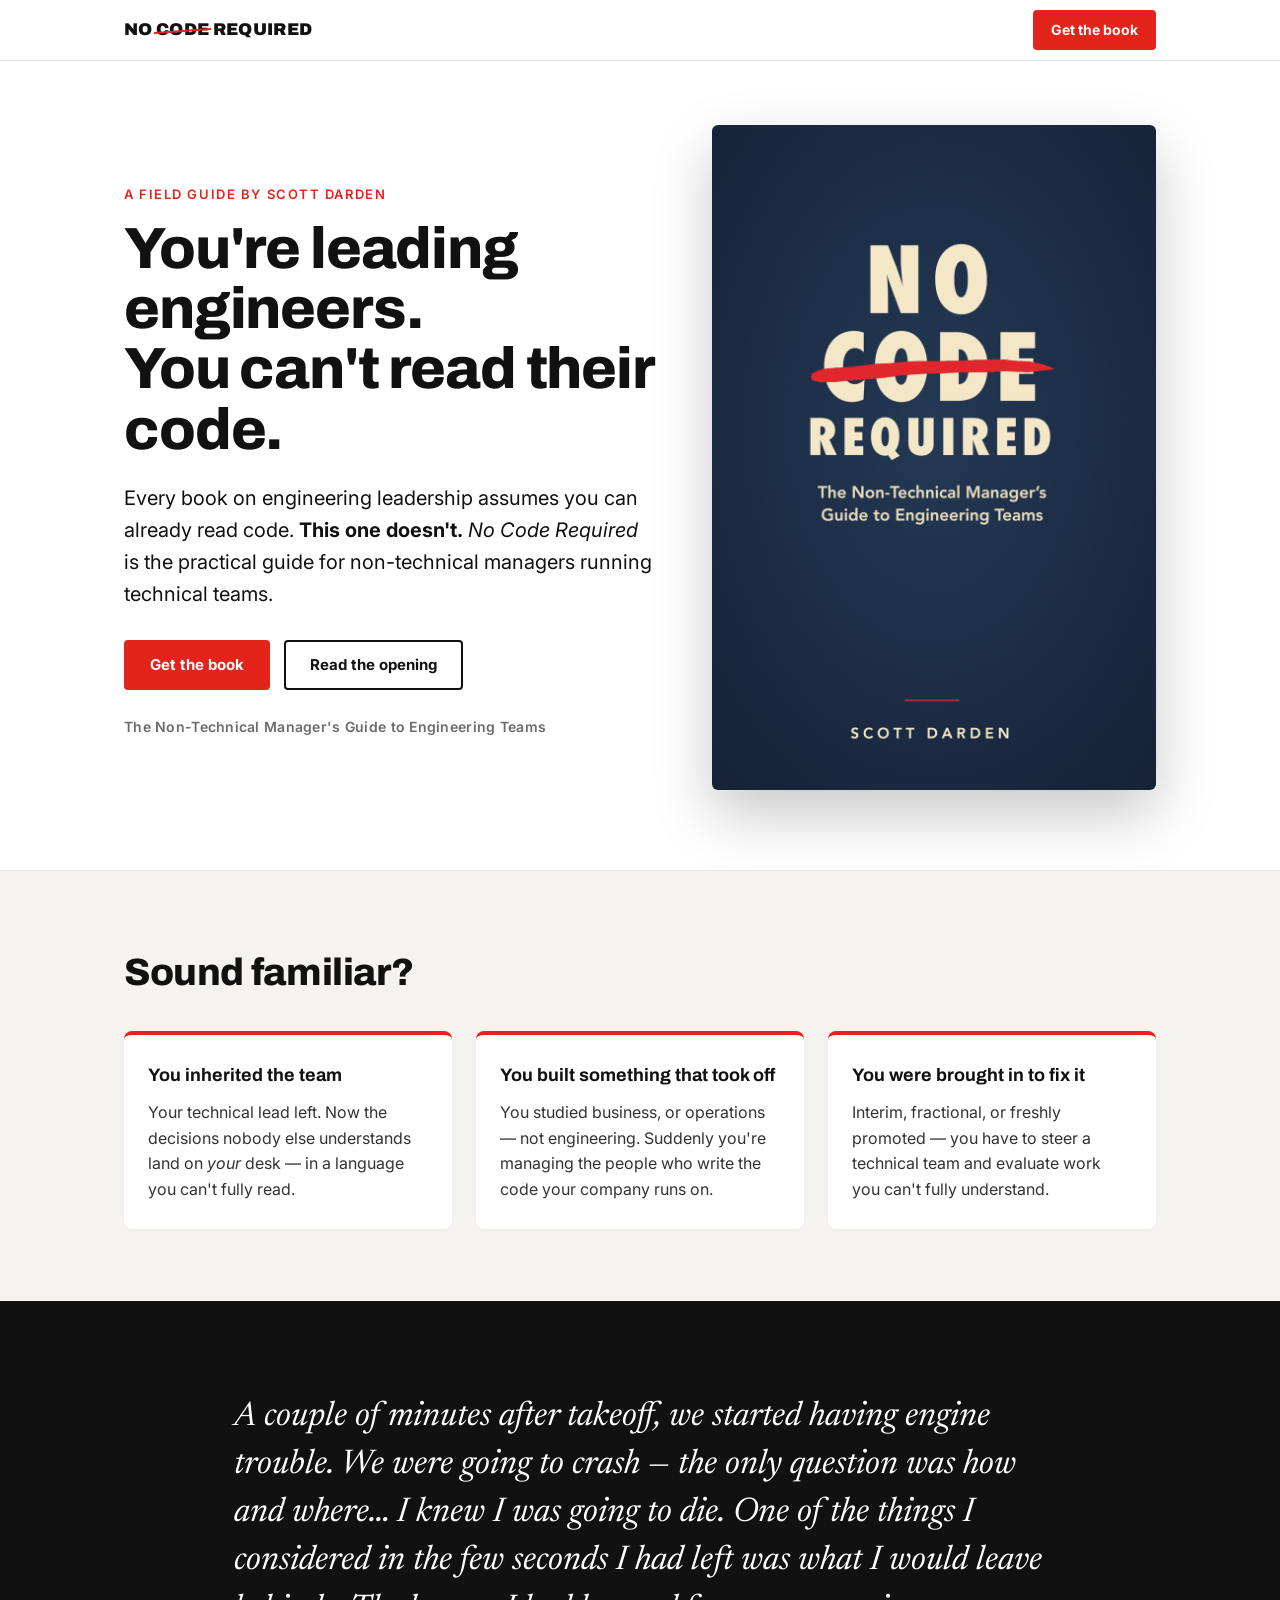
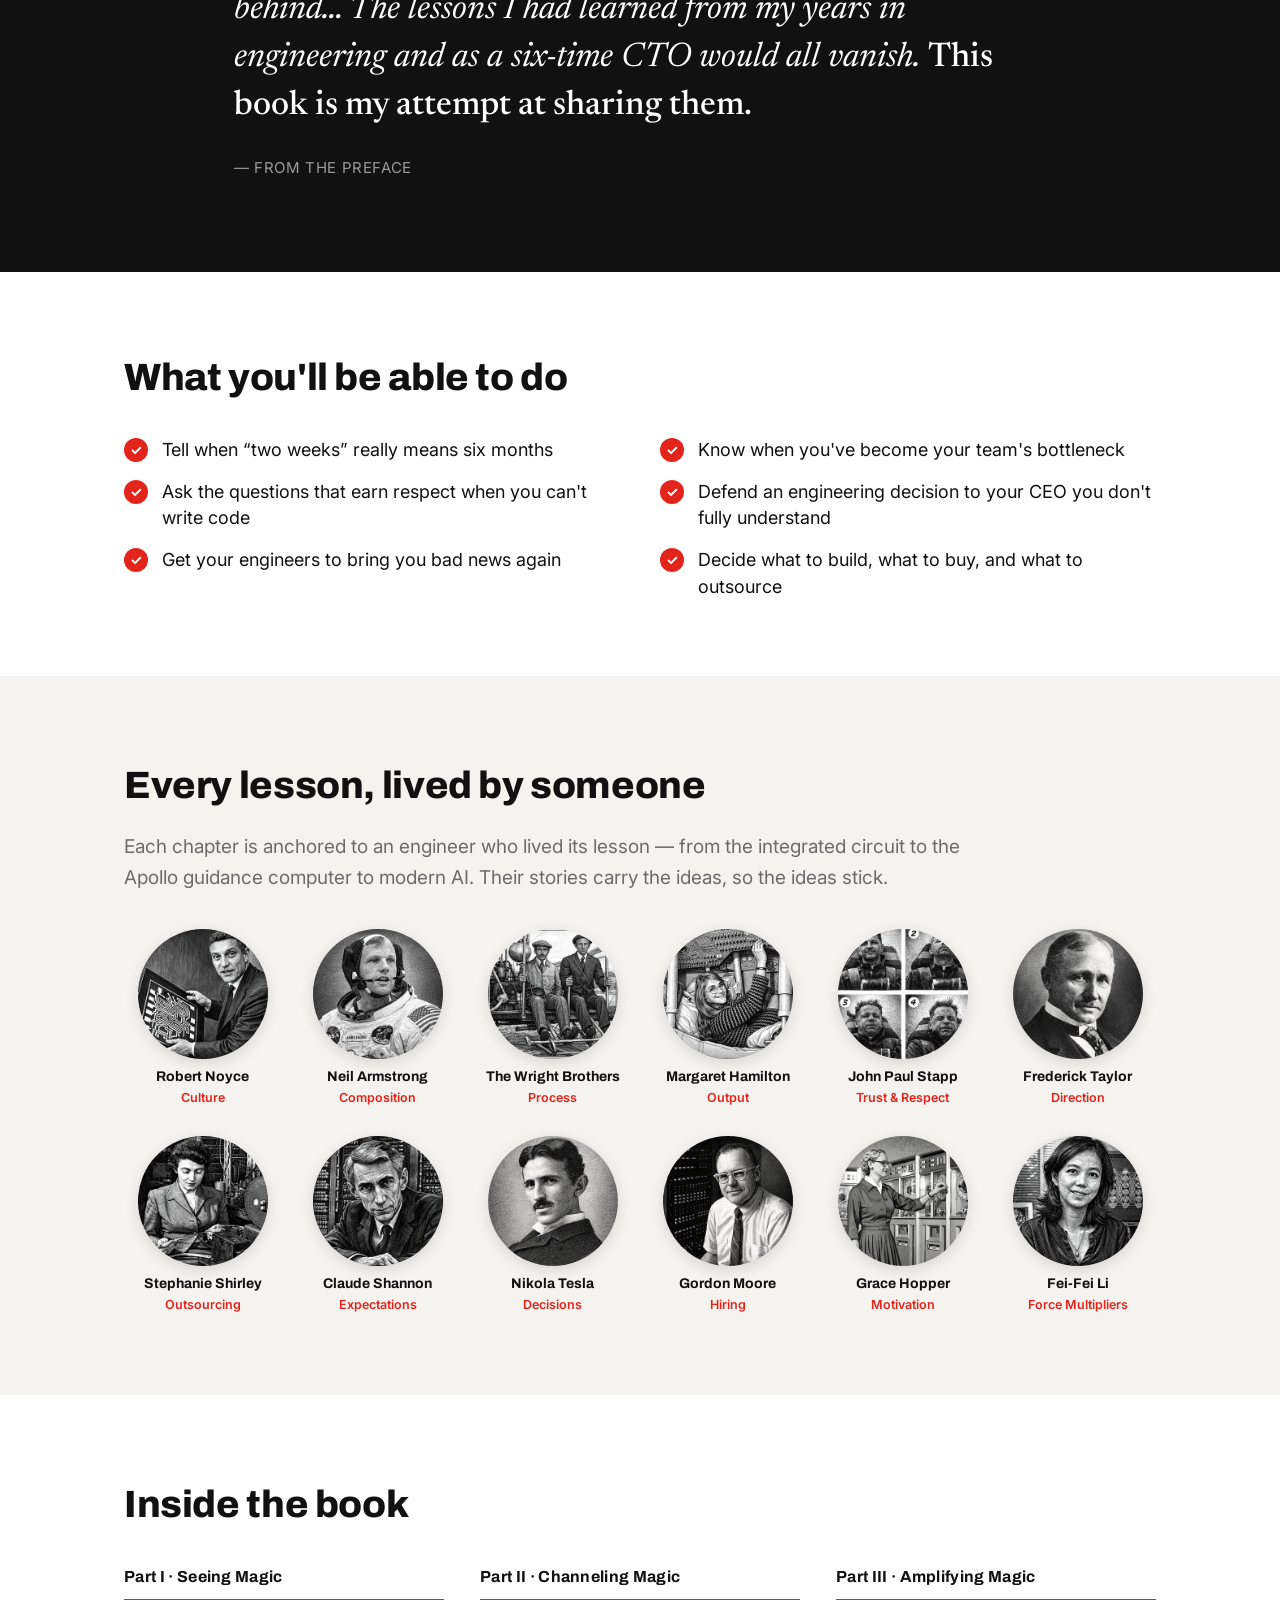
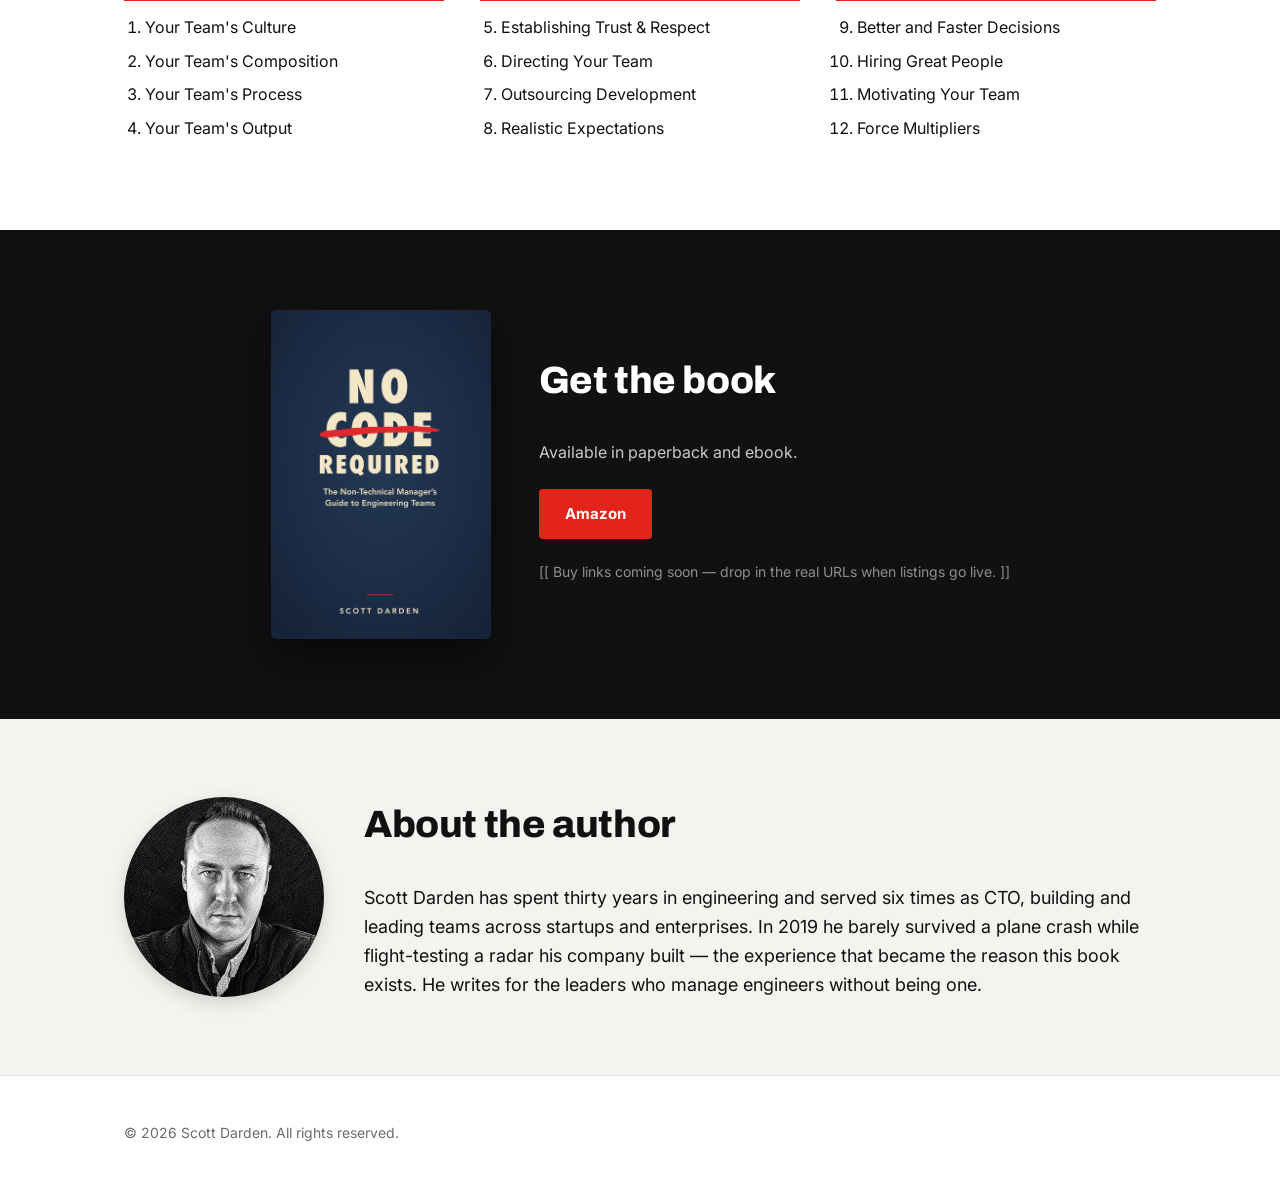
==== index.html @ 32e30dbd "Redesign landing page for visual variety and depth - Sticky header (compact wordmark + persistent CT" ====
<!DOCTYPE html>
<html lang="en">
<head>
  <meta charset="utf-8">
  <meta name="viewport" content="width=device-width, initial-scale=1">
  <title>No Code Required — The Non-Technical Manager's Guide to Engineering Teams</title>
  <meta name="description" content="No Code Required is the field guide for non-technical leaders running technical teams. Earn your engineers' respect, make better technical decisions without pretending to be technical, and build a team that ships. By Scott Darden.">

  <meta property="og:type" content="book">
  <meta property="og:title" content="No Code Required — The Non-Technical Manager's Guide to Engineering Teams">
  <meta property="og:description" content="A practical guide for non-technical leaders running technical teams. By Scott Darden.">
  <meta property="og:image" content="https://nocoderequired.dev/assets/cover.png">
  <meta property="og:url" content="https://nocoderequired.dev/">
  <meta name="twitter:card" content="summary_large_image">

  <link rel="icon" href="favicon.svg" type="image/svg+xml">
  <link rel="icon" href="favicon.png" sizes="48x48" type="image/png">
  <link rel="apple-touch-icon" href="apple-touch-icon.png">

  <link rel="preconnect" href="https://fonts.googleapis.com">
  <link rel="preconnect" href="https://fonts.gstatic.com" crossorigin>
  <link href="https://fonts.googleapis.com/css2?family=Archivo:wght@500;600;700;800;900&family=Inter:wght@400;500;600&family=Newsreader:ital,wght@0,400;0,500;1,400&display=swap" rel="stylesheet">
  <link rel="stylesheet" href="styles.css">
</head>
<body>

  <!-- Sticky header: compact wordmark (brand) + persistent CTA -->
  <header class="topbar">
    <div class="wrap topbar-in">
      <a class="brand" href="#top" aria-label="No Code Required — home">
        NO <span class="brand-code">CODE</span> REQUIRED
      </a>
      <a class="btn btn-primary btn-sm" href="#buy">Get the book</a>
    </div>
  </header>

  <a id="top"></a>

  <!-- HERO -->
  <section class="hero">
    <div class="wrap hero-grid">
      <div class="hero-copy">
        <p class="eyebrow">A field guide by Scott Darden</p>
        <h1 class="hero-h1">You're leading engineers.<br class="hero-br">You can't read their code.</h1>
        <p class="hero-sub">
          Every book on engineering leadership assumes you can already read code.
          <strong>This one doesn't.</strong> <em>No Code Required</em> is the practical
          guide for non-technical managers running technical teams.
        </p>
        <div class="cta-row">
          <a class="btn btn-primary" href="#buy">Get the book</a>
          <a class="btn btn-ghost" href="#excerpt">Read the opening</a>
        </div>
        <p class="hero-meta">The Non-Technical Manager's Guide to Engineering Teams</p>
      </div>
      <div class="hero-cover">
        <img src="assets/cover.png" alt="Cover of No Code Required by Scott Darden" width="450" height="675">
      </div>
    </div>
  </section>

  <!-- WHO THIS IS FOR -->
  <section class="who">
    <div class="wrap">
      <h2 class="section-h2">Sound familiar?</h2>
      <div class="persona-grid">
        <article class="persona">
          <span class="persona-tag">You inherited the team</span>
          <p>Your technical lead left. Now the decisions nobody else understands land on <em>your</em> desk — in a language you can't fully read.</p>
        </article>
        <article class="persona">
          <span class="persona-tag">You built something that took off</span>
          <p>You studied business, or operations — not engineering. Suddenly you're managing the people who write the code your company runs on.</p>
        </article>
        <article class="persona">
          <span class="persona-tag">You were brought in to fix it</span>
          <p>Interim, fractional, or freshly promoted — you have to steer a technical team and evaluate work you can't fully understand.</p>
        </article>
      </div>
    </div>
  </section>

  <!-- EXCERPT — big typographic moment, dark band -->
  <section id="excerpt" class="excerpt">
    <div class="wrap excerpt-in">
      <blockquote>
        <p>A couple of minutes after takeoff, we started having engine trouble. We
        were going to crash &mdash; the only question was how and where&hellip;
        I knew I was going to die. One of the things I considered in the few seconds
        I had left was what I would leave behind&hellip; The lessons I had learned
        from my years in engineering and as a six-time CTO would all vanish.
        <span class="q-end">This book is my attempt at sharing them.</span></p>
      </blockquote>
      <cite>&mdash; From the Preface</cite>
    </div>
  </section>

  <!-- WHAT YOU'LL LEARN -->
  <section class="learn">
    <div class="wrap">
      <h2 class="section-h2">What you'll be able to do</h2>
      <ul class="learn-list">
        <li>Tell when &ldquo;two weeks&rdquo; really means six months</li>
        <li>Know when you've become your team's bottleneck</li>
        <li>Ask the questions that earn respect when you can't write code</li>
        <li>Defend an engineering decision to your CEO you don't fully understand</li>
        <li>Get your engineers to bring you bad news again</li>
        <li>Decide what to build, what to buy, and what to outsource</li>
      </ul>
    </div>
  </section>

  <!-- THE ENGINEERS — the differentiator -->
  <section class="engineers">
    <div class="wrap">
      <h2 class="section-h2">Every lesson, lived by someone</h2>
      <p class="section-lede">
        Each chapter is anchored to an engineer who lived its lesson &mdash; from the
        integrated circuit to the Apollo guidance computer to modern AI. Their stories
        carry the ideas, so the ideas stick.
      </p>
      <ul class="eng-grid">
        <li><img loading="lazy" src="assets/engineers/noyce.png" alt="Robert Noyce" width="160" height="160"><span class="eng-name">Robert Noyce</span><span class="eng-theme">Culture</span></li>
        <li><img loading="lazy" src="assets/engineers/armstrong.png" alt="Neil Armstrong" width="160" height="160"><span class="eng-name">Neil Armstrong</span><span class="eng-theme">Composition</span></li>
        <li><img loading="lazy" src="assets/engineers/wright.png" alt="The Wright Brothers" width="160" height="160"><span class="eng-name">The Wright Brothers</span><span class="eng-theme">Process</span></li>
        <li><img loading="lazy" src="assets/engineers/hamilton.png" alt="Margaret Hamilton" width="160" height="160"><span class="eng-name">Margaret Hamilton</span><span class="eng-theme">Output</span></li>
        <li><img loading="lazy" src="assets/engineers/stapp.png" alt="John Paul Stapp" width="160" height="160"><span class="eng-name">John Paul Stapp</span><span class="eng-theme">Trust &amp; Respect</span></li>
        <li><img loading="lazy" src="assets/engineers/taylor.png" alt="Frederick Taylor" width="160" height="160"><span class="eng-name">Frederick Taylor</span><span class="eng-theme">Direction</span></li>
        <li><img loading="lazy" src="assets/engineers/shirley.png" alt="Dame Stephanie Shirley" width="160" height="160"><span class="eng-name">Stephanie Shirley</span><span class="eng-theme">Outsourcing</span></li>
        <li><img loading="lazy" src="assets/engineers/shannon.png" alt="Claude Shannon" width="160" height="160"><span class="eng-name">Claude Shannon</span><span class="eng-theme">Expectations</span></li>
        <li><img loading="lazy" src="assets/engineers/tesla.png" alt="Nikola Tesla" width="160" height="160"><span class="eng-name">Nikola Tesla</span><span class="eng-theme">Decisions</span></li>
        <li><img loading="lazy" src="assets/engineers/moore.png" alt="Gordon Moore" width="160" height="160"><span class="eng-name">Gordon Moore</span><span class="eng-theme">Hiring</span></li>
        <li><img loading="lazy" src="assets/engineers/hopper.png" alt="Grace Hopper" width="160" height="160"><span class="eng-name">Grace Hopper</span><span class="eng-theme">Motivation</span></li>
        <li><img loading="lazy" src="assets/engineers/fei-fei-li.png" alt="Fei-Fei Li" width="160" height="160"><span class="eng-name">Fei-Fei Li</span><span class="eng-theme">Force Multipliers</span></li>
      </ul>
    </div>
  </section>

  <!-- TABLE OF CONTENTS -->
  <section class="toc">
    <div class="wrap">
      <h2 class="section-h2">Inside the book</h2>
      <div class="toc-grid">
        <div class="toc-part">
          <h3>Part I &middot; Seeing Magic</h3>
          <ol>
            <li>Your Team's Culture</li>
            <li>Your Team's Composition</li>
            <li>Your Team's Process</li>
            <li>Your Team's Output</li>
          </ol>
        </div>
        <div class="toc-part">
          <h3>Part II &middot; Channeling Magic</h3>
          <ol start="5">
            <li>Establishing Trust &amp; Respect</li>
            <li>Directing Your Team</li>
            <li>Outsourcing Development</li>
            <li>Realistic Expectations</li>
          </ol>
        </div>
        <div class="toc-part">
          <h3>Part III &middot; Amplifying Magic</h3>
          <ol start="9">
            <li>Better and Faster Decisions</li>
            <li>Hiring Great People</li>
            <li>Motivating Your Team</li>
            <li>Force Multipliers</li>
          </ol>
        </div>
      </div>
    </div>
  </section>

  <!-- BUY -->
  <section id="buy" class="buy">
    <div class="wrap buy-in">
      <img class="buy-cover" src="assets/cover.png" alt="No Code Required" width="220" height="330">
      <div class="buy-copy">
        <h2 class="section-h2">Get the book</h2>
        <p class="buy-sub">Available in paperback and ebook.</p>
        <div class="cta-row">
          <a class="btn btn-primary" href="#" rel="noopener">Amazon</a>
          <a class="btn btn-ghost" href="#" rel="noopener">Apple Books</a>
        </div>
        <p class="note">[[ Buy links coming soon — drop in the real URLs when listings go live. ]]</p>
      </div>
    </div>
  </section>

  <!-- AUTHOR -->
  <section class="author">
    <div class="wrap author-grid">
      <img class="author-photo" src="assets/author.png" alt="Scott Darden" width="200" height="200">
      <div>
        <h2 class="section-h2">About the author</h2>
        <p>
          Scott Darden has spent thirty years in engineering and served six times as
          CTO, building and leading teams across startups and enterprises. In 2019 he
          barely survived a plane crash while flight-testing a radar his company built
          &mdash; the experience that became the reason this book exists. He writes for
          the leaders who manage engineers without being one.
        </p>
      </div>
    </div>
  </section>

  <footer class="site-footer">
    <div class="wrap">
      <p>&copy; 2026 Scott Darden. All rights reserved.</p>
    </div>
  </footer>

</body>
</html>
---- styles.css ----
:root {
  --ink: #111111;
  --paper: #ffffff;
  --tint: #f5f3ef;     /* warm off-white band */
  --red: #e3241b;
  --gray: #6b6b6b;
  --line: #e6e6e6;
  --max: 1080px;
}

* { box-sizing: border-box; }
html { scroll-behavior: smooth; scroll-padding-top: 64px; }

body {
  margin: 0;
  font-family: "Inter", system-ui, -apple-system, Segoe UI, Roboto, sans-serif;
  color: var(--ink);
  background: var(--paper);
  line-height: 1.6;
  -webkit-font-smoothing: antialiased;
  overflow-x: hidden;
}

.wrap { max-width: var(--max); margin: 0 auto; padding: 0 24px; }

/* ---------- Shared headings ---------- */
.section-h2 {
  font-family: "Archivo", sans-serif;
  font-weight: 800;
  font-size: clamp(26px, 3.6vw, 38px);
  letter-spacing: -0.01em;
  margin: 0 0 28px;
}
.section-lede {
  font-size: 19px;
  color: var(--gray);
  max-width: 46em;
  margin: -12px 0 36px;
}

/* ---------- Buttons ---------- */
.cta-row { display: flex; gap: 14px; flex-wrap: wrap; }
.btn {
  display: inline-block;
  padding: 13px 26px;
  border-radius: 4px;
  font-weight: 700;
  text-decoration: none;
  font-size: 15px;
  transition: transform .06s ease, background .15s ease, color .15s ease;
}
.btn:active { transform: translateY(1px); }
.btn-sm { padding: 9px 18px; font-size: 14px; }
.btn-primary { background: var(--red); color: #fff; }
.btn-primary:hover { background: #c41d15; }
.btn-ghost { background: transparent; color: var(--ink); border: 2px solid var(--ink); padding: 11px 24px; }
.btn-ghost.btn-sm { padding: 7px 16px; }
.btn-ghost:hover { background: var(--ink); color: #fff; }

/* ---------- Sticky topbar ---------- */
.topbar {
  position: sticky; top: 0; z-index: 50;
  background: rgba(255,255,255,.92);
  backdrop-filter: blur(8px);
  border-bottom: 1px solid var(--line);
}
.topbar-in { display: flex; align-items: center; justify-content: space-between; height: 60px; }
.brand {
  font-family: "Archivo", sans-serif;
  font-weight: 900;
  letter-spacing: .02em;
  font-size: 17px;
  color: var(--ink);
  text-decoration: none;
  white-space: nowrap;
}
.brand-code { position: relative; }
.brand-code::after {
  content: ""; position: absolute; left: -3%; right: -3%; top: 52%;
  height: 2px; background: var(--red); transform: rotate(-4deg);
}

/* ---------- Hero ---------- */
.hero { padding: 64px 0 72px; border-bottom: 1px solid var(--line); }
.hero-grid { display: grid; grid-template-columns: 1.2fr 1fr; gap: 56px; align-items: center; }
.eyebrow {
  text-transform: uppercase; letter-spacing: .12em; font-size: 13px;
  font-weight: 600; color: var(--red); margin: 0 0 14px;
}
.hero-h1 {
  font-family: "Archivo", sans-serif;
  font-weight: 800;
  font-size: clamp(30px, 5vw, 58px);
  line-height: 1.04;
  letter-spacing: -0.02em;
  margin: 0 0 22px;
  overflow-wrap: break-word;
}
.hero-sub { font-size: 20px; max-width: 32em; margin: 0 0 30px; }
.hero-meta {
  margin: 26px 0 0; font-size: 14px; color: var(--gray);
  font-weight: 600; letter-spacing: .02em;
}
.hero-cover img {
  width: 100%; height: auto; border-radius: 6px;
  box-shadow: 0 24px 60px rgba(0,0,0,.22);
}

/* ---------- Who (tint band) ---------- */
.who { background: var(--tint); padding: 72px 0; }
.persona-grid { display: grid; grid-template-columns: repeat(3, 1fr); gap: 24px; }
.persona {
  background: #fff; border-radius: 8px; padding: 26px 24px;
  border-top: 4px solid var(--red);
  box-shadow: 0 1px 3px rgba(0,0,0,.05);
}
.persona-tag {
  display: block; font-family: "Archivo", sans-serif; font-weight: 700;
  font-size: 18px; margin-bottom: 10px;
}
.persona p { margin: 0; color: #333; }

/* ---------- Excerpt (dark full-bleed) ---------- */
.excerpt { background: var(--ink); color: #fff; padding: 92px 0; }
.excerpt-in { max-width: 860px; }
.excerpt blockquote { margin: 0; }
.excerpt blockquote p {
  font-family: "Newsreader", Georgia, serif;
  font-style: italic;
  font-size: clamp(23px, 3.2vw, 34px);
  line-height: 1.42;
  margin: 0;
}
.excerpt .q-end { color: #fff; font-style: normal; font-weight: 500; }
.excerpt cite {
  display: block; margin-top: 26px; font-style: normal;
  color: #9a9a9a; font-size: 15px; letter-spacing: .04em; text-transform: uppercase;
}

/* ---------- Learn ---------- */
.learn { padding: 76px 0; }
.learn-list {
  list-style: none; margin: 0; padding: 0;
  display: grid; grid-template-columns: 1fr 1fr; gap: 16px 40px;
}
.learn-list li {
  position: relative; padding-left: 38px; font-size: 18px; line-height: 1.45;
}
.learn-list li::before {
  content: ""; position: absolute; left: 0; top: 1px;
  width: 24px; height: 24px; border-radius: 50%; background: var(--red);
}
.learn-list li::after {
  content: "✓"; position: absolute; left: 0; top: 1px;
  width: 24px; height: 24px; line-height: 24px; text-align: center;
  color: #fff; font-size: 14px; font-weight: 700;
}

/* ---------- Engineers (tint band) ---------- */
.engineers { background: var(--tint); padding: 80px 0; }
.eng-grid {
  list-style: none; margin: 0; padding: 0;
  display: grid; grid-template-columns: repeat(6, 1fr); gap: 28px 18px;
}
.eng-grid li { text-align: center; }
.eng-grid img {
  width: 100%; max-width: 130px; height: auto; aspect-ratio: 1;
  border-radius: 50%; object-fit: cover;
  background: #ddd; display: block; margin: 0 auto 10px;
  box-shadow: 0 4px 14px rgba(0,0,0,.12);
}
.eng-name {
  display: block; font-family: "Archivo", sans-serif; font-weight: 700;
  font-size: 14px; line-height: 1.2;
}
.eng-theme { display: block; font-size: 12.5px; color: var(--red); font-weight: 600; margin-top: 2px; }

/* ---------- Table of contents ---------- */
.toc { padding: 80px 0; }
.toc-grid { display: grid; grid-template-columns: repeat(3, 1fr); gap: 36px; }
.toc-part h3 {
  font-family: "Archivo", sans-serif; font-size: 16px; letter-spacing: .02em;
  margin: 0 0 14px; padding-bottom: 10px; border-bottom: 2px solid var(--red);
}
.toc-part ol { margin: 0; padding-left: 1.3em; }
.toc-part li { margin: 8px 0; font-size: 16px; }

/* ---------- Buy (dark) ---------- */
.buy { background: var(--ink); color: #fff; padding: 80px 0; }
.buy .section-h2 { color: #fff; }
.buy-in { display: flex; align-items: center; gap: 48px; justify-content: center; }
.buy-cover {
  width: 220px; height: auto; border-radius: 5px; flex-shrink: 0;
  box-shadow: 0 18px 44px rgba(0,0,0,.5);
}
.buy-sub { color: #c9c9c9; margin: 0 0 24px; }
.note { margin-top: 22px; color: #8f8f8f; font-size: 14px; }

/* ---------- Author (tint) ---------- */
.author { background: var(--tint); padding: 76px 0; }
.author-grid { display: grid; grid-template-columns: 200px 1fr; gap: 40px; align-items: center; }
.author-photo {
  width: 200px; height: 200px; object-fit: cover; border-radius: 50%;
  filter: grayscale(100%); box-shadow: 0 6px 18px rgba(0,0,0,.15);
}
.author p { font-size: 18px; margin: 0; }

/* ---------- Footer ---------- */
.site-footer { padding: 32px 0; color: var(--gray); font-size: 14px; border-top: 1px solid var(--line); }

/* ---------- Responsive ---------- */
@media (max-width: 900px) {
  .eng-grid { grid-template-columns: repeat(4, 1fr); }
}
@media (max-width: 820px) {
  .hero-br { display: none; }
  .hero-grid { grid-template-columns: 1fr; gap: 36px; }
  .hero-cover { max-width: 280px; order: -1; }
  .persona-grid { grid-template-columns: 1fr; }
  .learn-list { grid-template-columns: 1fr; }
  .toc-grid { grid-template-columns: 1fr; gap: 28px; }
  .buy-in { flex-direction: column; text-align: center; gap: 28px; }
  .buy-in .cta-row { justify-content: center; }
  .author-grid { grid-template-columns: 1fr; text-align: center; }
  .author-photo { margin: 0 auto; }
}
@media (max-width: 520px) {
  .eng-grid { grid-template-columns: repeat(3, 1fr); gap: 22px 12px; }
  .brand { font-size: 14px; }
}
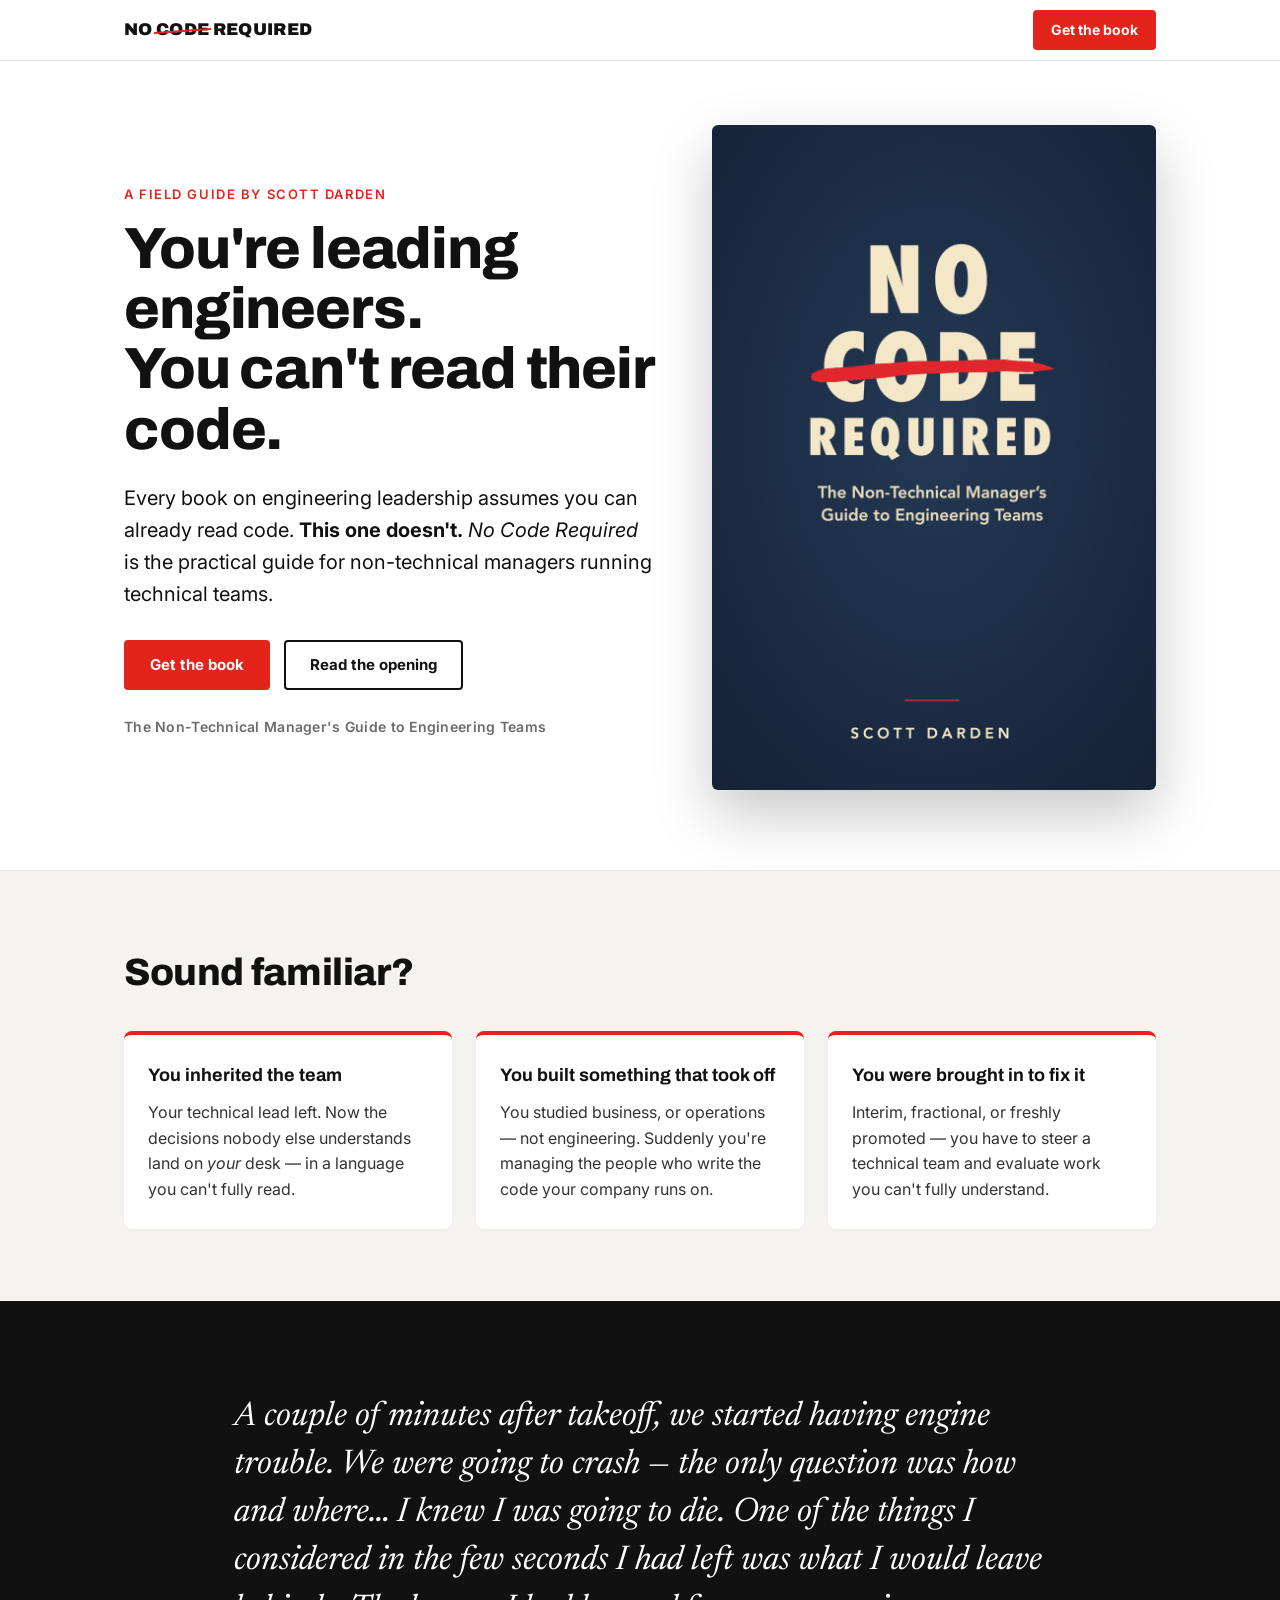
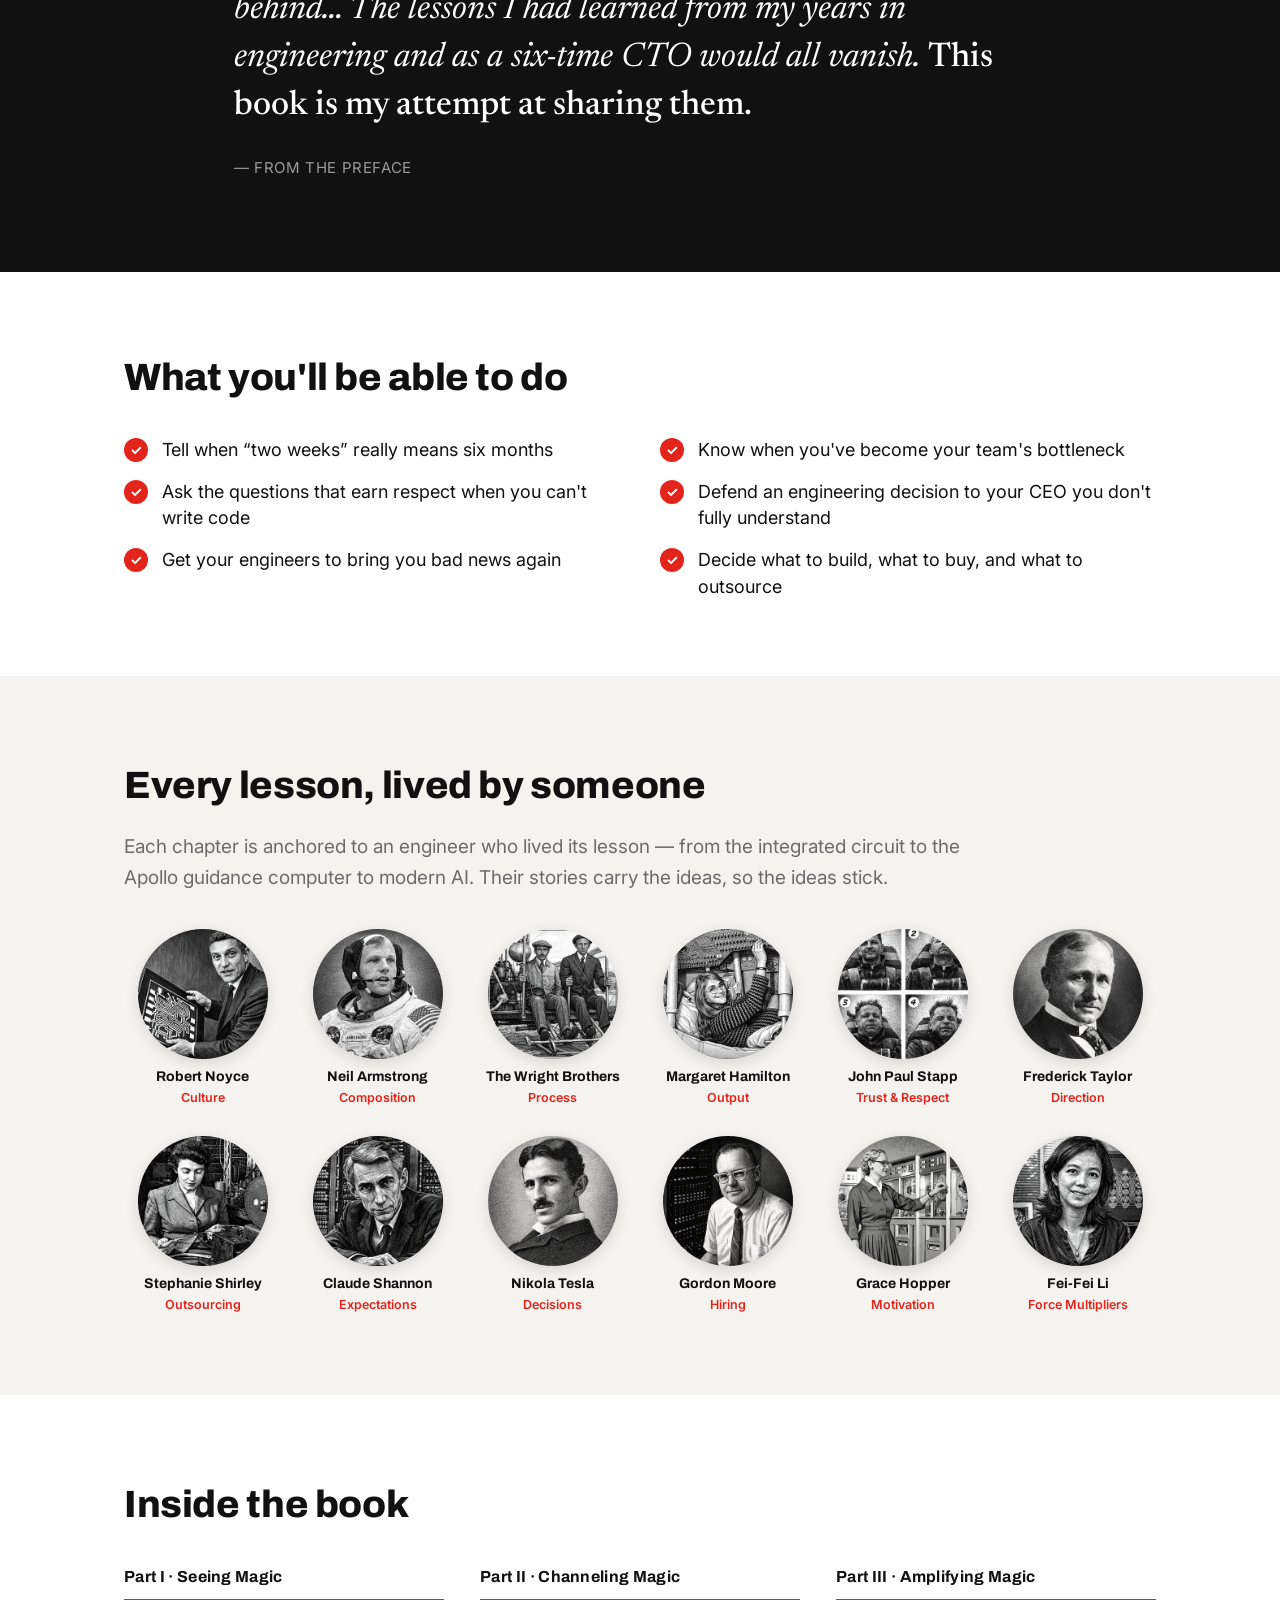
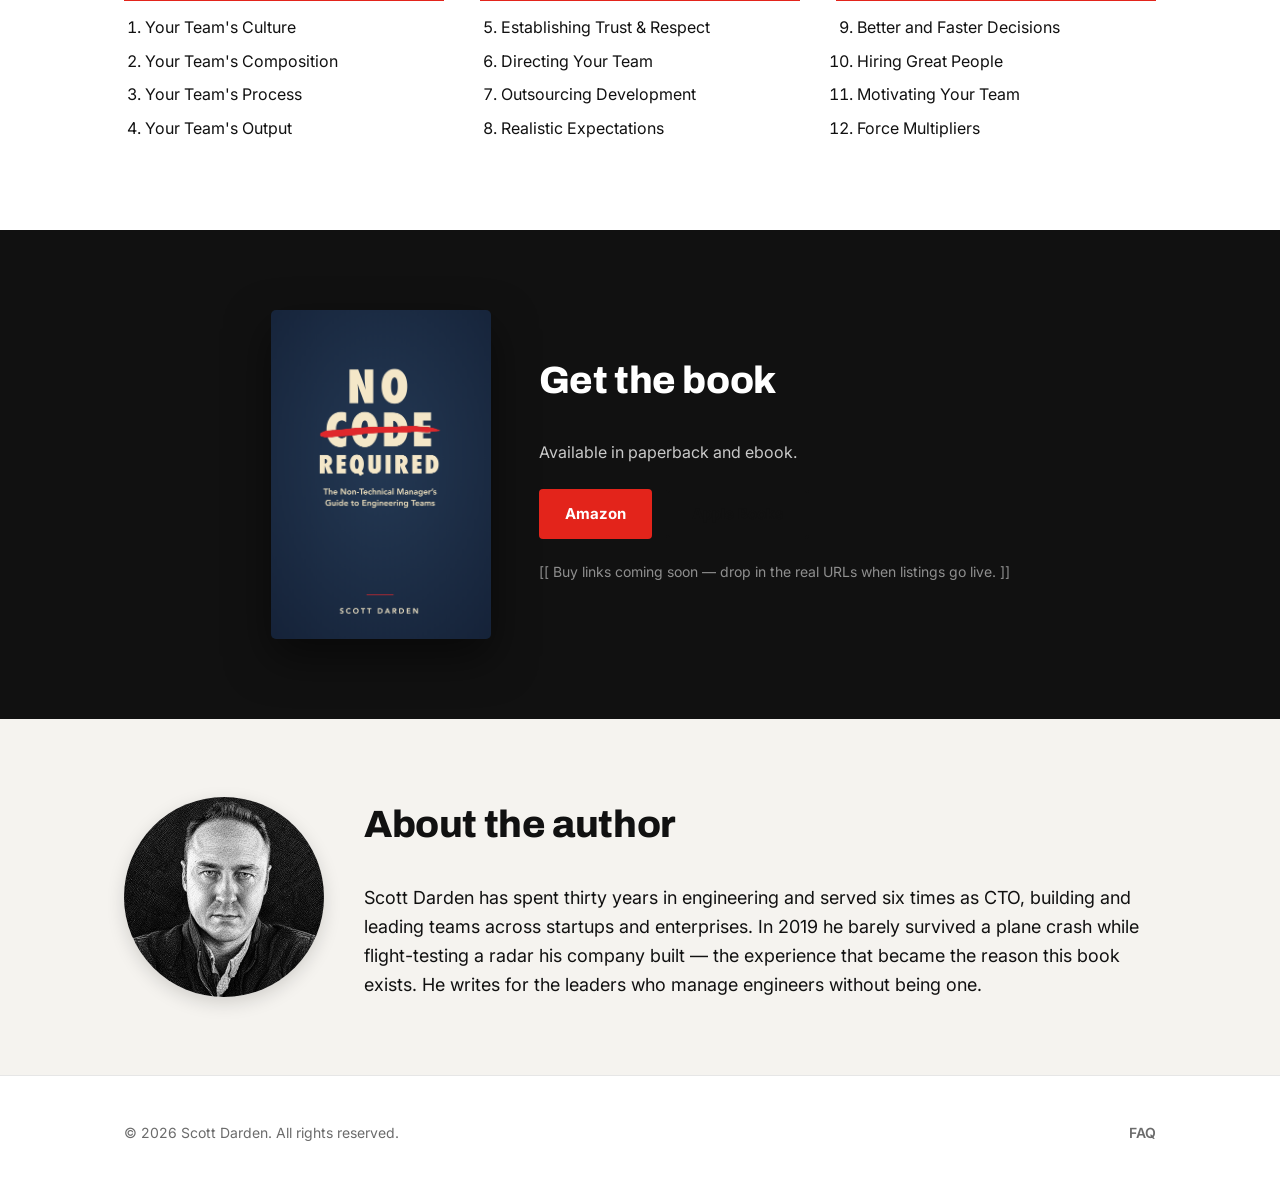
==== commit 9284ce8d: "GEO/AEO Layer 1: machine-readable entity - JSON-LD @graph on home: WebSite + Book + Person + Organiz" ====
--- a/index.html
+++ b/index.html
@@ -13,6 +13,8 @@
   <meta property="og:url" content="https://nocoderequired.dev/">
   <meta name="twitter:card" content="summary_large_image">
 
+  <link rel="canonical" href="https://nocoderequired.dev/">
+
   <link rel="icon" href="favicon.svg" type="image/svg+xml">
   <link rel="icon" href="favicon.png" sizes="48x48" type="image/png">
   <link rel="apple-touch-icon" href="apple-touch-icon.png">
@@ -21,6 +23,82 @@
   <link rel="preconnect" href="https://fonts.gstatic.com" crossorigin>
   <link href="https://fonts.googleapis.com/css2?family=Archivo:wght@500;600;700;800;900&family=Inter:wght@400;500;600&family=Newsreader:ital,wght@0,400;0,500;1,400&display=swap" rel="stylesheet">
   <link rel="stylesheet" href="styles.css">
+
+  <script type="application/ld+json">
+  {
+    "@context": "https://schema.org",
+    "@graph": [
+      {
+        "@type": "WebSite",
+        "@id": "https://nocoderequired.dev/#website",
+        "url": "https://nocoderequired.dev/",
+        "name": "No Code Required",
+        "inLanguage": "en-US",
+        "about": { "@id": "https://nocoderequired.dev/#book" },
+        "publisher": { "@id": "https://nocoderequired.dev/#scott" }
+      },
+      {
+        "@type": "Book",
+        "@id": "https://nocoderequired.dev/#book",
+        "name": "No Code Required",
+        "alternateName": "No Code Required: The Non-Technical Manager's Guide to Engineering Teams",
+        "url": "https://nocoderequired.dev/",
+        "image": "https://nocoderequired.dev/assets/cover.png",
+        "author": { "@id": "https://nocoderequired.dev/#scott" },
+        "publisher": { "@id": "https://nocoderequired.dev/#publisher" },
+        "inLanguage": "en-US",
+        "datePublished": "2026",
+        "genre": ["Business", "Technology Management", "Leadership"],
+        "about": [
+          "Engineering management",
+          "Technology leadership for non-technical managers",
+          "Managing software developers",
+          "CTO leadership"
+        ],
+        "audience": {
+          "@type": "Audience",
+          "audienceType": "Non-technical managers and executives leading software engineering teams"
+        },
+        "abstract": "No Code Required is the field guide for non-technical managers running technical teams — how to earn engineers' respect and make sound technical decisions without being technical — by six-time CTO Scott Darden.",
+        "description": "No Code Required is the field guide for non-technical managers running technical teams — how to earn engineers' respect and make sound technical decisions without being technical — by six-time CTO Scott Darden. Drawing on thirty years in engineering and six stints as CTO, it shows non-technical leaders how to evaluate work they can't fully read, direct a team, decide what to build, buy, or outsource, hire well, and ship.",
+        "workExample": [
+          {
+            "@type": "Book",
+            "bookFormat": "https://schema.org/Paperback",
+            "inLanguage": "en-US",
+            "author": { "@id": "https://nocoderequired.dev/#scott" }
+          },
+          {
+            "@type": "Book",
+            "bookFormat": "https://schema.org/EBook",
+            "inLanguage": "en-US",
+            "author": { "@id": "https://nocoderequired.dev/#scott" }
+          }
+        ]
+      },
+      {
+        "@type": "Person",
+        "@id": "https://nocoderequired.dev/#scott",
+        "name": "Scott Darden",
+        "url": "https://nocoderequired.dev/",
+        "jobTitle": "Author; six-time Chief Technology Officer",
+        "description": "Scott Darden has spent thirty years in engineering and served six times as CTO, building and leading teams across startups and enterprises.",
+        "knowsAbout": [
+          "Engineering management",
+          "Technology leadership",
+          "Managing software engineering teams",
+          "Hiring engineers",
+          "CTO leadership"
+        ]
+      },
+      {
+        "@type": "Organization",
+        "@id": "https://nocoderequired.dev/#publisher",
+        "name": "Independently published"
+      }
+    ]
+  }
+  </script>
 </head>
 <body>
 
@@ -206,8 +284,9 @@
   </section>
 
   <footer class="site-footer">
-    <div class="wrap">
+    <div class="wrap footer-in">
       <p>&copy; 2026 Scott Darden. All rights reserved.</p>
+      <nav class="footer-nav"><a href="/faq.html">FAQ</a></nav>
     </div>
   </footer>
 
--- a/styles.css
+++ b/styles.css
@@ -207,6 +207,28 @@
 
 /* ---------- Footer ---------- */
 .site-footer { padding: 32px 0; color: var(--gray); font-size: 14px; border-top: 1px solid var(--line); }
+.footer-in { display: flex; align-items: center; justify-content: space-between; gap: 16px; flex-wrap: wrap; }
+.footer-nav a { color: var(--gray); text-decoration: none; font-weight: 600; }
+.footer-nav a:hover { color: var(--ink); }
+
+/* ---------- FAQ page ---------- */
+.faq-page { padding: 56px 0 72px; }
+.faq-wrap { max-width: 760px; }
+.faq-title {
+  font-family: "Archivo", sans-serif; font-weight: 800;
+  font-size: clamp(30px, 4.4vw, 46px); letter-spacing: -0.01em; margin: 6px 0 18px;
+}
+.faq-intro { font-size: 19px; color: #333; margin: 0 0 40px; }
+.faq-item { padding: 24px 0; border-top: 1px solid var(--line); }
+.faq-item:first-child { border-top: 2px solid var(--red); }
+.faq-item h2 {
+  font-family: "Archivo", sans-serif; font-weight: 700;
+  font-size: 21px; margin: 0 0 10px;
+}
+.faq-item p { margin: 0; font-size: 17px; }
+.faq-back { margin-top: 40px; }
+.faq-back a { color: var(--red); font-weight: 700; text-decoration: none; }
+.faq-back a:hover { text-decoration: underline; }
 
 /* ---------- Responsive ---------- */
 @media (max-width: 900px) {
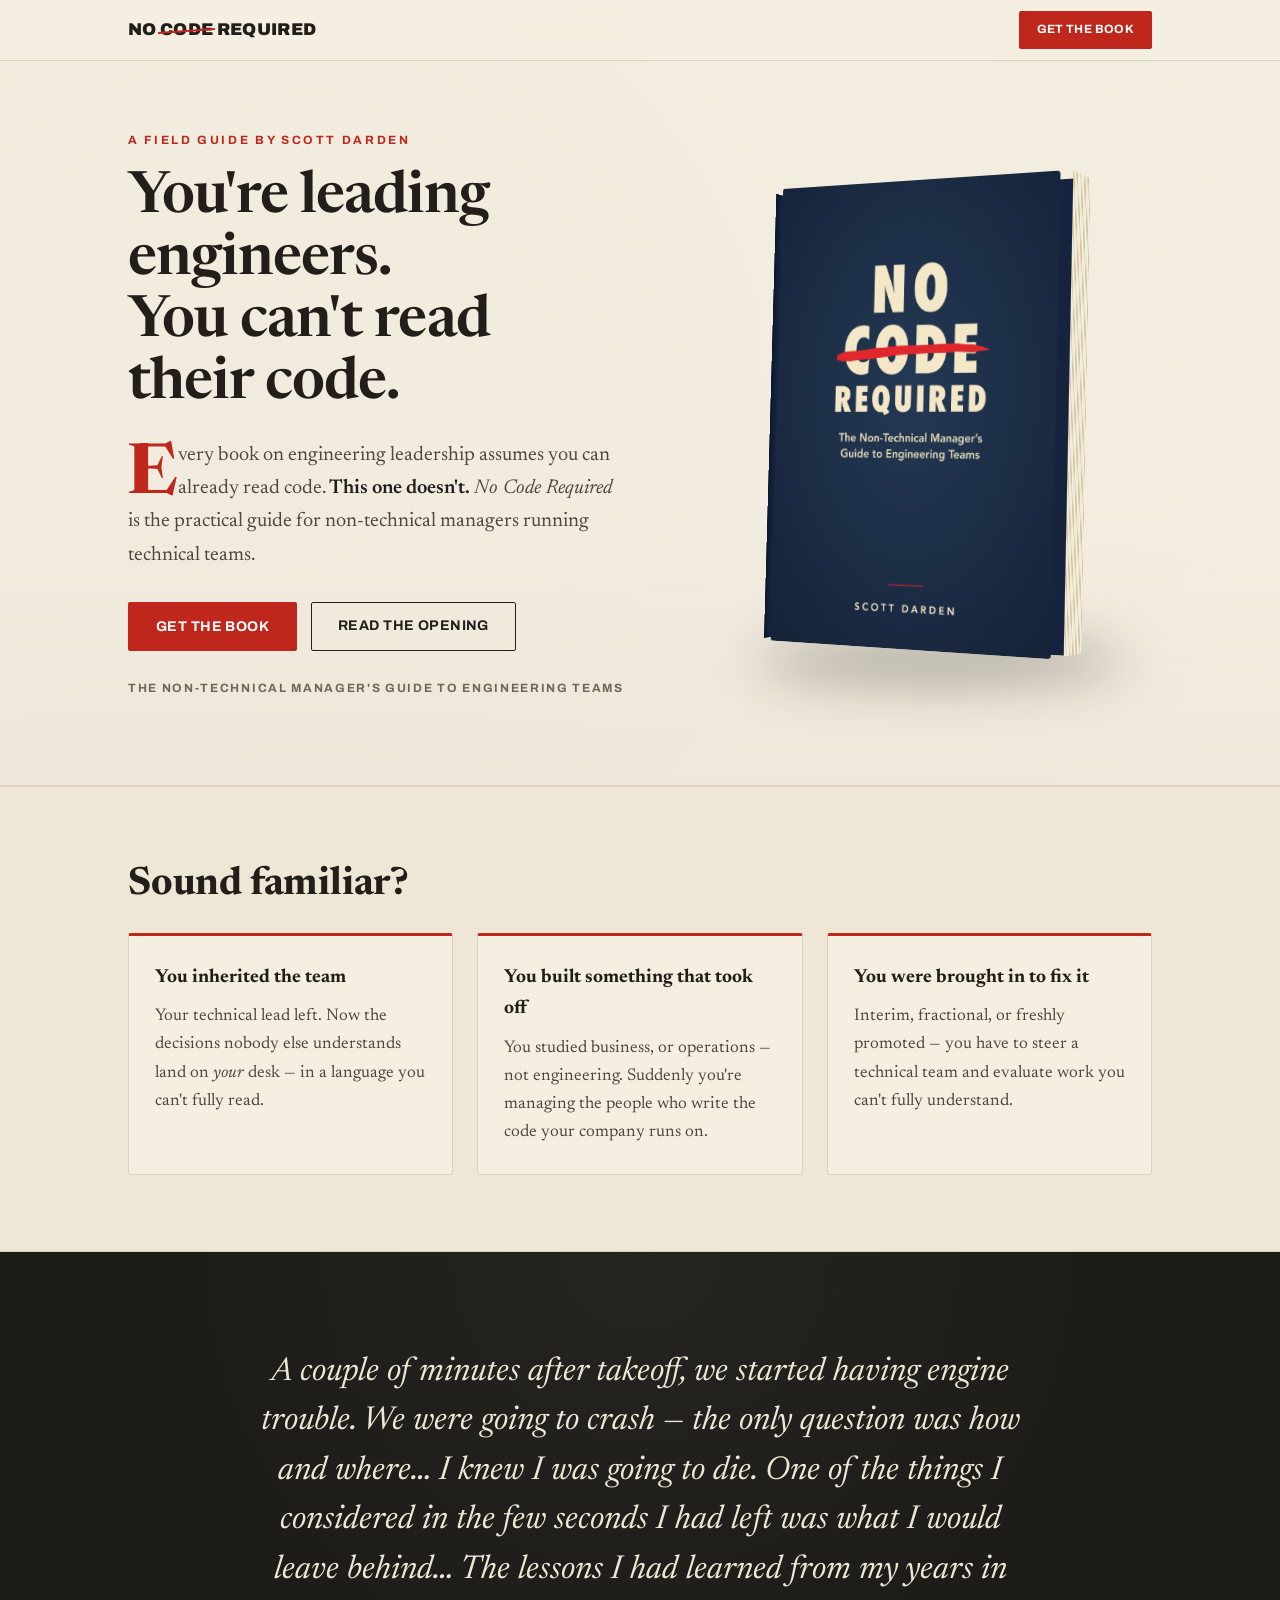
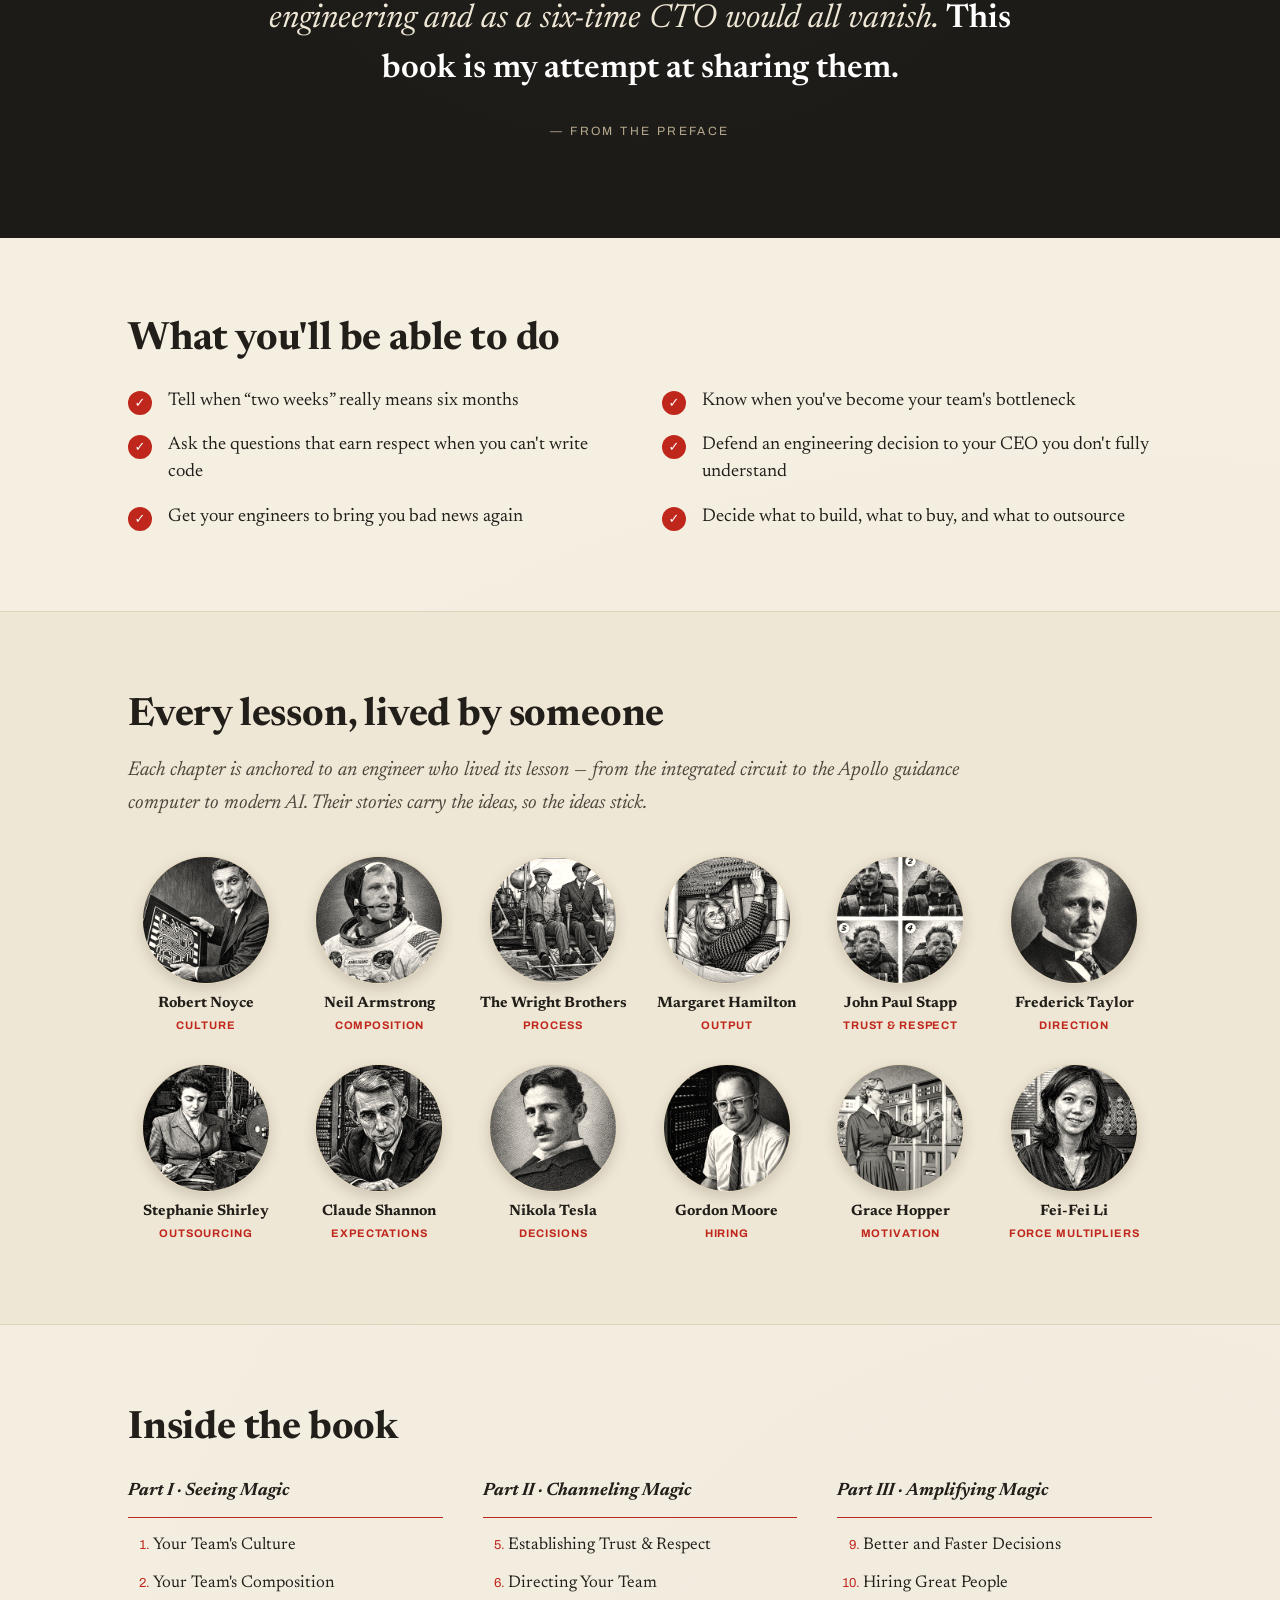
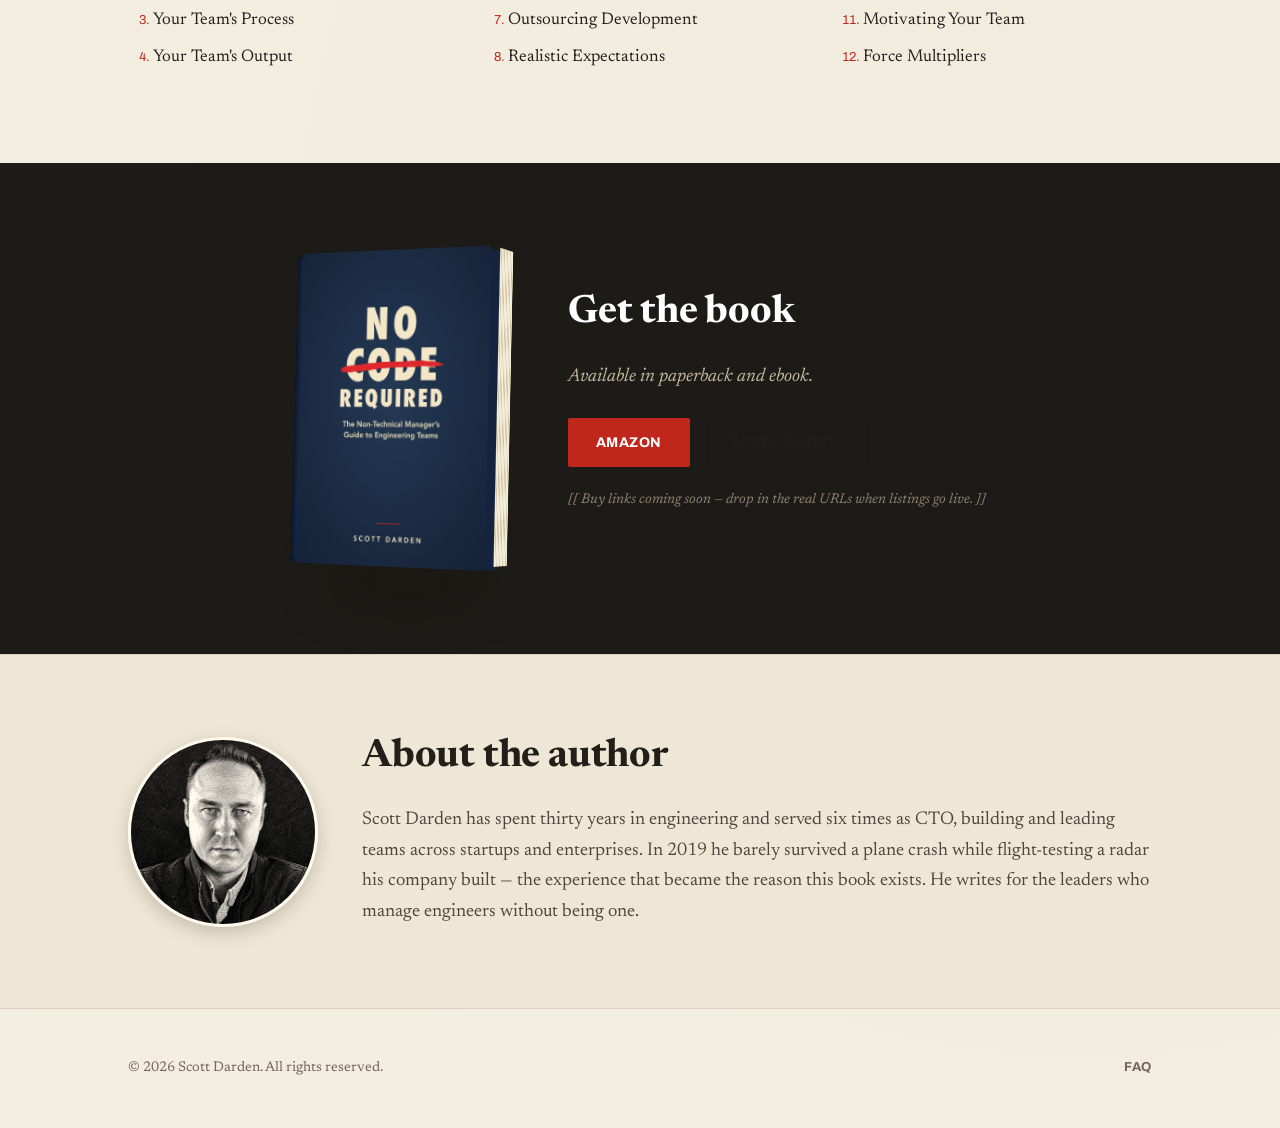
==== commit 9b79decc: "Reskin as a printed book: 3D hardcover + paper/serif aesthetic - Cream paper background, warm-ink se" ====
--- a/index.html
+++ b/index.html
@@ -21,7 +21,7 @@
 
   <link rel="preconnect" href="https://fonts.googleapis.com">
   <link rel="preconnect" href="https://fonts.gstatic.com" crossorigin>
-  <link href="https://fonts.googleapis.com/css2?family=Archivo:wght@500;600;700;800;900&family=Inter:wght@400;500;600&family=Newsreader:ital,wght@0,400;0,500;1,400&display=swap" rel="stylesheet">
+  <link href="https://fonts.googleapis.com/css2?family=Archivo:wght@600;700;800;900&family=Newsreader:ital,opsz,wght@0,18..72,400;0,18..72,500;0,18..72,600;0,18..72,700;1,18..72,400;1,18..72,500&display=swap" rel="stylesheet">
   <link rel="stylesheet" href="styles.css">
 
   <script type="application/ld+json">
@@ -132,7 +132,14 @@
         <p class="hero-meta">The Non-Technical Manager's Guide to Engineering Teams</p>
       </div>
       <div class="hero-cover">
-        <img src="assets/cover.png" alt="Cover of No Code Required by Scott Darden" width="450" height="675">
+        <div class="book-stage">
+          <div class="book">
+            <div class="book__back"></div>
+            <div class="book__pages"></div>
+            <div class="book__spine"></div>
+            <img class="book__cover" src="assets/cover.png" alt="Cover of No Code Required by Scott Darden" width="450" height="675">
+          </div>
+        </div>
       </div>
     </div>
   </section>
@@ -253,7 +260,14 @@
   <!-- BUY -->
   <section id="buy" class="buy">
     <div class="wrap buy-in">
-      <img class="buy-cover" src="assets/cover.png" alt="No Code Required" width="220" height="330">
+      <div class="book-stage buy-cover">
+        <div class="book book--sm">
+          <div class="book__back"></div>
+          <div class="book__pages"></div>
+          <div class="book__spine"></div>
+          <img class="book__cover" src="assets/cover.png" alt="No Code Required" width="220" height="330">
+        </div>
+      </div>
       <div class="buy-copy">
         <h2 class="section-h2">Get the book</h2>
         <p class="buy-sub">Available in paperback and ebook.</p>
@@ -286,7 +300,7 @@
   <footer class="site-footer">
     <div class="wrap footer-in">
       <p>&copy; 2026 Scott Darden. All rights reserved.</p>
-      <nav class="footer-nav"><a href="/faq.html">FAQ</a></nav>
+      <nav class="footer-nav"><a href="/faq">FAQ</a></nav>
     </div>
   </footer>
 
--- a/styles.css
+++ b/styles.css
@@ -1,11 +1,15 @@
 :root {
-  --ink: #111111;
-  --paper: #ffffff;
-  --tint: #f5f3ef;     /* warm off-white band */
-  --red: #e3241b;
-  --gray: #6b6b6b;
-  --line: #e6e6e6;
+  --ink: #221f1a;          /* warm near-black */
+  --ink-soft: #4c473d;
+  --paper: #f5efe2;        /* cream page */
+  --paper-2: #efe7d5;      /* deeper band */
+  --paper-dark: #1d1b17;   /* endpaper / dramatic bands */
+  --red: #c0271c;          /* brand red, print-deepened */
+  --gray: #6f675a;
+  --rule: #ddd2bb;         /* warm rule lines */
   --max: 1080px;
+  --serif: "Newsreader", Georgia, "Times New Roman", serif;
+  --sans: "Archivo", system-ui, sans-serif;
 }
 
 * { box-sizing: border-box; }
@@ -13,66 +17,68 @@
 
 body {
   margin: 0;
-  font-family: "Inter", system-ui, -apple-system, Segoe UI, Roboto, sans-serif;
+  font-family: var(--serif);
   color: var(--ink);
   background: var(--paper);
-  line-height: 1.6;
+  line-height: 1.66;
+  font-size: 18px;
   -webkit-font-smoothing: antialiased;
   overflow-x: hidden;
-}
-
-.wrap { max-width: var(--max); margin: 0 auto; padding: 0 24px; }
+  /* faint paper grain */
+  background-image:
+    radial-gradient(circle at 20% 10%, rgba(0,0,0,.015) 0, transparent 40%),
+    radial-gradient(circle at 85% 80%, rgba(0,0,0,.015) 0, transparent 45%);
+}
+
+.wrap { max-width: var(--max); margin: 0 auto; padding: 0 28px; }
 
 /* ---------- Shared headings ---------- */
 .section-h2 {
-  font-family: "Archivo", sans-serif;
-  font-weight: 800;
-  font-size: clamp(26px, 3.6vw, 38px);
-  letter-spacing: -0.01em;
-  margin: 0 0 28px;
+  font-family: var(--serif);
+  font-weight: 700;
+  font-size: clamp(27px, 3.5vw, 39px);
+  letter-spacing: -0.005em;
+  line-height: 1.12;
+  margin: 0 0 26px;
 }
 .section-lede {
-  font-size: 19px;
-  color: var(--gray);
-  max-width: 46em;
-  margin: -12px 0 36px;
+  font-size: 20px; color: var(--ink-soft); font-style: italic;
+  max-width: 42em; margin: -10px 0 36px;
+}
+.eyebrow {
+  font-family: var(--sans);
+  text-transform: uppercase; letter-spacing: .22em; font-size: 12px;
+  font-weight: 700; color: var(--red); margin: 0 0 16px;
 }
 
 /* ---------- Buttons ---------- */
 .cta-row { display: flex; gap: 14px; flex-wrap: wrap; }
 .btn {
-  display: inline-block;
-  padding: 13px 26px;
-  border-radius: 4px;
-  font-weight: 700;
-  text-decoration: none;
-  font-size: 15px;
+  display: inline-block; font-family: var(--sans);
+  padding: 13px 28px; border-radius: 2px;
+  font-weight: 700; text-decoration: none; font-size: 14px;
+  letter-spacing: .03em; text-transform: uppercase;
   transition: transform .06s ease, background .15s ease, color .15s ease;
 }
 .btn:active { transform: translateY(1px); }
-.btn-sm { padding: 9px 18px; font-size: 14px; }
+.btn-sm { padding: 9px 18px; font-size: 12px; }
 .btn-primary { background: var(--red); color: #fff; }
-.btn-primary:hover { background: #c41d15; }
-.btn-ghost { background: transparent; color: var(--ink); border: 2px solid var(--ink); padding: 11px 24px; }
-.btn-ghost.btn-sm { padding: 7px 16px; }
-.btn-ghost:hover { background: var(--ink); color: #fff; }
+.btn-primary:hover { background: #9f2017; }
+.btn-ghost { background: transparent; color: var(--ink); border: 1.5px solid var(--ink); padding: 11.5px 26px; }
+.btn-ghost.btn-sm { padding: 7.5px 16px; }
+.btn-ghost:hover { background: var(--ink); color: var(--paper); }
 
 /* ---------- Sticky topbar ---------- */
 .topbar {
   position: sticky; top: 0; z-index: 50;
-  background: rgba(255,255,255,.92);
+  background: rgba(245,239,226,.93);
   backdrop-filter: blur(8px);
-  border-bottom: 1px solid var(--line);
+  border-bottom: 1px solid var(--rule);
 }
 .topbar-in { display: flex; align-items: center; justify-content: space-between; height: 60px; }
 .brand {
-  font-family: "Archivo", sans-serif;
-  font-weight: 900;
-  letter-spacing: .02em;
-  font-size: 17px;
-  color: var(--ink);
-  text-decoration: none;
-  white-space: nowrap;
+  font-family: var(--sans); font-weight: 900; letter-spacing: .02em;
+  font-size: 17px; color: var(--ink); text-decoration: none; white-space: nowrap;
 }
 .brand-code { position: relative; }
 .brand-code::after {
@@ -81,153 +87,203 @@
 }
 
 /* ---------- Hero ---------- */
-.hero { padding: 64px 0 72px; border-bottom: 1px solid var(--line); }
-.hero-grid { display: grid; grid-template-columns: 1.2fr 1fr; gap: 56px; align-items: center; }
-.eyebrow {
-  text-transform: uppercase; letter-spacing: .12em; font-size: 13px;
-  font-weight: 600; color: var(--red); margin: 0 0 14px;
-}
+.hero {
+  padding: 70px 0 86px;
+  border-bottom: 1px solid var(--rule);
+  background:
+    linear-gradient(180deg, rgba(0,0,0,0) 60%, rgba(0,0,0,.02) 100%);
+}
+.hero-grid { display: grid; grid-template-columns: 1.08fr 1fr; gap: 64px; align-items: center; }
 .hero-h1 {
-  font-family: "Archivo", sans-serif;
-  font-weight: 800;
-  font-size: clamp(30px, 5vw, 58px);
-  line-height: 1.04;
-  letter-spacing: -0.02em;
-  margin: 0 0 22px;
-  overflow-wrap: break-word;
-}
-.hero-sub { font-size: 20px; max-width: 32em; margin: 0 0 30px; }
+  font-family: var(--serif); font-weight: 600;
+  font-size: clamp(32px, 4.8vw, 58px);
+  line-height: 1.07; letter-spacing: -0.015em;
+  margin: 0 0 24px; overflow-wrap: break-word;
+}
+.hero-sub { font-size: 20px; max-width: 30em; margin: 0 0 30px; color: var(--ink-soft); }
+.hero-sub strong { color: var(--ink); font-weight: 600; }
+.hero-sub::first-letter {
+  initial-letter: 2;
+  -webkit-initial-letter: 2;
+  font-weight: 700; color: var(--red); margin-right: .06em;
+}
 .hero-meta {
-  margin: 26px 0 0; font-size: 14px; color: var(--gray);
-  font-weight: 600; letter-spacing: .02em;
-}
-.hero-cover img {
-  width: 100%; height: auto; border-radius: 6px;
-  box-shadow: 0 24px 60px rgba(0,0,0,.22);
-}
-
-/* ---------- Who (tint band) ---------- */
-.who { background: var(--tint); padding: 72px 0; }
+  margin: 28px 0 0; font-family: var(--sans); font-size: 12px; color: var(--gray);
+  font-weight: 700; letter-spacing: .14em; text-transform: uppercase;
+}
+
+/* ---------- 3D book ---------- */
+.book-stage { perspective: 1800px; display: flex; justify-content: center; }
+.book {
+  --w: 310px; --h: 465px; --t: 44px;
+  position: relative; width: var(--w); height: var(--h);
+  transform-style: preserve-3d;
+  transform: rotateY(-27deg) rotateX(3deg);
+  transition: transform .7s cubic-bezier(.2,.7,.2,1);
+}
+.book--sm { --w: 210px; --h: 315px; --t: 32px; }
+.book-stage:hover .book { transform: rotateY(-13deg) rotateX(2deg); }
+
+.book__cover {
+  position: absolute; inset: 0; width: 100%; height: 100%;
+  object-fit: cover; display: block;
+  transform: translateZ(calc(var(--t) / 2));
+  border-radius: 2px 4px 4px 2px;
+  box-shadow: inset 0 0 0 1px rgba(0,0,0,.12);
+}
+.book__back {
+  position: absolute; inset: 0;
+  background: #15233f;
+  transform: translateZ(calc(var(--t) / -2));
+  border-radius: 4px 2px 2px 4px;
+}
+/* page block on the right (opposite the spine) */
+.book__pages {
+  position: absolute; top: 5px; bottom: 5px; right: 0;
+  width: var(--t);
+  background: repeating-linear-gradient(
+    to right, #cfc2a3 0, #cfc2a3 1px, #f3ecd9 1px, #f3ecd9 3.5px);
+  transform: translateX(calc(var(--t) / 2)) rotateY(90deg);
+  transform-origin: center right;
+  border-radius: 0 1px 1px 0;
+}
+/* spine on the left */
+.book__spine {
+  position: absolute; top: 0; bottom: 0; left: 0;
+  width: var(--t);
+  background: linear-gradient(90deg, #0e1a30 0%, #1b2c4d 55%, #24375c 100%);
+  transform: translateX(calc(var(--t) / -2)) rotateY(90deg);
+  transform-origin: center left;
+  box-shadow: inset 0 0 6px rgba(0,0,0,.4);
+}
+/* soft ground shadow */
+.book-stage { position: relative; }
+.book-stage::after {
+  content: ""; position: absolute; z-index: -1;
+  left: 14%; right: 6%; bottom: -34px; height: 40px;
+  background: rgba(20,15,8,.34);
+  filter: blur(26px); border-radius: 50%;
+}
+
+/* ---------- Who (band) ---------- */
+.who { background: var(--paper-2); padding: 76px 0; border-block: 1px solid var(--rule); }
 .persona-grid { display: grid; grid-template-columns: repeat(3, 1fr); gap: 24px; }
 .persona {
-  background: #fff; border-radius: 8px; padding: 26px 24px;
-  border-top: 4px solid var(--red);
-  box-shadow: 0 1px 3px rgba(0,0,0,.05);
+  background: var(--paper); border: 1px solid var(--rule);
+  border-top: 3px solid var(--red); border-radius: 3px; padding: 26px 26px;
 }
 .persona-tag {
-  display: block; font-family: "Archivo", sans-serif; font-weight: 700;
-  font-size: 18px; margin-bottom: 10px;
-}
-.persona p { margin: 0; color: #333; }
-
-/* ---------- Excerpt (dark full-bleed) ---------- */
-.excerpt { background: var(--ink); color: #fff; padding: 92px 0; }
-.excerpt-in { max-width: 860px; }
+  display: block; font-family: var(--serif); font-weight: 700;
+  font-size: 19px; margin-bottom: 10px;
+}
+.persona p { margin: 0; color: var(--ink-soft); font-size: 17px; }
+
+/* ---------- Excerpt (endpaper / dramatic) ---------- */
+.excerpt {
+  background: var(--paper-dark); color: #efe7d5; padding: 96px 0;
+  background-image:
+    radial-gradient(circle at 50% 0%, rgba(255,255,255,.04), transparent 60%);
+}
+.excerpt-in { max-width: 820px; text-align: center; margin: 0 auto; }
 .excerpt blockquote { margin: 0; }
 .excerpt blockquote p {
-  font-family: "Newsreader", Georgia, serif;
-  font-style: italic;
-  font-size: clamp(23px, 3.2vw, 34px);
-  line-height: 1.42;
-  margin: 0;
-}
-.excerpt .q-end { color: #fff; font-style: normal; font-weight: 500; }
+  font-family: var(--serif); font-style: italic; font-weight: 400;
+  font-size: clamp(23px, 3.1vw, 33px); line-height: 1.5; margin: 0;
+  text-wrap: balance;
+}
+.excerpt .q-end { font-style: normal; font-weight: 600; color: #fff; }
 .excerpt cite {
-  display: block; margin-top: 26px; font-style: normal;
-  color: #9a9a9a; font-size: 15px; letter-spacing: .04em; text-transform: uppercase;
+  display: block; margin-top: 28px; font-style: normal; font-family: var(--sans);
+  color: #b6a98e; font-size: 12px; letter-spacing: .2em; text-transform: uppercase;
 }
 
 /* ---------- Learn ---------- */
-.learn { padding: 76px 0; }
+.learn { padding: 80px 0; }
 .learn-list {
   list-style: none; margin: 0; padding: 0;
-  display: grid; grid-template-columns: 1fr 1fr; gap: 16px 40px;
-}
-.learn-list li {
-  position: relative; padding-left: 38px; font-size: 18px; line-height: 1.45;
-}
+  display: grid; grid-template-columns: 1fr 1fr; gap: 18px 44px;
+}
+.learn-list li { position: relative; padding-left: 40px; font-size: 18.5px; line-height: 1.45; }
 .learn-list li::before {
-  content: ""; position: absolute; left: 0; top: 1px;
+  content: ""; position: absolute; left: 0; top: 3px;
   width: 24px; height: 24px; border-radius: 50%; background: var(--red);
 }
 .learn-list li::after {
-  content: "✓"; position: absolute; left: 0; top: 1px;
+  content: "\2713"; position: absolute; left: 0; top: 3px;
   width: 24px; height: 24px; line-height: 24px; text-align: center;
-  color: #fff; font-size: 14px; font-weight: 700;
-}
-
-/* ---------- Engineers (tint band) ---------- */
-.engineers { background: var(--tint); padding: 80px 0; }
+  color: #fff; font-size: 13px; font-weight: 700; font-family: var(--sans);
+}
+
+/* ---------- Engineers (band) ---------- */
+.engineers { background: var(--paper-2); padding: 82px 0; border-block: 1px solid var(--rule); }
 .eng-grid {
   list-style: none; margin: 0; padding: 0;
-  display: grid; grid-template-columns: repeat(6, 1fr); gap: 28px 18px;
+  display: grid; grid-template-columns: repeat(6, 1fr); gap: 30px 18px;
 }
 .eng-grid li { text-align: center; }
 .eng-grid img {
-  width: 100%; max-width: 130px; height: auto; aspect-ratio: 1;
+  width: 100%; max-width: 128px; height: auto; aspect-ratio: 1;
   border-radius: 50%; object-fit: cover;
-  background: #ddd; display: block; margin: 0 auto 10px;
-  box-shadow: 0 4px 14px rgba(0,0,0,.12);
-}
-.eng-name {
-  display: block; font-family: "Archivo", sans-serif; font-weight: 700;
-  font-size: 14px; line-height: 1.2;
-}
-.eng-theme { display: block; font-size: 12.5px; color: var(--red); font-weight: 600; margin-top: 2px; }
+  background: #ddd; display: block; margin: 0 auto 11px;
+  border: 1px solid var(--rule);
+  box-shadow: 0 5px 14px rgba(30,22,10,.16);
+  filter: sepia(14%);
+}
+.eng-name { display: block; font-family: var(--serif); font-weight: 700; font-size: 15px; line-height: 1.18; }
+.eng-theme {
+  display: block; font-family: var(--sans); font-size: 11px; color: var(--red);
+  font-weight: 700; letter-spacing: .08em; text-transform: uppercase; margin-top: 3px;
+}
 
 /* ---------- Table of contents ---------- */
-.toc { padding: 80px 0; }
-.toc-grid { display: grid; grid-template-columns: repeat(3, 1fr); gap: 36px; }
+.toc { padding: 82px 0; }
+.toc-grid { display: grid; grid-template-columns: repeat(3, 1fr); gap: 40px; }
 .toc-part h3 {
-  font-family: "Archivo", sans-serif; font-size: 16px; letter-spacing: .02em;
-  margin: 0 0 14px; padding-bottom: 10px; border-bottom: 2px solid var(--red);
-}
-.toc-part ol { margin: 0; padding-left: 1.3em; }
-.toc-part li { margin: 8px 0; font-size: 16px; }
-
-/* ---------- Buy (dark) ---------- */
-.buy { background: var(--ink); color: #fff; padding: 80px 0; }
+  font-family: var(--serif); font-weight: 700; font-size: 18px; font-style: italic;
+  margin: 0 0 14px; padding-bottom: 11px; border-bottom: 1px solid var(--red);
+}
+.toc-part ol { margin: 0; padding-left: 1.4em; }
+.toc-part li { margin: 9px 0; font-size: 17px; }
+.toc-part li::marker { color: var(--red); font-family: var(--sans); font-size: 13px; }
+
+/* ---------- Buy (endpaper) ---------- */
+.buy { background: var(--paper-dark); color: #efe7d5; padding: 88px 0; }
 .buy .section-h2 { color: #fff; }
-.buy-in { display: flex; align-items: center; gap: 48px; justify-content: center; }
-.buy-cover {
-  width: 220px; height: auto; border-radius: 5px; flex-shrink: 0;
-  box-shadow: 0 18px 44px rgba(0,0,0,.5);
-}
-.buy-sub { color: #c9c9c9; margin: 0 0 24px; }
-.note { margin-top: 22px; color: #8f8f8f; font-size: 14px; }
-
-/* ---------- Author (tint) ---------- */
-.author { background: var(--tint); padding: 76px 0; }
-.author-grid { display: grid; grid-template-columns: 200px 1fr; gap: 40px; align-items: center; }
+.buy-in { display: flex; align-items: center; gap: 64px; justify-content: center; }
+.buy-cover { flex-shrink: 0; }
+.buy-sub { color: #c3b79c; font-style: italic; margin: 0 0 26px; font-size: 19px; }
+.note { margin-top: 22px; color: #8c8270; font-size: 14px; font-style: italic; }
+
+/* ---------- Author (band) ---------- */
+.author { background: var(--paper-2); padding: 80px 0; border-top: 1px solid var(--rule); }
+.author-grid { display: grid; grid-template-columns: 190px 1fr; gap: 44px; align-items: center; }
 .author-photo {
-  width: 200px; height: 200px; object-fit: cover; border-radius: 50%;
-  filter: grayscale(100%); box-shadow: 0 6px 18px rgba(0,0,0,.15);
-}
-.author p { font-size: 18px; margin: 0; }
+  width: 190px; height: 190px; object-fit: cover; border-radius: 50%;
+  filter: grayscale(100%) sepia(18%);
+  border: 3px solid var(--paper); box-shadow: 0 6px 18px rgba(30,22,10,.2);
+}
+.author p { font-size: 18.5px; margin: 0; color: var(--ink-soft); }
 
 /* ---------- Footer ---------- */
-.site-footer { padding: 32px 0; color: var(--gray); font-size: 14px; border-top: 1px solid var(--line); }
+.site-footer { padding: 34px 0; color: var(--gray); font-size: 14px; border-top: 1px solid var(--rule); }
 .footer-in { display: flex; align-items: center; justify-content: space-between; gap: 16px; flex-wrap: wrap; }
-.footer-nav a { color: var(--gray); text-decoration: none; font-weight: 600; }
+.footer-nav a { color: var(--gray); text-decoration: none; font-family: var(--sans); font-weight: 700; font-size: 13px; letter-spacing: .04em; text-transform: uppercase; }
 .footer-nav a:hover { color: var(--ink); }
 
 /* ---------- FAQ page ---------- */
-.faq-page { padding: 56px 0 72px; }
-.faq-wrap { max-width: 760px; }
+.faq-page { padding: 60px 0 80px; }
+.faq-wrap { max-width: 720px; }
 .faq-title {
-  font-family: "Archivo", sans-serif; font-weight: 800;
-  font-size: clamp(30px, 4.4vw, 46px); letter-spacing: -0.01em; margin: 6px 0 18px;
-}
-.faq-intro { font-size: 19px; color: #333; margin: 0 0 40px; }
-.faq-item { padding: 24px 0; border-top: 1px solid var(--line); }
+  font-family: var(--serif); font-weight: 600;
+  font-size: clamp(31px, 4.4vw, 47px); letter-spacing: -0.01em; margin: 8px 0 20px;
+}
+.faq-intro { font-size: 20px; color: var(--ink-soft); font-style: italic; margin: 0 0 42px; }
+.faq-item { padding: 26px 0; border-top: 1px solid var(--rule); }
 .faq-item:first-child { border-top: 2px solid var(--red); }
-.faq-item h2 {
-  font-family: "Archivo", sans-serif; font-weight: 700;
-  font-size: 21px; margin: 0 0 10px;
-}
-.faq-item p { margin: 0; font-size: 17px; }
-.faq-back { margin-top: 40px; }
-.faq-back a { color: var(--red); font-weight: 700; text-decoration: none; }
+.faq-item h2 { font-family: var(--serif); font-weight: 700; font-size: 22px; margin: 0 0 10px; }
+.faq-item p { margin: 0; font-size: 17.5px; color: var(--ink-soft); }
+.faq-back { margin-top: 44px; }
+.faq-back a { color: var(--red); font-family: var(--sans); font-weight: 700; font-size: 13px; letter-spacing: .04em; text-transform: uppercase; text-decoration: none; }
 .faq-back a:hover { text-decoration: underline; }
 
 /* ---------- Responsive ---------- */
@@ -235,18 +291,18 @@
   .eng-grid { grid-template-columns: repeat(4, 1fr); }
 }
 @media (max-width: 820px) {
-  .hero-br { display: none; }
-  .hero-grid { grid-template-columns: 1fr; gap: 36px; }
-  .hero-cover { max-width: 280px; order: -1; }
+  .hero-grid { grid-template-columns: 1fr; gap: 52px; }
+  .hero-cover { order: -1; }
+  .book { --w: 250px; --h: 375px; }
   .persona-grid { grid-template-columns: 1fr; }
   .learn-list { grid-template-columns: 1fr; }
-  .toc-grid { grid-template-columns: 1fr; gap: 28px; }
-  .buy-in { flex-direction: column; text-align: center; gap: 28px; }
+  .toc-grid { grid-template-columns: 1fr; gap: 30px; }
+  .buy-in { flex-direction: column; text-align: center; gap: 44px; }
   .buy-in .cta-row { justify-content: center; }
   .author-grid { grid-template-columns: 1fr; text-align: center; }
   .author-photo { margin: 0 auto; }
 }
 @media (max-width: 520px) {
-  .eng-grid { grid-template-columns: repeat(3, 1fr); gap: 22px 12px; }
+  .eng-grid { grid-template-columns: repeat(3, 1fr); gap: 24px 12px; }
   .brand { font-size: 14px; }
 }
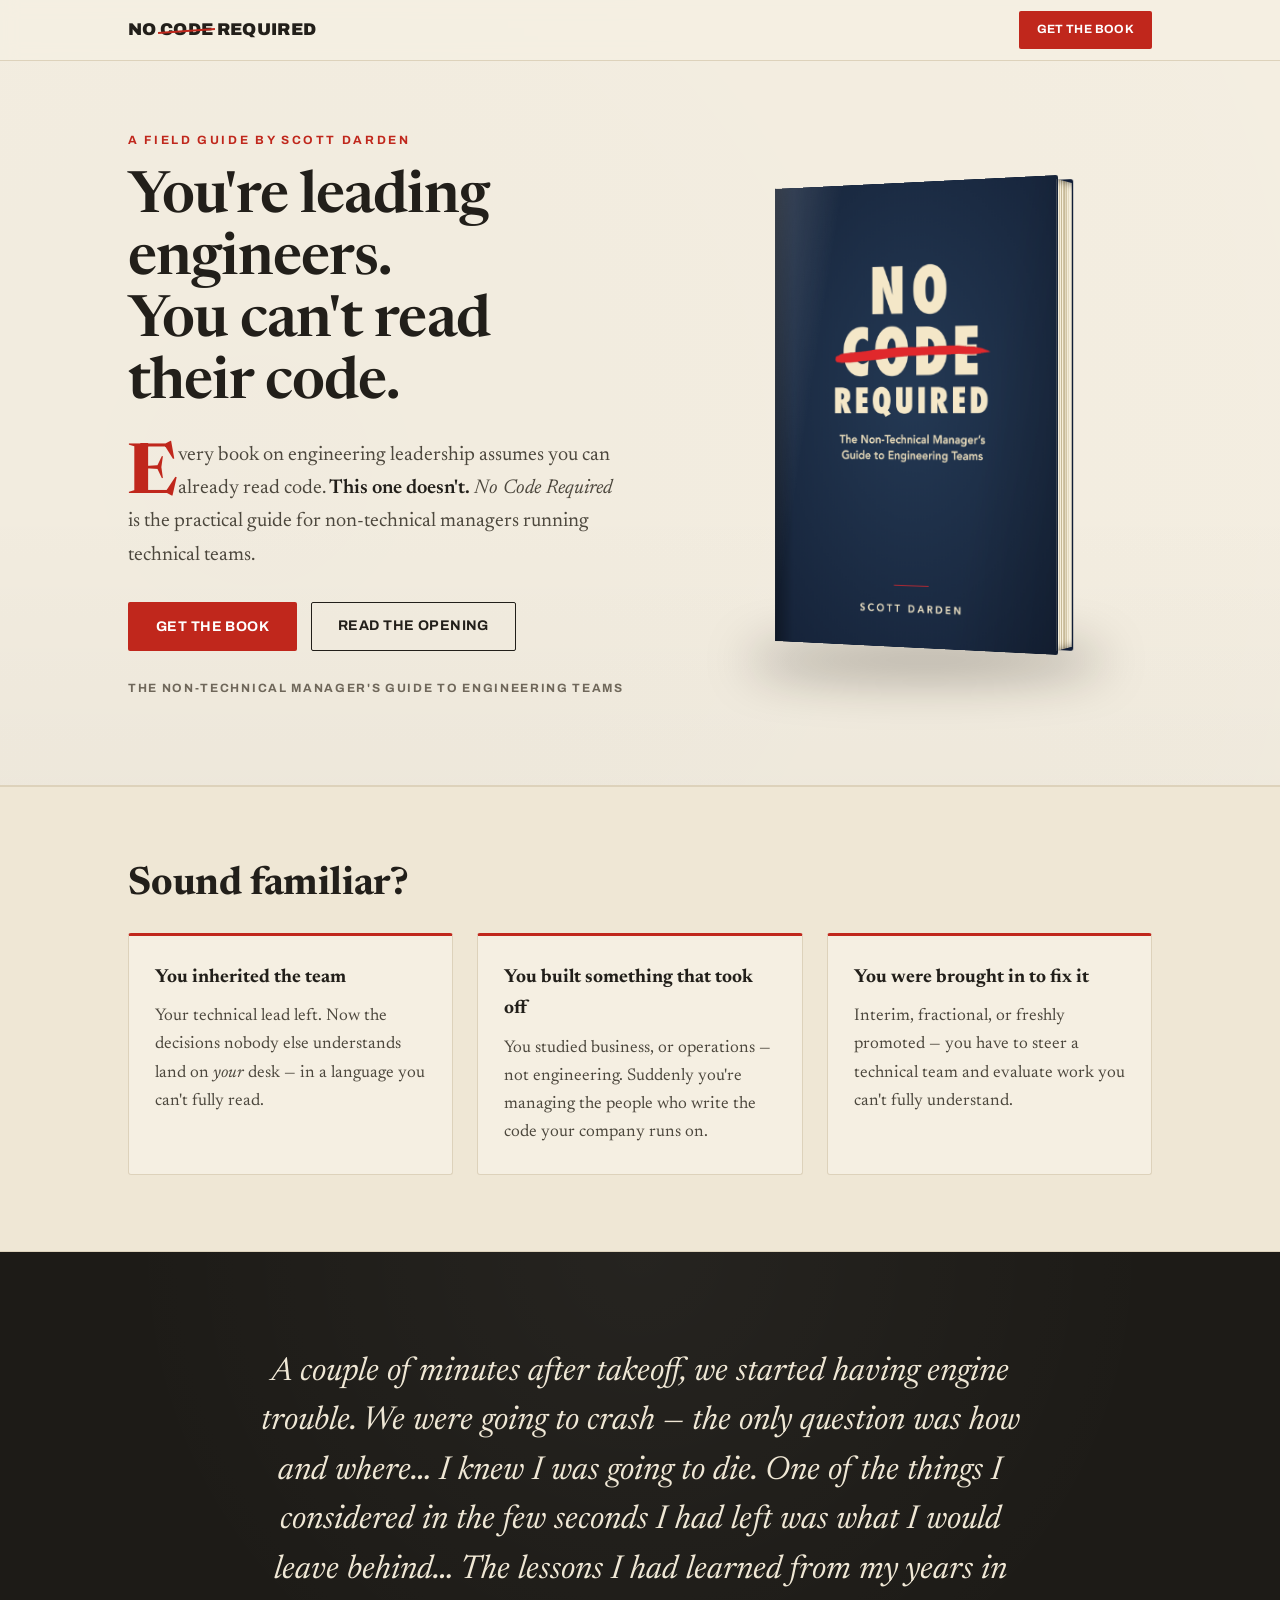
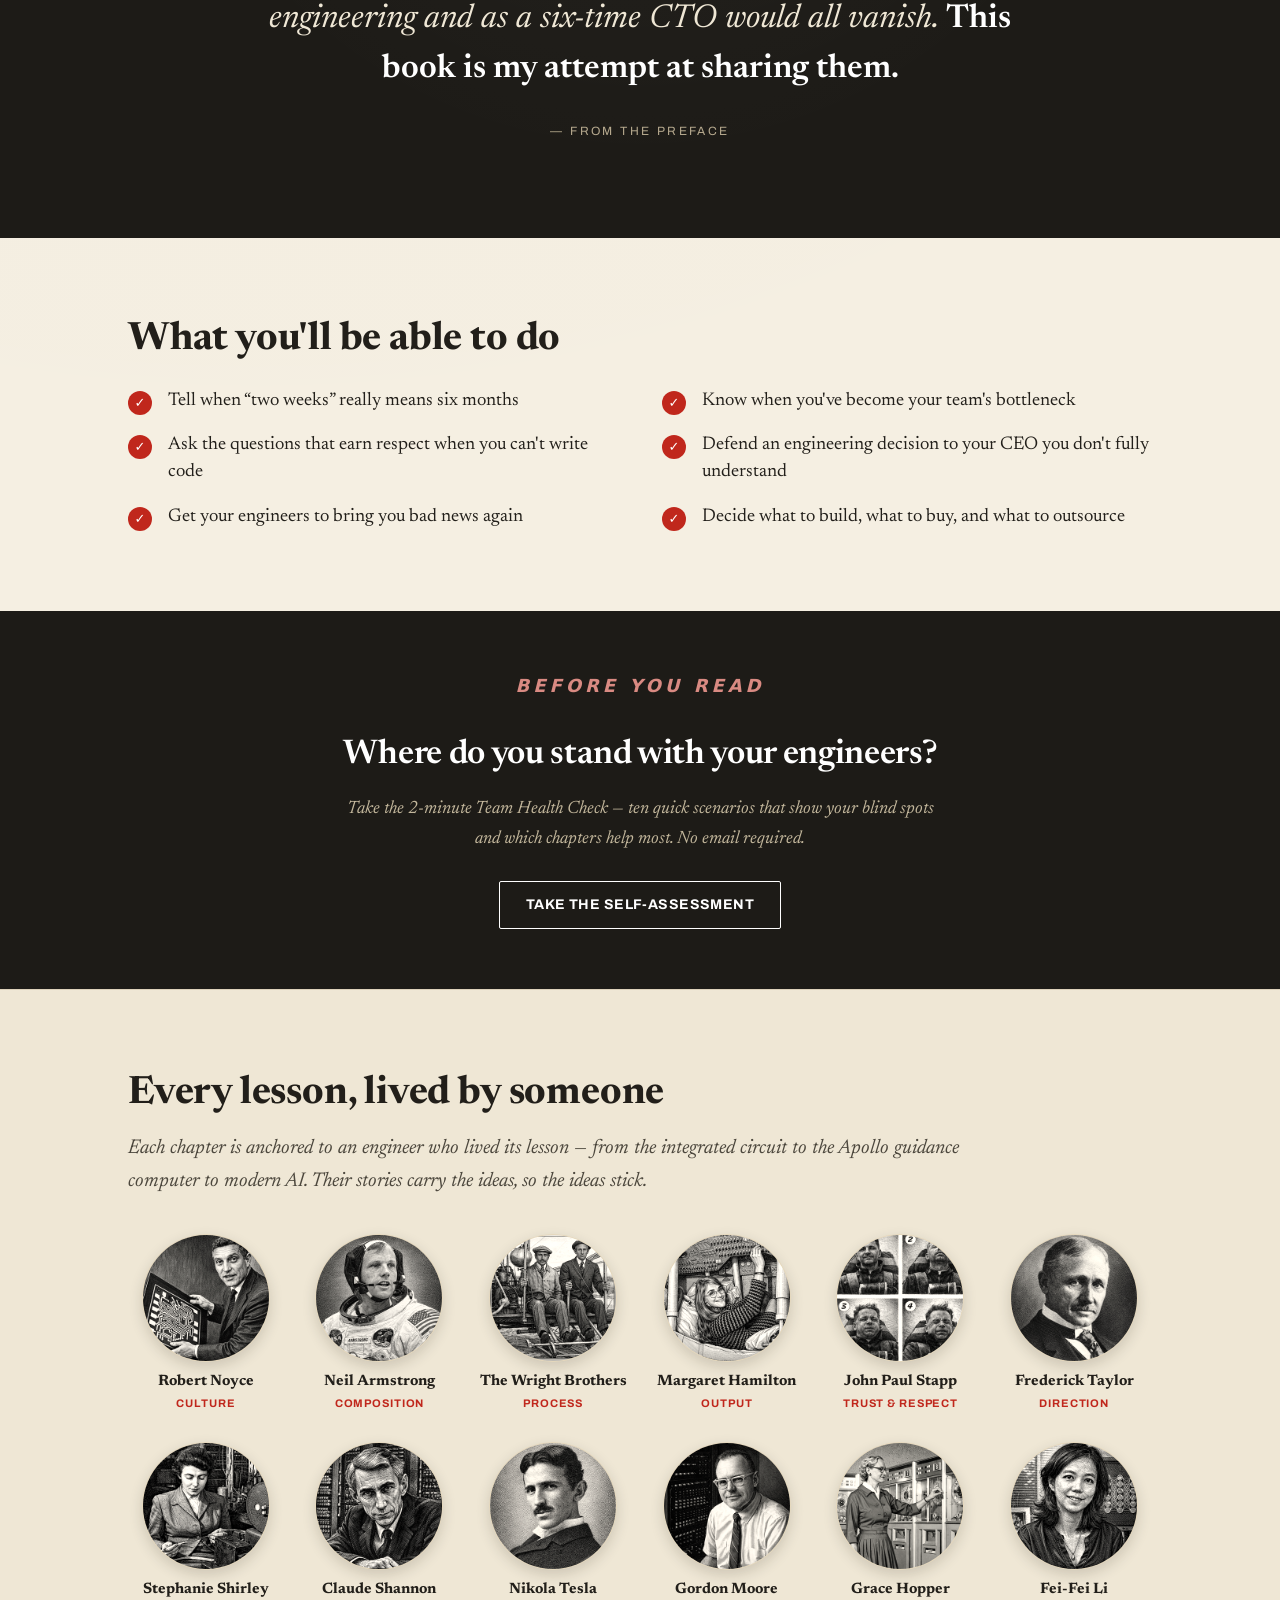
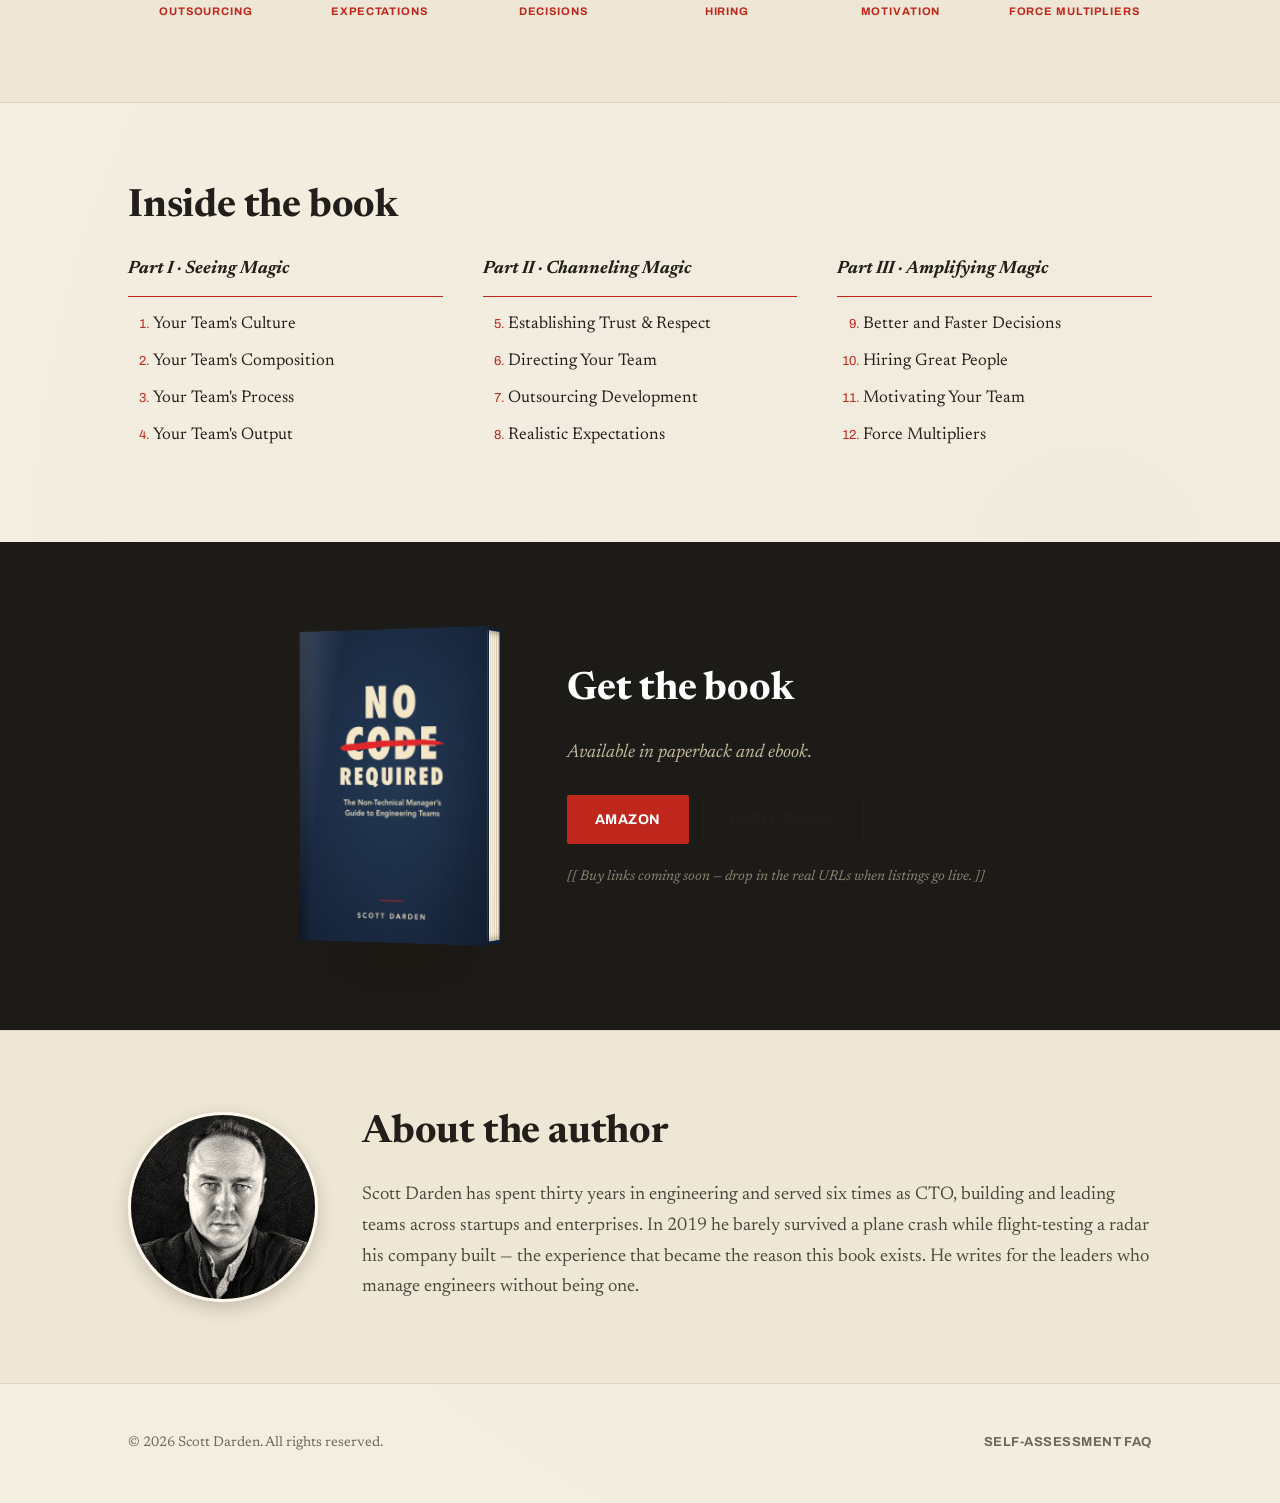
==== commit 024f231e: "Add manager-facing Team Health Check quiz - New /quiz page (quiz.html + quiz.js, vanilla, no deps, f" ====
--- a/index.html
+++ b/index.html
@@ -195,6 +195,16 @@
     </div>
   </section>
 
+  <!-- QUIZ CTA -->
+  <section class="quiz-cta">
+    <div class="wrap">
+      <p class="eyebrow">Before you read</p>
+      <h2>Where do you stand with your engineers?</h2>
+      <p>Take the 2-minute Team Health Check — ten quick scenarios that show your blind spots and which chapters help most. No email required.</p>
+      <a class="btn btn-ghost" href="/quiz">Take the self-assessment</a>
+    </div>
+  </section>
+
   <!-- THE ENGINEERS — the differentiator -->
   <section class="engineers">
     <div class="wrap">
@@ -300,7 +310,7 @@
   <footer class="site-footer">
     <div class="wrap footer-in">
       <p>&copy; 2026 Scott Darden. All rights reserved.</p>
-      <nav class="footer-nav"><a href="/faq">FAQ</a></nav>
+      <nav class="footer-nav"><a href="/quiz">Self-assessment</a> <a href="/faq">FAQ</a></nav>
     </div>
   </footer>
 
--- a/styles.css
+++ b/styles.css
@@ -112,57 +112,66 @@
   font-weight: 700; letter-spacing: .14em; text-transform: uppercase;
 }
 
-/* ---------- 3D book ---------- */
-.book-stage { perspective: 1800px; display: flex; justify-content: center; }
+/* ---------- 3D book (centered cuboid faces) ---------- */
+.book-stage { perspective: 2200px; display: flex; justify-content: center; position: relative; }
 .book {
-  --w: 310px; --h: 465px; --t: 44px;
+  --w: 310px; --h: 462px; --t: 40px;
   position: relative; width: var(--w); height: var(--h);
   transform-style: preserve-3d;
-  transform: rotateY(-27deg) rotateX(3deg);
+  transform: rotateY(-25deg);
   transition: transform .7s cubic-bezier(.2,.7,.2,1);
 }
-.book--sm { --w: 210px; --h: 315px; --t: 32px; }
-.book-stage:hover .book { transform: rotateY(-13deg) rotateX(2deg); }
-
+.book--sm { --w: 208px; --h: 312px; --t: 30px; }
+.book-stage:hover .book { transform: rotateY(-14deg); }
+.book > * { position: absolute; }
+
+/* front cover */
 .book__cover {
-  position: absolute; inset: 0; width: 100%; height: 100%;
+  inset: 0; width: 100%; height: 100%;
   object-fit: cover; display: block;
   transform: translateZ(calc(var(--t) / 2));
-  border-radius: 2px 4px 4px 2px;
-  box-shadow: inset 0 0 0 1px rgba(0,0,0,.12);
-}
+  border-radius: 1px 3px 3px 1px;
+}
+/* binding shadow down the spine edge of the cover */
+.book__cover { box-shadow: inset 0 0 0 1px rgba(0,0,0,.1); }
+/* lighting: soft diagonal sheen + a darkened binding edge, laid over the cover */
+.book::before {
+  content: ""; position: absolute; inset: 0; pointer-events: none;
+  transform: translateZ(calc(var(--t) / 2 + 0.4px));
+  border-radius: 1px 3px 3px 1px;
+  background:
+    linear-gradient(100deg, rgba(255,255,255,.16) 0%, rgba(255,255,255,0) 20%, rgba(0,0,0,0) 70%, rgba(0,0,0,.18) 100%),
+    linear-gradient(90deg, rgba(0,0,0,.34) 0, rgba(0,0,0,0) 7%);
+}
+/* back cover */
 .book__back {
-  position: absolute; inset: 0;
-  background: #15233f;
-  transform: translateZ(calc(var(--t) / -2));
-  border-radius: 4px 2px 2px 4px;
-}
-/* page block on the right (opposite the spine) */
+  inset: 0;
+  transform: translateZ(calc(var(--t) / -2)) rotateY(180deg);
+  background: #101d36;
+  border-radius: 3px 1px 1px 3px;
+}
+/* fore-edge: the cut page block on the right (inset so the cover boards overhang) */
 .book__pages {
-  position: absolute; top: 5px; bottom: 5px; right: 0;
-  width: var(--t);
+  top: 4px; right: 0; width: var(--t); height: calc(100% - 8px);
+  transform-origin: center;
+  transform: translateX(calc(var(--t) / 2 - 1.5px)) rotateY(90deg);
   background: repeating-linear-gradient(
-    to right, #cfc2a3 0, #cfc2a3 1px, #f3ecd9 1px, #f3ecd9 3.5px);
-  transform: translateX(calc(var(--t) / 2)) rotateY(90deg);
-  transform-origin: center right;
-  border-radius: 0 1px 1px 0;
-}
-/* spine on the left */
+    to right, #c4b693 0, #c4b693 .5px, #f5eedb .5px, #f5eedb 2.5px);
+  box-shadow: inset 0 7px 9px -7px rgba(0,0,0,.55), inset 0 -7px 9px -7px rgba(0,0,0,.55);
+}
+/* spine on the left (binding) */
 .book__spine {
-  position: absolute; top: 0; bottom: 0; left: 0;
-  width: var(--t);
-  background: linear-gradient(90deg, #0e1a30 0%, #1b2c4d 55%, #24375c 100%);
-  transform: translateX(calc(var(--t) / -2)) rotateY(90deg);
-  transform-origin: center left;
-  box-shadow: inset 0 0 6px rgba(0,0,0,.4);
+  top: 0; left: 0; width: var(--t); height: 100%;
+  transform-origin: center;
+  transform: translateX(calc(var(--t) / -2)) rotateY(-90deg);
+  background: linear-gradient(90deg, #24375c 0%, #16264a 45%, #0c1730 100%);
 }
 /* soft ground shadow */
-.book-stage { position: relative; }
 .book-stage::after {
   content: ""; position: absolute; z-index: -1;
-  left: 14%; right: 6%; bottom: -34px; height: 40px;
-  background: rgba(20,15,8,.34);
-  filter: blur(26px); border-radius: 50%;
+  left: 12%; right: 10%; bottom: -32px; height: 36px;
+  background: rgba(20,15,8,.32);
+  filter: blur(24px); border-radius: 50%;
 }
 
 /* ---------- Who (band) ---------- */
@@ -285,6 +294,90 @@
 .faq-back { margin-top: 44px; }
 .faq-back a { color: var(--red); font-family: var(--sans); font-weight: 700; font-size: 13px; letter-spacing: .04em; text-transform: uppercase; text-decoration: none; }
 .faq-back a:hover { text-decoration: underline; }
+
+/* ---------- Quiz CTA band (home) ---------- */
+.quiz-cta { background: var(--paper-dark); color: #efe7d5; padding: 60px 0; text-align: center; }
+.quiz-cta .eyebrow { color: #d98a82; }
+.quiz-cta h2 {
+  font-family: var(--serif); font-weight: 600; color: #fff;
+  font-size: clamp(24px, 3.2vw, 34px); margin: 0 0 12px; letter-spacing: -0.01em;
+}
+.quiz-cta p { color: #c3b79c; font-style: italic; max-width: 34em; margin: 0 auto 26px; font-size: 18px; }
+.quiz-cta .btn-ghost { color: #fff; border-color: #fff; }
+.quiz-cta .btn-ghost:hover { background: #fff; color: var(--ink); }
+
+/* ---------- Quiz page ---------- */
+.quiz-page { padding: 56px 0 84px; }
+.quiz-wrap { max-width: 680px; }
+.quiz-card {
+  background: var(--paper); border: 1px solid var(--rule); border-radius: 4px;
+  padding: 40px clamp(22px, 5vw, 48px); box-shadow: 0 1px 3px rgba(30,22,10,.05);
+}
+.quiz-title {
+  font-family: var(--serif); font-weight: 600;
+  font-size: clamp(28px, 4.2vw, 44px); letter-spacing: -0.01em; line-height: 1.1; margin: 8px 0 18px;
+}
+.quiz-lede { font-size: 19px; color: var(--ink-soft); margin: 0 0 30px; }
+.quiz-meta {
+  margin: 18px 0 0; font-family: var(--sans); font-size: 12px; color: var(--gray);
+  letter-spacing: .08em; text-transform: uppercase;
+}
+
+/* progress */
+.quiz-progress { margin-bottom: 28px; }
+.quiz-progress__label {
+  display: block; font-family: var(--sans); font-size: 12px; font-weight: 700;
+  letter-spacing: .12em; text-transform: uppercase; color: var(--red); margin-bottom: 10px;
+}
+.quiz-progress__track { height: 4px; background: var(--rule); border-radius: 2px; overflow: hidden; }
+.quiz-progress__fill { height: 100%; width: 0; background: var(--red); transition: width .3s ease; }
+
+/* question */
+.quiz-stem {
+  font-family: var(--serif); font-weight: 600; font-size: clamp(22px, 3vw, 29px);
+  line-height: 1.25; margin: 0 0 26px;
+}
+.quiz-options { display: flex; flex-direction: column; gap: 12px; }
+.quiz-option {
+  font-family: var(--serif); font-size: 18px; text-align: left; color: var(--ink);
+  background: var(--paper-2); border: 1.5px solid var(--rule); border-radius: 4px;
+  padding: 16px 20px; cursor: pointer; line-height: 1.4;
+  transition: border-color .12s ease, background .12s ease, transform .05s ease;
+}
+.quiz-option:hover { border-color: var(--red); background: #fff; }
+.quiz-option:active { transform: translateY(1px); }
+.quiz-option[aria-pressed="true"] { border-color: var(--red); background: #fff; box-shadow: inset 3px 0 0 var(--red); }
+.quiz-back {
+  margin-top: 26px; background: none; border: none; cursor: pointer; padding: 0;
+  font-family: var(--sans); font-weight: 700; font-size: 12px; letter-spacing: .06em;
+  text-transform: uppercase; color: var(--gray);
+}
+.quiz-back:hover { color: var(--ink); }
+
+/* results */
+.quiz-score { font-family: var(--sans); color: var(--gray); letter-spacing: .04em; }
+.quiz-band {
+  font-family: var(--serif); font-weight: 700; font-size: clamp(30px, 4.6vw, 46px);
+  letter-spacing: -0.01em; margin: 4px 0 16px; line-height: 1.08;
+}
+.quiz-band-desc { font-size: 19px; color: var(--ink-soft); margin: 0 0 36px; }
+.quiz-focus-head {
+  font-family: var(--sans); font-size: 13px; font-weight: 700; letter-spacing: .1em;
+  text-transform: uppercase; color: var(--ink); margin: 0 0 16px;
+  padding-bottom: 10px; border-bottom: 1px solid var(--rule);
+}
+.quiz-focus { list-style: none; margin: 0 0 36px; padding: 0; }
+.quiz-focus li { padding: 16px 0; border-top: 1px solid var(--rule); }
+.quiz-focus li:first-child { border-top: none; }
+.quiz-focus__ch {
+  display: inline-block; font-family: var(--sans); font-size: 11px; font-weight: 700;
+  letter-spacing: .08em; text-transform: uppercase; color: var(--red);
+  vertical-align: middle; margin-right: 12px;
+}
+.quiz-focus__title { font-family: var(--serif); font-weight: 700; font-size: 20px; }
+.quiz-focus__why { margin: 6px 0 0; color: var(--ink-soft); font-size: 16.5px; }
+.quiz-actions { margin-top: 4px; }
+.quiz-disclaimer { margin-top: 22px; font-size: 14px; font-style: italic; color: var(--gray); }
 
 /* ---------- Responsive ---------- */
 @media (max-width: 900px) {
@@ -302,6 +395,10 @@
   .author-grid { grid-template-columns: 1fr; text-align: center; }
   .author-photo { margin: 0 auto; }
 }
+@media (max-width: 820px) {
+  .quiz-actions { flex-direction: column; align-items: stretch; }
+  .quiz-actions .btn { text-align: center; }
+}
 @media (max-width: 520px) {
   .eng-grid { grid-template-columns: repeat(3, 1fr); gap: 24px 12px; }
   .brand { font-size: 14px; }
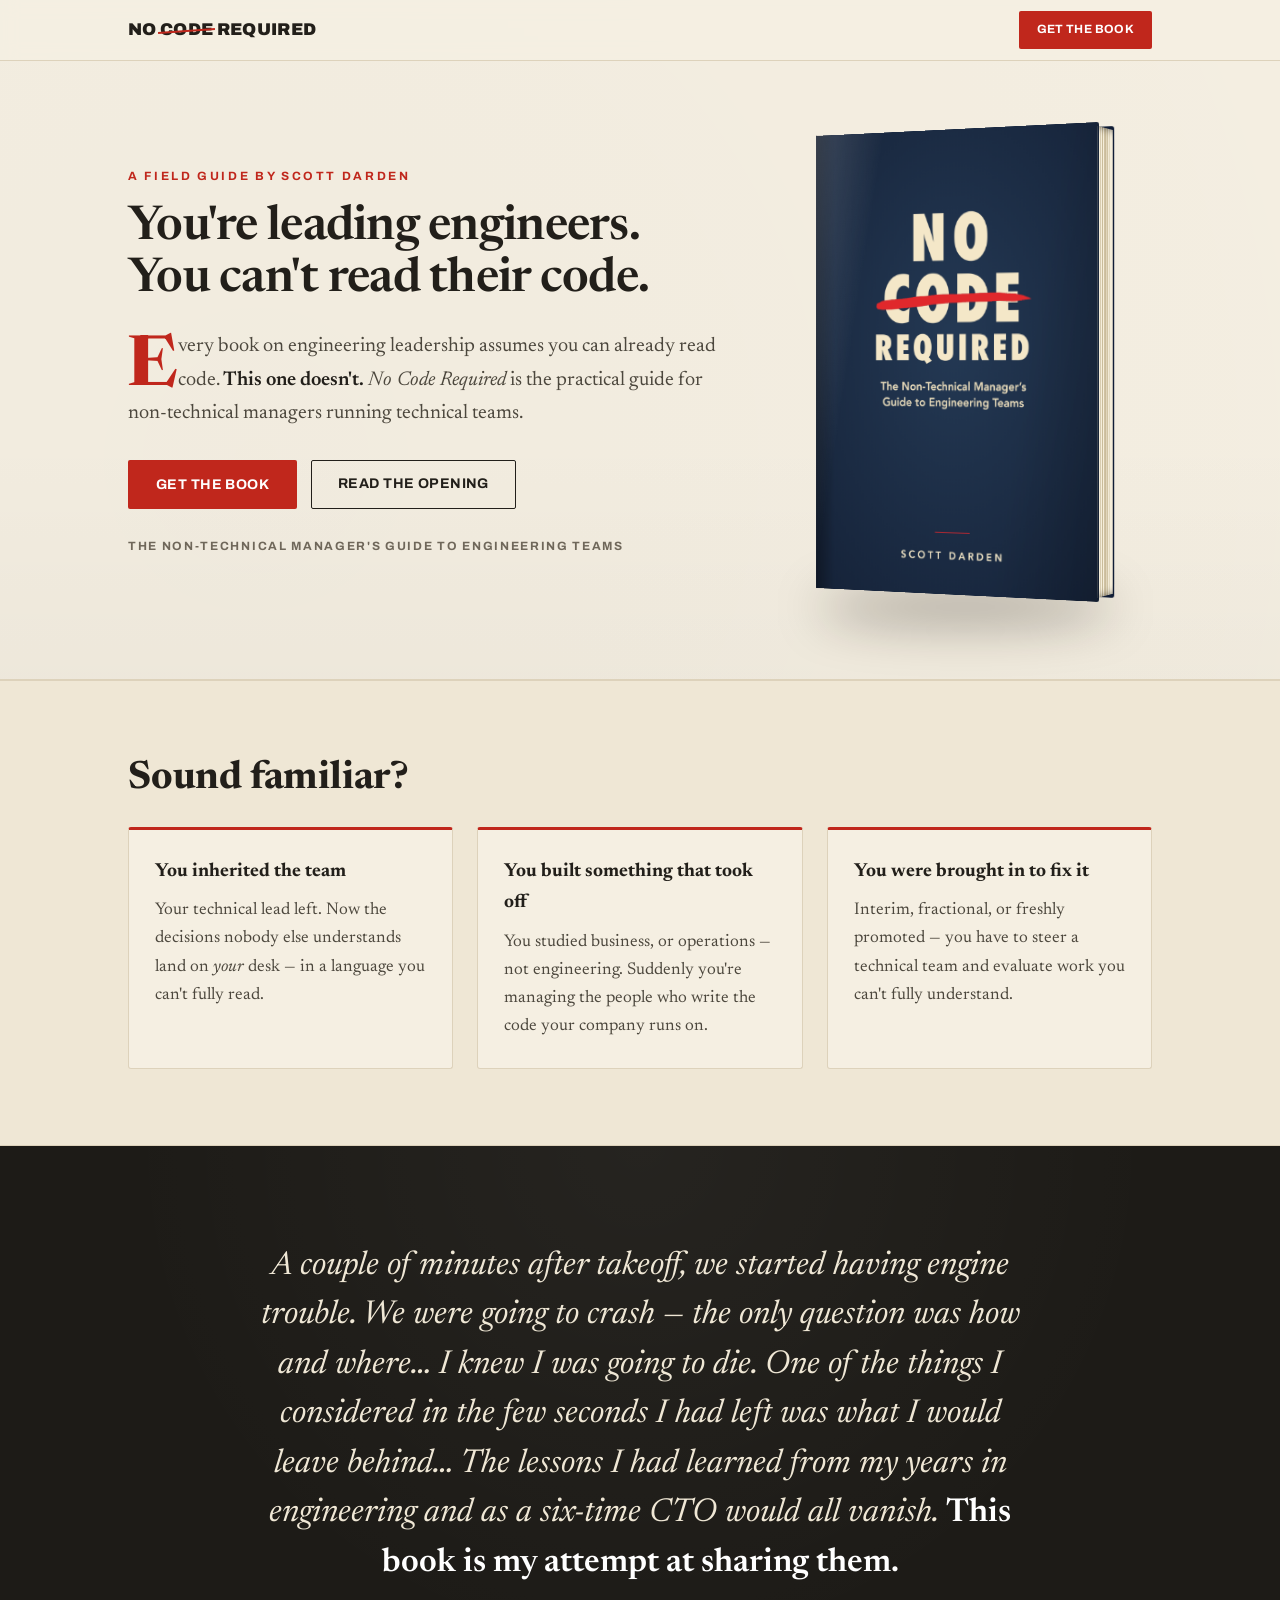
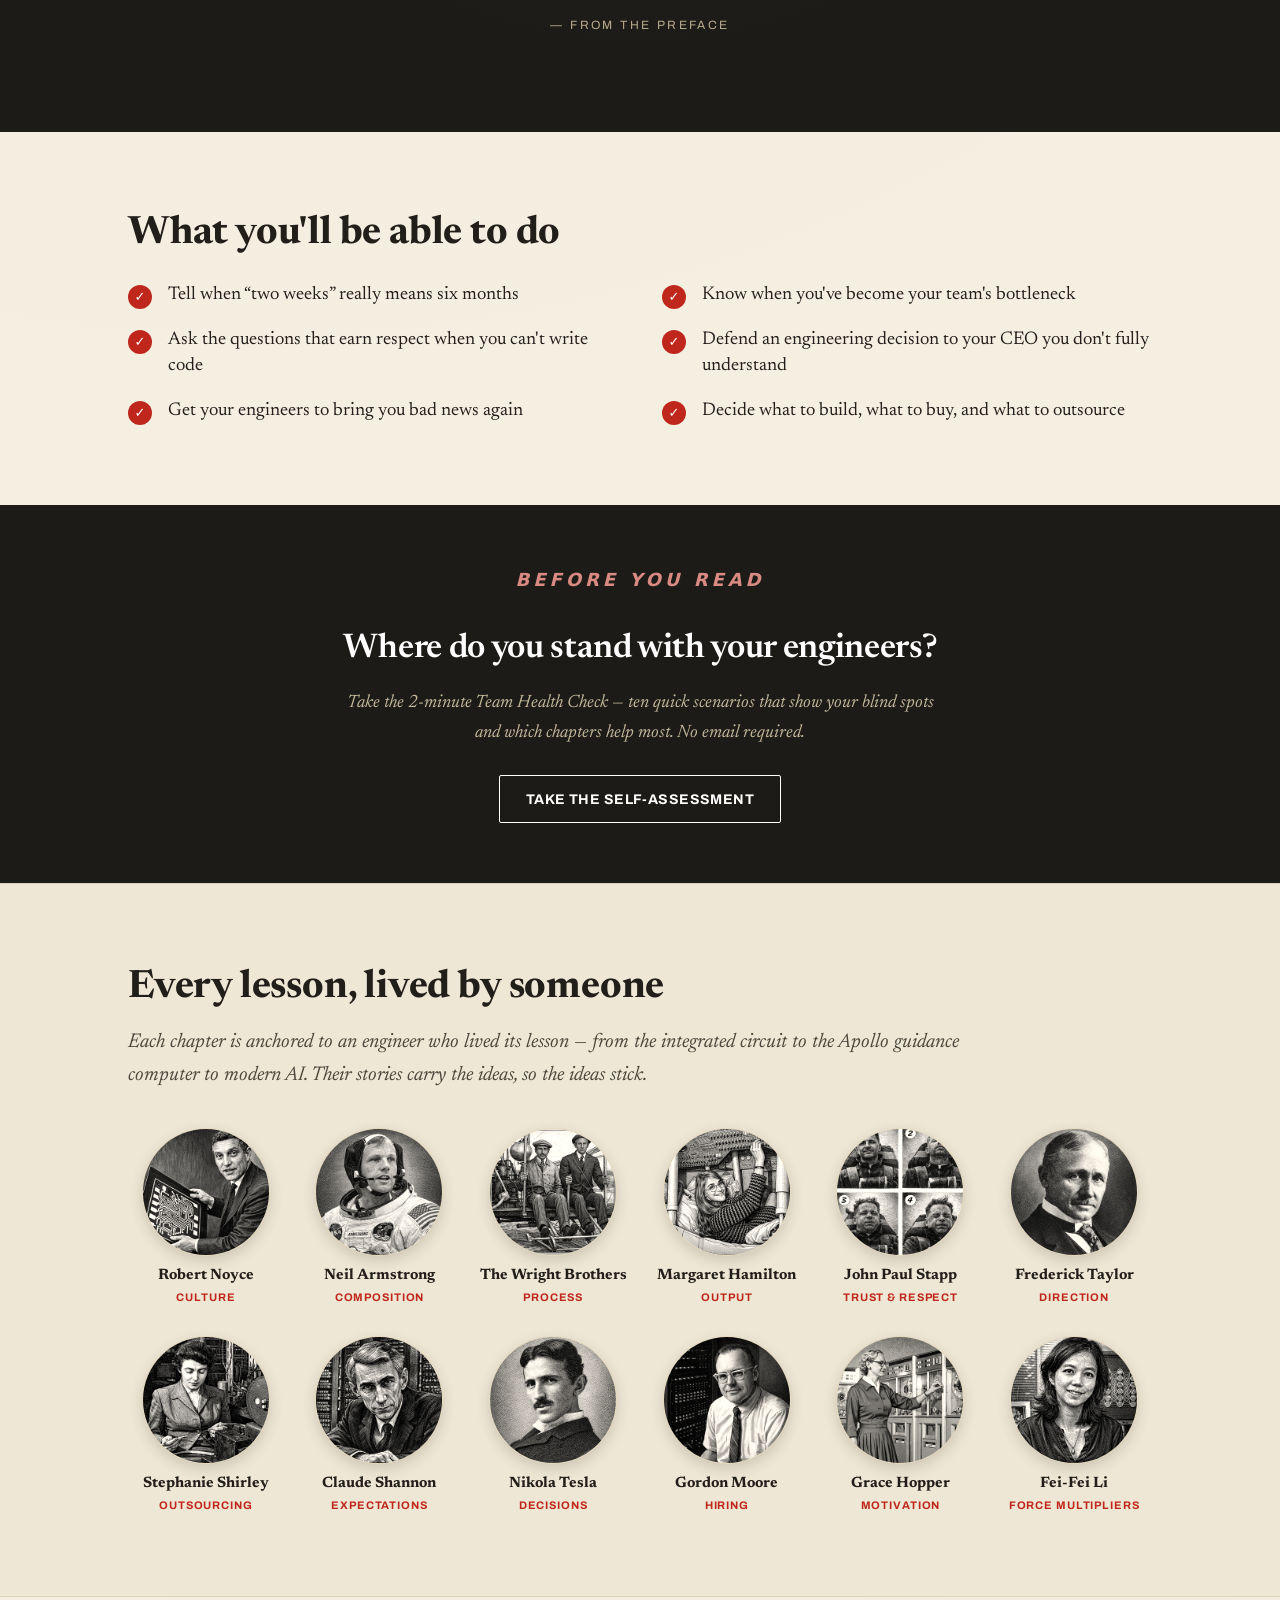
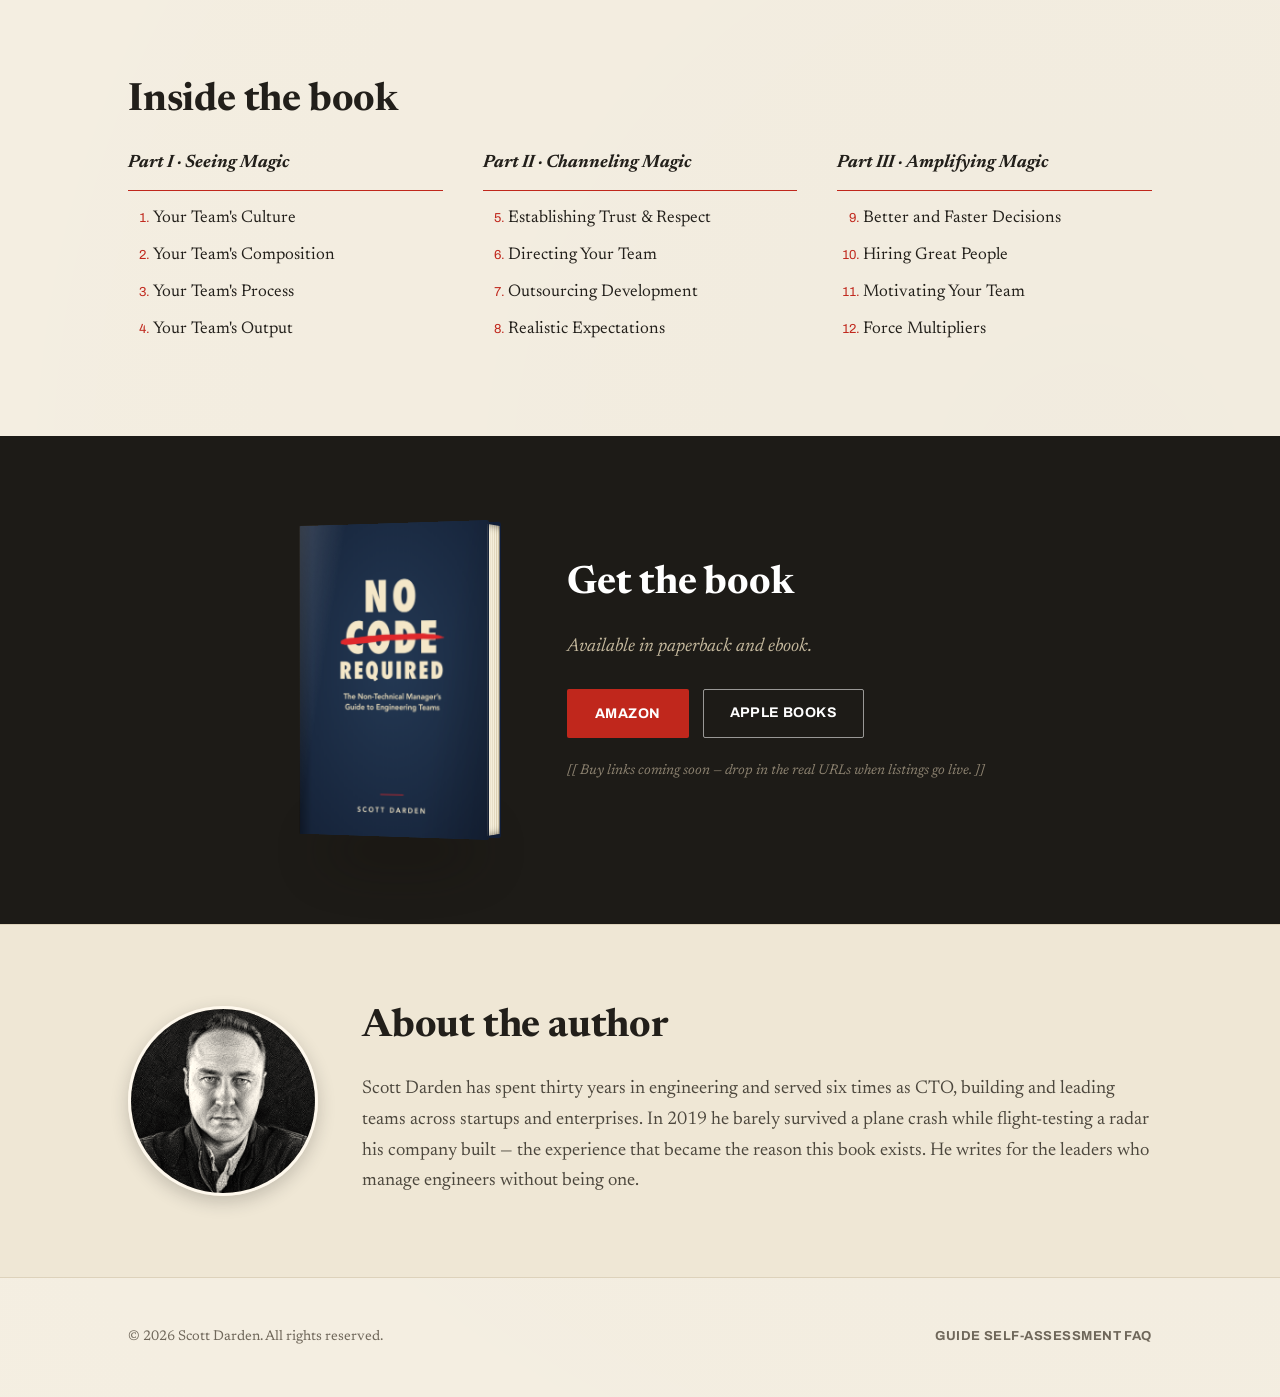
==== commit bd7cb411: "Add free Engineering Translation Guide lead magnet A free, ungated glossary that repackages the book" ====
--- a/index.html
+++ b/index.html
@@ -310,7 +310,7 @@
   <footer class="site-footer">
     <div class="wrap footer-in">
       <p>&copy; 2026 Scott Darden. All rights reserved.</p>
-      <nav class="footer-nav"><a href="/quiz">Self-assessment</a> <a href="/faq">FAQ</a></nav>
+      <nav class="footer-nav"><a href="/guide">Guide</a> <a href="/quiz">Self-assessment</a> <a href="/faq">FAQ</a></nav>
     </div>
   </footer>
 
--- a/styles.css
+++ b/styles.css
@@ -93,12 +93,12 @@
   background:
     linear-gradient(180deg, rgba(0,0,0,0) 60%, rgba(0,0,0,.02) 100%);
 }
-.hero-grid { display: grid; grid-template-columns: 1.08fr 1fr; gap: 64px; align-items: center; }
+.hero-grid { display: grid; grid-template-columns: 1.22fr 0.78fr; gap: 48px; align-items: center; }
 .hero-h1 {
   font-family: var(--serif); font-weight: 600;
-  font-size: clamp(32px, 4.8vw, 58px);
-  line-height: 1.07; letter-spacing: -0.015em;
-  margin: 0 0 24px; overflow-wrap: break-word;
+  font-size: clamp(31px, 4.2vw, 48px);
+  line-height: 1.08; letter-spacing: -0.015em;
+  margin: 0 0 24px; overflow-wrap: break-word; text-wrap: balance;
 }
 .hero-sub { font-size: 20px; max-width: 30em; margin: 0 0 30px; color: var(--ink-soft); }
 .hero-sub strong { color: var(--ink); font-weight: 600; }
@@ -258,6 +258,8 @@
 /* ---------- Buy (endpaper) ---------- */
 .buy { background: var(--paper-dark); color: #efe7d5; padding: 88px 0; }
 .buy .section-h2 { color: #fff; }
+.buy .btn-ghost { color: #fff; border-color: rgba(255,255,255,.55); }
+.buy .btn-ghost:hover { background: #fff; color: var(--ink); border-color: #fff; }
 .buy-in { display: flex; align-items: center; gap: 64px; justify-content: center; }
 .buy-cover { flex-shrink: 0; }
 .buy-sub { color: #c3b79c; font-style: italic; margin: 0 0 26px; font-size: 19px; }
@@ -323,36 +325,70 @@
   letter-spacing: .08em; text-transform: uppercase;
 }
 
-/* progress */
-.quiz-progress { margin-bottom: 28px; }
-.quiz-progress__label {
-  display: block; font-family: var(--sans); font-size: 12px; font-weight: 700;
-  letter-spacing: .12em; text-transform: uppercase; color: var(--red); margin-bottom: 10px;
-}
-.quiz-progress__track { height: 4px; background: var(--rule); border-radius: 2px; overflow: hidden; }
-.quiz-progress__fill { height: 100%; width: 0; background: var(--red); transition: width .3s ease; }
-
-/* question */
-.quiz-stem {
-  font-family: var(--serif); font-weight: 600; font-size: clamp(22px, 3vw, 29px);
-  line-height: 1.25; margin: 0 0 26px;
-}
-.quiz-options { display: flex; flex-direction: column; gap: 12px; }
-.quiz-option {
-  font-family: var(--serif); font-size: 18px; text-align: left; color: var(--ink);
-  background: var(--paper-2); border: 1.5px solid var(--rule); border-radius: 4px;
-  padding: 16px 20px; cursor: pointer; line-height: 1.4;
-  transition: border-color .12s ease, background .12s ease, transform .05s ease;
-}
-.quiz-option:hover { border-color: var(--red); background: #fff; }
-.quiz-option:active { transform: translateY(1px); }
-.quiz-option[aria-pressed="true"] { border-color: var(--red); background: #fff; box-shadow: inset 3px 0 0 var(--red); }
-.quiz-back {
-  margin-top: 26px; background: none; border: none; cursor: pointer; padding: 0;
-  font-family: var(--sans); font-weight: 700; font-size: 12px; letter-spacing: .06em;
-  text-transform: uppercase; color: var(--gray);
-}
-.quiz-back:hover { color: var(--ink); }
+/* intro honesty note */
+.quiz-note {
+  background: var(--paper-2); border-left: 3px solid var(--red);
+  padding: 16px 18px; border-radius: 0 3px 3px 0; margin: 0 0 28px;
+  font-size: 16.5px; color: var(--ink); line-height: 1.5;
+}
+.quiz-note strong { display: block; margin-bottom: 4px; }
+
+/* heading receives focus programmatically (screen readers); suppress outline */
+.quiz-band:focus { outline: none; }
+
+/* assessment form */
+.quiz-form {
+  background: var(--paper); border: 1px solid var(--rule); border-radius: 4px;
+  padding: 30px clamp(20px, 4vw, 42px) 36px;
+}
+.quiz-form-reminder { margin: 0 0 8px; font-style: italic; color: var(--ink-soft); font-size: 16px; }
+.quiz-part-head {
+  font-family: var(--sans); font-size: 12px; font-weight: 700; letter-spacing: .12em;
+  text-transform: uppercase; color: var(--red); margin: 40px 0 4px;
+}
+.quiz-part-head:first-child { margin-top: 22px; }
+.quiz-part-head span { color: var(--gray); }
+
+.quiz-item { border: 0; margin: 0; padding: 22px 0; border-top: 1px solid var(--rule); }
+.quiz-item__stem {
+  display: block; width: 100%; padding: 0; margin: 0 0 14px;
+  font-family: var(--serif); font-weight: 600; font-size: 18.5px; line-height: 1.35; color: var(--ink);
+}
+.quiz-item.is-missing .quiz-item__stem { color: var(--red); }
+.quiz-item.is-missing .quiz-choice span { border-color: #e3b4ae; }
+
+/* forced-choice: two full-width options */
+.quiz-choices { display: flex; flex-direction: column; gap: 10px; }
+.quiz-choice { position: relative; display: block; }
+.quiz-choice input { position: absolute; inset: 0; margin: 0; opacity: 0; cursor: pointer; }
+.quiz-choice span {
+  display: block; padding: 15px 18px 15px 46px; cursor: pointer;
+  border: 1.5px solid var(--rule); border-radius: 4px; background: var(--paper-2);
+  font-family: var(--serif); font-size: 17px; color: var(--ink); line-height: 1.4;
+  transition: border-color .12s ease, background .12s ease;
+}
+/* radio dot */
+.quiz-choice span::before {
+  content: ""; position: absolute; left: 18px; top: 50%; transform: translateY(-50%);
+  width: 18px; height: 18px; border-radius: 50%; border: 2px solid var(--rule); background: #fff;
+}
+.quiz-choice:hover span { border-color: var(--red); }
+.quiz-choice input:checked + span { border-color: var(--red); background: #fff; }
+.quiz-choice input:checked + span::before { border-color: var(--red); background: var(--red); box-shadow: inset 0 0 0 3px #fff; }
+.quiz-choice input:focus-visible + span { outline: 2px solid var(--ink); outline-offset: 2px; }
+
+.quiz-error { margin: 18px 0 0; color: var(--red); font-family: var(--sans); font-weight: 600; font-size: 14px; }
+.quiz-submit-row { display: flex; align-items: center; gap: 20px; margin-top: 30px; flex-wrap: wrap; }
+.quiz-count { font-family: var(--sans); font-size: 13px; color: var(--gray); letter-spacing: .03em; }
+
+/* results sub-actions (edit / start over) */
+.quiz-subactions { display: flex; gap: 22px; margin: 20px 0 0; flex-wrap: wrap; }
+.quiz-textbtn {
+  background: none; border: 0; padding: 0; cursor: pointer;
+  font-family: var(--sans); font-size: 13px; font-weight: 700; letter-spacing: .03em;
+  color: var(--gray); text-decoration: underline; text-underline-offset: 3px;
+}
+.quiz-textbtn:hover { color: var(--ink); }
 
 /* results */
 .quiz-score { font-family: var(--sans); color: var(--gray); letter-spacing: .04em; }
@@ -360,15 +396,45 @@
   font-family: var(--serif); font-weight: 700; font-size: clamp(30px, 4.6vw, 46px);
   letter-spacing: -0.01em; margin: 4px 0 16px; line-height: 1.08;
 }
-.quiz-band-desc { font-size: 19px; color: var(--ink-soft); margin: 0 0 36px; }
-.quiz-focus-head {
+.quiz-band-desc { font-size: 19px; color: var(--ink-soft); margin: 0 0 30px; }
+
+/* band meter (where you fall, low -> high) */
+.quiz-meter { display: grid; grid-template-columns: repeat(4, 1fr); gap: 6px; margin: 0 0 26px; padding-bottom: 32px; }
+.quiz-meter__seg {
+  height: 8px; border-radius: 2px; background: var(--rule); position: relative;
+}
+.quiz-meter__seg.is-active { background: var(--red); }
+.quiz-meter__label {
+  position: absolute; top: 14px; left: 0; right: 0; text-align: center;
+  font-family: var(--sans); font-size: 10.5px; letter-spacing: .03em; text-transform: uppercase;
+  color: var(--gray); line-height: 1.2;
+}
+.quiz-meter__seg.is-active .quiz-meter__label { color: var(--red); font-weight: 700; }
+
+.quiz-section-head {
   font-family: var(--sans); font-size: 13px; font-weight: 700; letter-spacing: .1em;
-  text-transform: uppercase; color: var(--ink); margin: 0 0 16px;
+  text-transform: uppercase; color: var(--ink); margin: 44px 0 18px;
   padding-bottom: 10px; border-bottom: 1px solid var(--rule);
 }
+
+/* per-area breakdown bars */
+.quiz-breakdown { margin: 0 0 8px; }
+.quiz-bd__row { margin-bottom: 20px; }
+.quiz-bd__head { display: flex; justify-content: space-between; align-items: baseline; margin-bottom: 7px; }
+.quiz-bd__name { font-family: var(--serif); font-weight: 700; font-size: 17px; }
+.quiz-bd__word {
+  font-family: var(--sans); font-size: 11px; font-weight: 700; letter-spacing: .08em; text-transform: uppercase;
+}
+.quiz-bd__word--strong { color: #2f7d4f; }
+.quiz-bd__word--mixed { color: #b07a16; }
+.quiz-bd__word--building { color: var(--red); }
+.quiz-bd__track { height: 7px; background: var(--rule); border-radius: 4px; overflow: hidden; }
+.quiz-bd__fill { height: 100%; background: var(--ink); border-radius: 4px; transition: width .5s ease; }
+.quiz-bd__sub { margin: 6px 0 0; font-size: 14px; color: var(--gray); font-style: italic; }
+
 .quiz-focus { list-style: none; margin: 0 0 36px; padding: 0; }
-.quiz-focus li { padding: 16px 0; border-top: 1px solid var(--rule); }
-.quiz-focus li:first-child { border-top: none; }
+.quiz-focus li { padding: 18px 0; border-top: 1px solid var(--rule); }
+.quiz-focus li:first-child { border-top: none; padding-top: 4px; }
 .quiz-focus__ch {
   display: inline-block; font-family: var(--sans); font-size: 11px; font-weight: 700;
   letter-spacing: .08em; text-transform: uppercase; color: var(--red);
@@ -376,8 +442,78 @@
 }
 .quiz-focus__title { font-family: var(--serif); font-weight: 700; font-size: 20px; }
 .quiz-focus__why { margin: 6px 0 0; color: var(--ink-soft); font-size: 16.5px; }
+.quiz-focus__tip {
+  margin: 10px 0 0; font-size: 16px; color: var(--ink);
+  background: var(--paper-2); border-left: 3px solid var(--red);
+  padding: 10px 14px; border-radius: 0 3px 3px 0;
+}
+.quiz-focus__tip strong { font-family: var(--sans); font-size: 12px; letter-spacing: .06em; text-transform: uppercase; color: var(--red); }
 .quiz-actions { margin-top: 4px; }
 .quiz-disclaimer { margin-top: 22px; font-size: 14px; font-style: italic; color: var(--gray); }
+.quiz-guide-link {
+  margin: 8px 0 30px; padding: 14px 18px; background: var(--paper-2);
+  border-left: 3px solid var(--red); border-radius: 0 3px 3px 0; font-size: 16px;
+}
+.quiz-guide-link a { color: var(--red); font-weight: 600; text-decoration: none; }
+.quiz-guide-link a:hover { text-decoration: underline; }
+
+/* ---------- Engineering Translation Guide ---------- */
+.guide { padding: 56px 0 84px; }
+.guide-wrap { max-width: 760px; }
+.guide-head { margin-bottom: 18px; }
+.guide-title {
+  font-family: var(--serif); font-weight: 600;
+  font-size: clamp(30px, 4.4vw, 46px); letter-spacing: -0.01em; line-height: 1.08; margin: 8px 0 16px;
+}
+.guide-lede { font-size: 19px; color: var(--ink-soft); margin: 0 0 22px; }
+.guide-actions { display: flex; align-items: center; gap: 16px; flex-wrap: wrap; padding-bottom: 8px; border-bottom: 2px solid var(--red); }
+.guide-actions__note { font-family: var(--sans); font-size: 13px; color: var(--gray); }
+
+.guide-group { margin-top: 40px; }
+.guide-group__head {
+  font-family: var(--sans); font-size: 12px; font-weight: 700; letter-spacing: .12em;
+  text-transform: uppercase; color: var(--red); margin: 0 0 6px;
+}
+.guide-list { margin: 0; }
+.guide-term { padding: 20px 0; border-top: 1px solid var(--rule); }
+.guide-term dt {
+  display: flex; align-items: baseline; justify-content: space-between; gap: 14px; margin-bottom: 7px;
+}
+.guide-term__name { font-family: var(--serif); font-weight: 700; font-size: 21px; line-height: 1.2; }
+.guide-chip {
+  flex-shrink: 0; font-family: var(--sans); font-size: 11px; font-weight: 700;
+  letter-spacing: .04em; text-transform: uppercase; color: var(--red);
+  background: var(--paper-2); border: 1px solid var(--rule); border-radius: 100px; padding: 3px 11px; white-space: nowrap;
+}
+.guide-term dd { margin: 0; font-size: 17px; color: var(--ink-soft); line-height: 1.55; }
+
+.guide-cta {
+  margin-top: 50px; padding: 34px clamp(22px, 5vw, 44px);
+  background: var(--paper-dark); color: #efe7d5; border-radius: 5px; text-align: center;
+}
+.guide-cta__lead { font-family: var(--serif); font-size: 21px; color: #fff; margin: 0 0 22px; }
+.guide-cta .cta-row { justify-content: center; }
+.guide-cta .btn-ghost { color: #fff; border-color: rgba(255,255,255,.55); }
+.guide-cta .btn-ghost:hover { background: #fff; color: var(--ink); border-color: #fff; }
+.guide-cta__note { margin: 22px 0 0; font-size: 14px; color: #c3b79c; }
+.guide-cta__note a { color: #fff; text-underline-offset: 3px; }
+
+/* printable one-pager */
+@media print {
+  .topbar, .site-footer, .guide-actions, .guide-cta, .eyebrow { display: none !important; }
+  body { background: #fff; color: #000; font-size: 11pt; }
+  .guide { padding: 0; }
+  .guide-wrap { max-width: 100%; }
+  .guide-title { font-size: 20pt; margin: 0 0 6pt; }
+  .guide-lede { font-size: 10.5pt; color: #000; margin: 0 0 10pt; }
+  .guide-group { margin-top: 12pt; break-inside: avoid; }
+  .guide-group__head { color: #000; border-bottom: 1px solid #000; padding-bottom: 2pt; margin-bottom: 4pt; }
+  .guide-list { columns: 2; column-gap: 22pt; }
+  .guide-term { break-inside: avoid; padding: 6pt 0; border-top: none; }
+  .guide-term__name { font-size: 11.5pt; }
+  .guide-chip { color: #000; background: none; border: none; padding: 0; font-size: 8pt; }
+  .guide-term dd { color: #000; font-size: 9.5pt; line-height: 1.35; }
+}
 
 /* ---------- Responsive ---------- */
 @media (max-width: 900px) {
@@ -402,4 +538,6 @@
 @media (max-width: 520px) {
   .eng-grid { grid-template-columns: repeat(3, 1fr); gap: 24px 12px; }
   .brand { font-size: 14px; }
-}
+  .quiz-meter__label { font-size: 9px; letter-spacing: 0; }
+  .quiz-choice span { font-size: 16px; padding: 13px 14px 13px 42px; }
+}
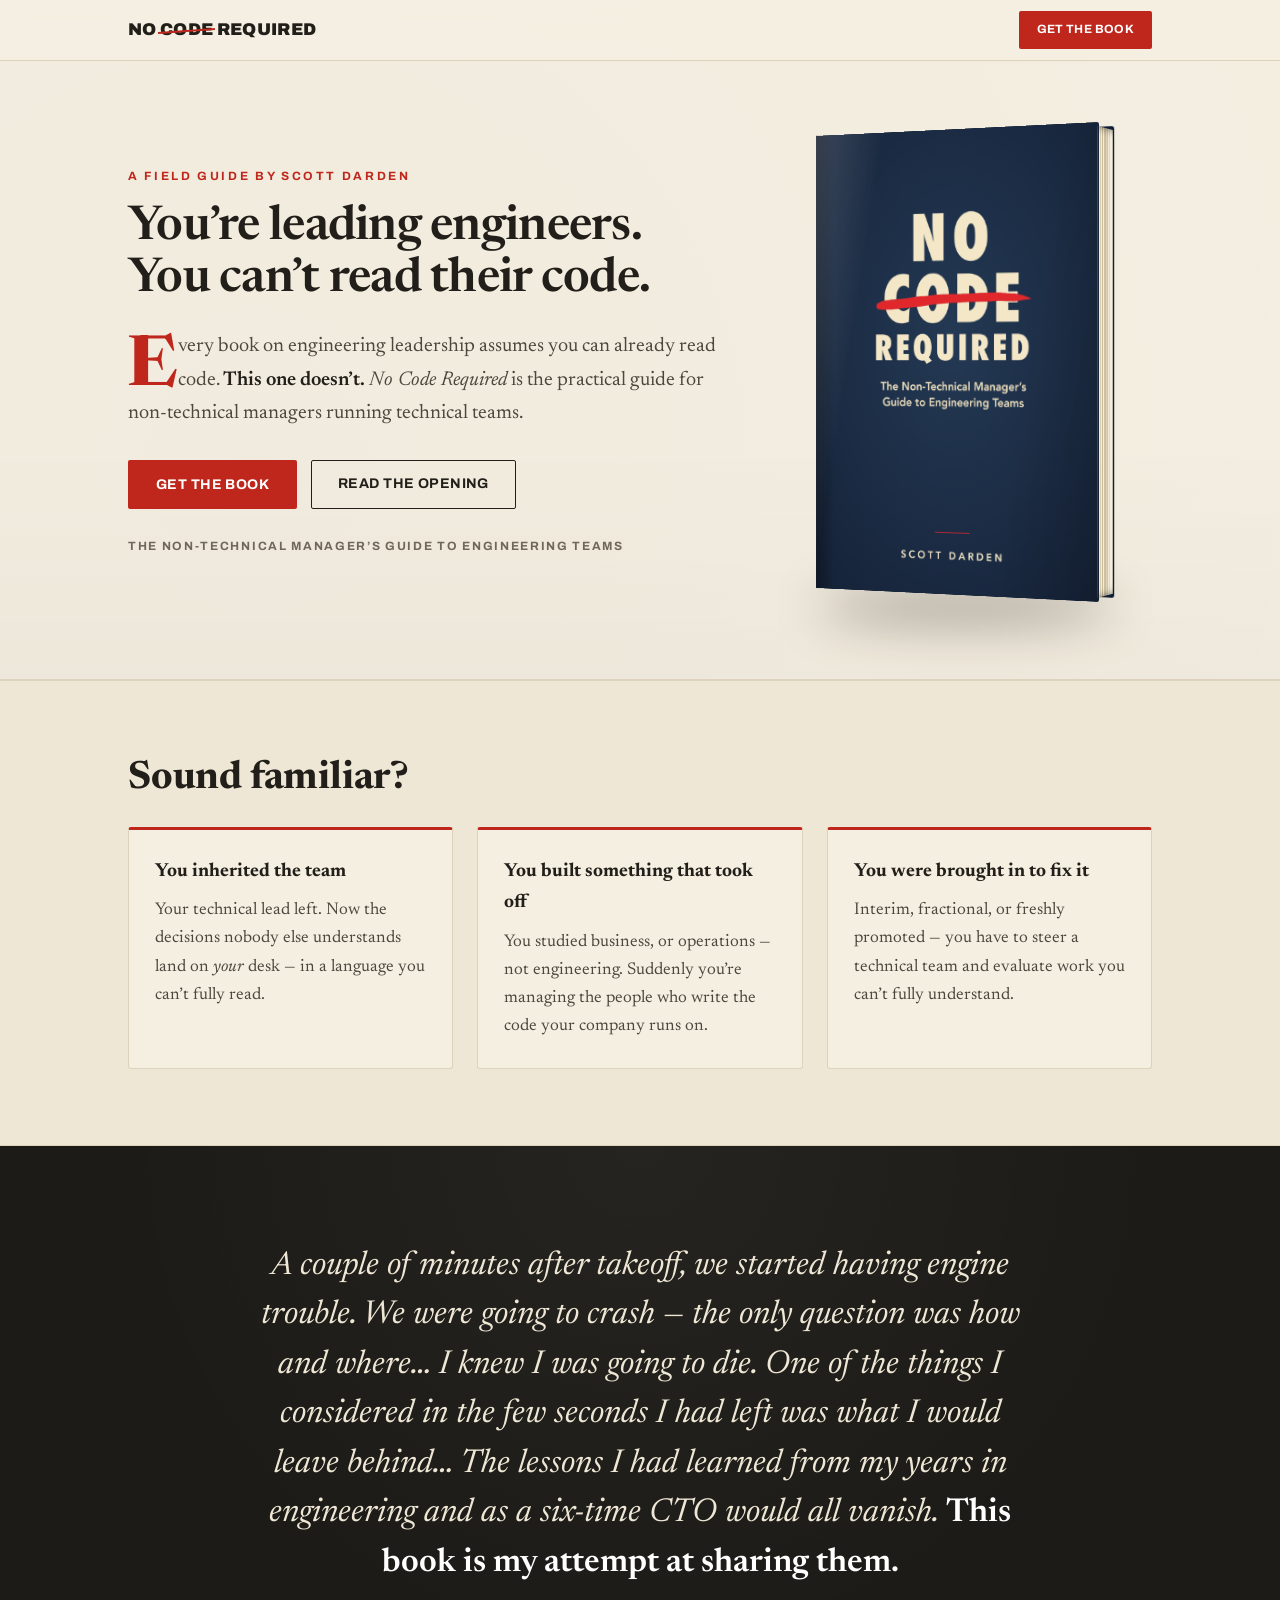
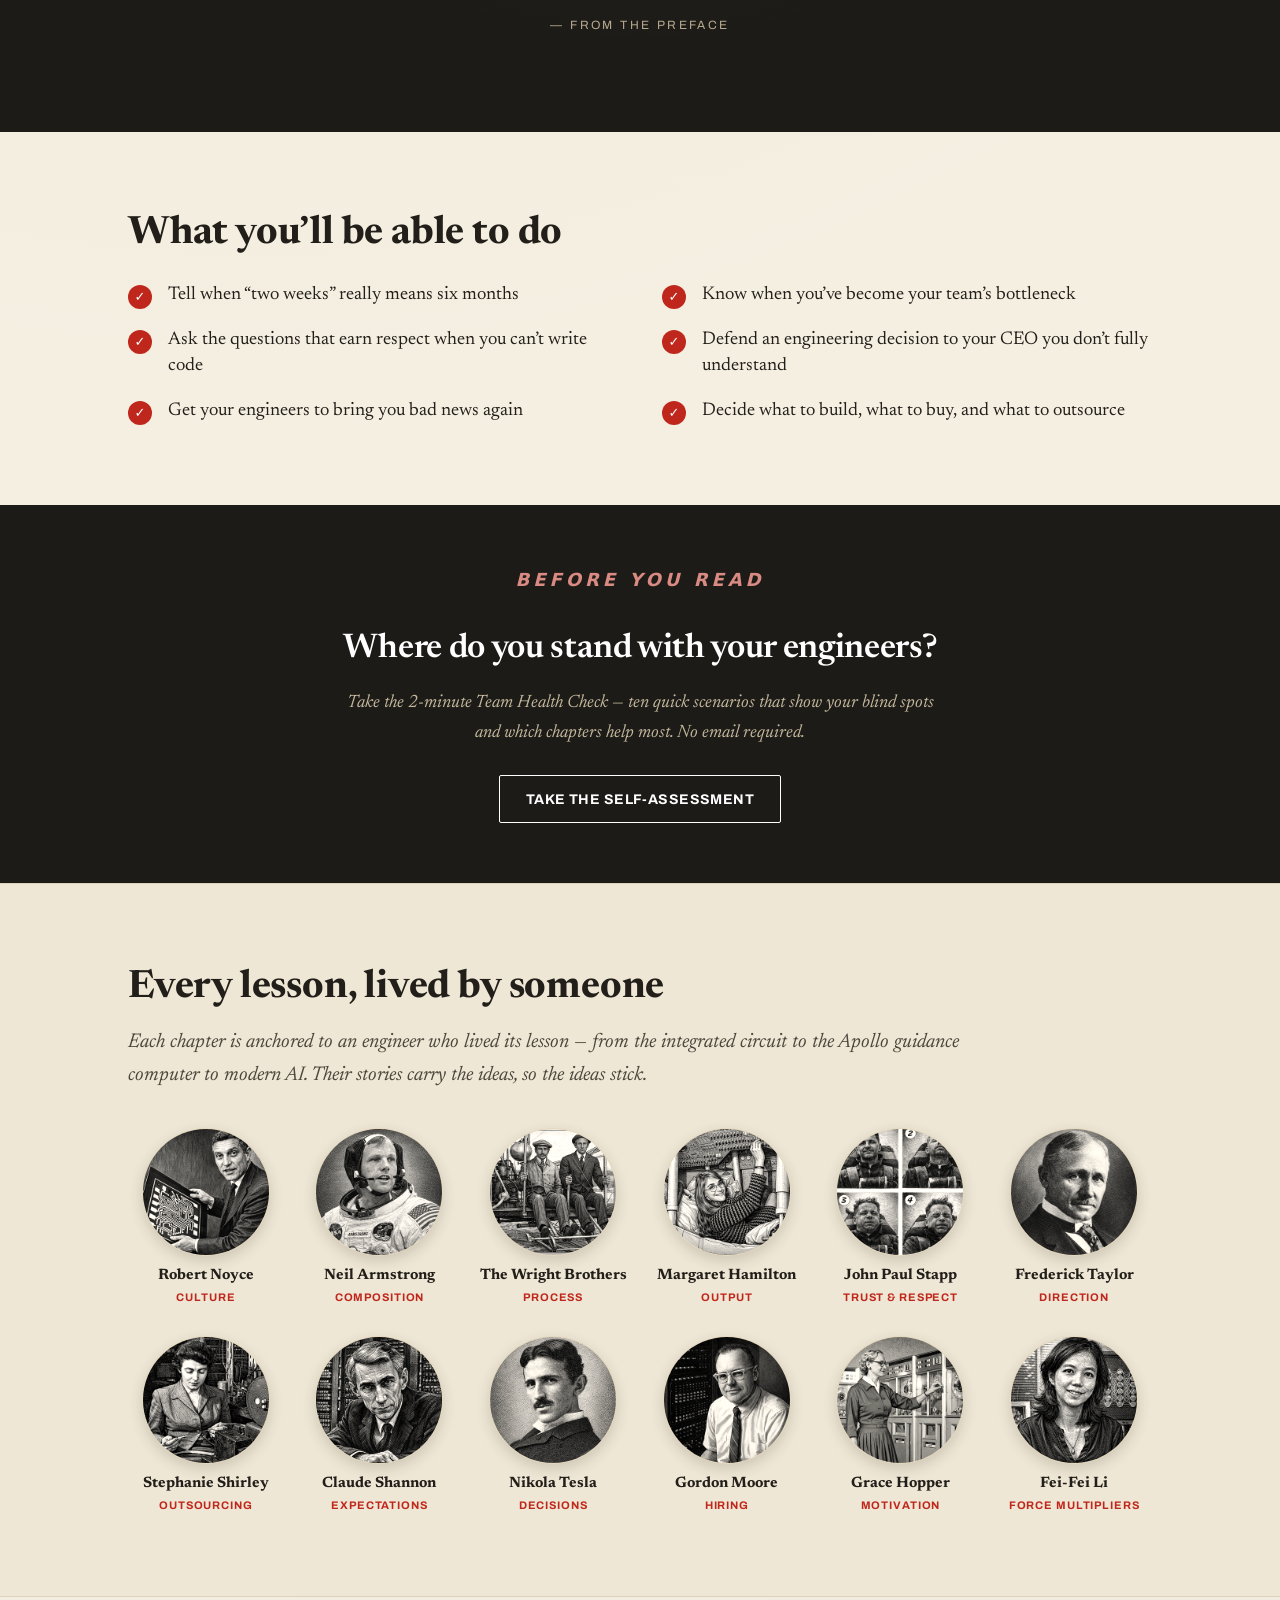
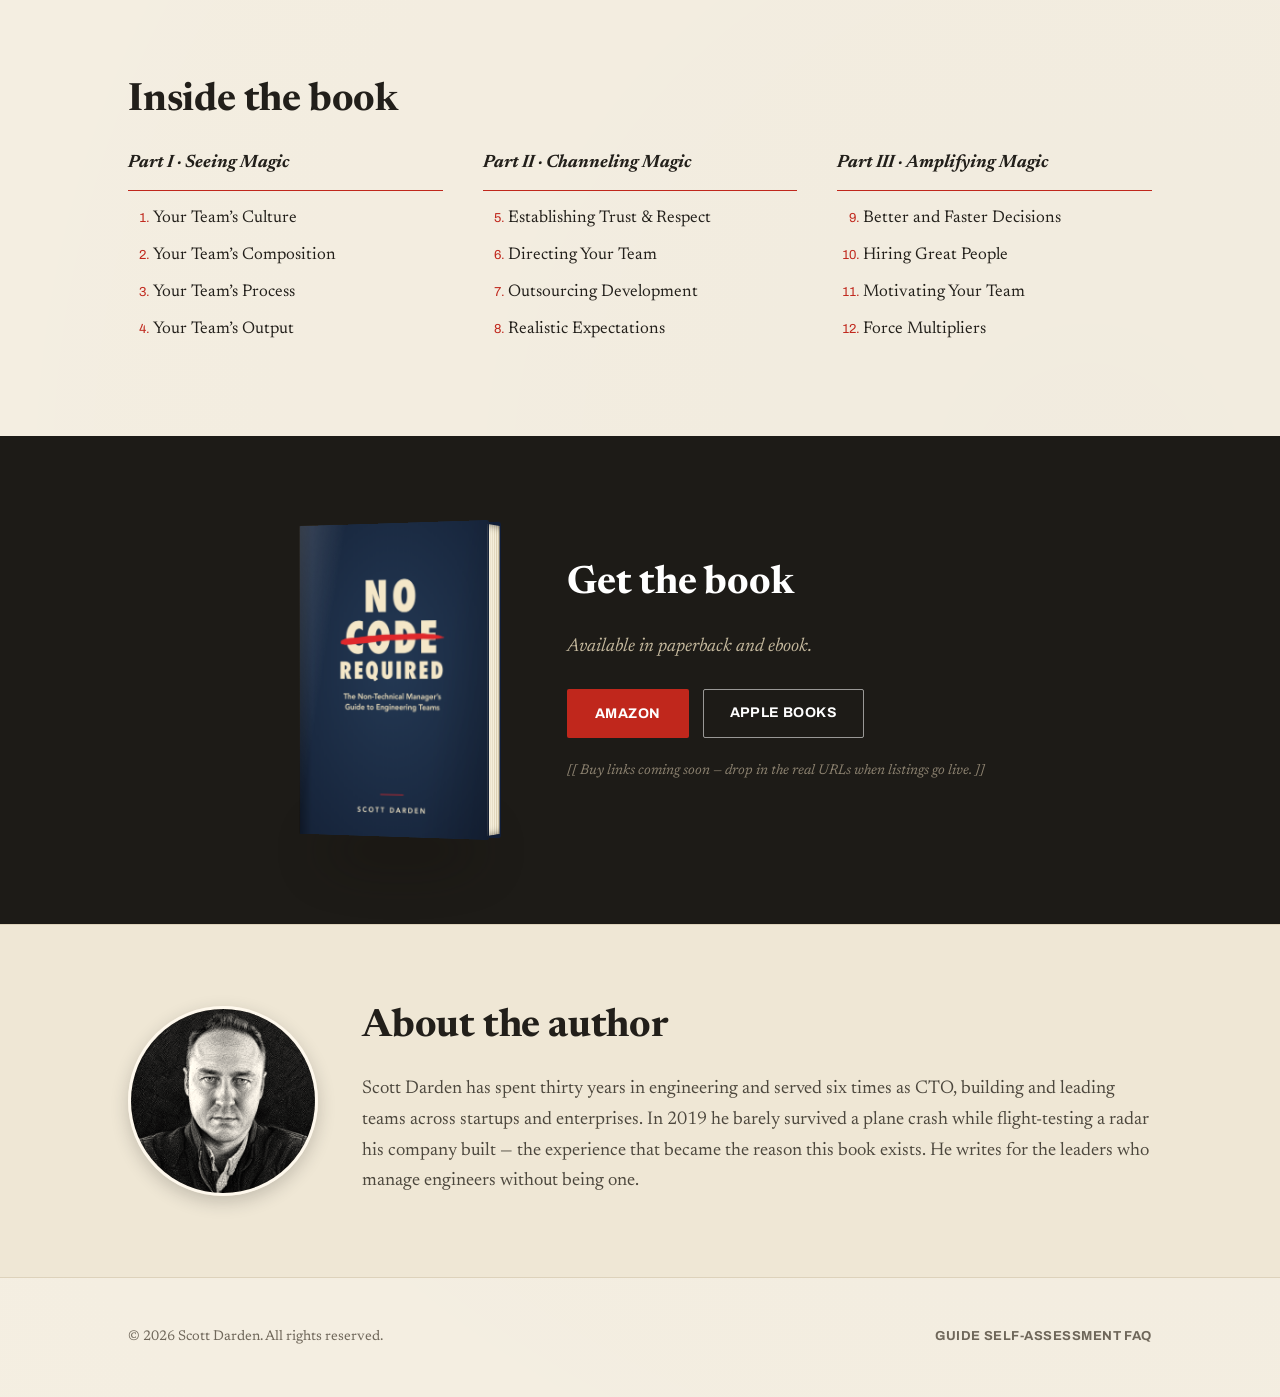
==== commit e8421c47: "Typography: use curly apostrophes and quotes site-wide The home, FAQ, and guide used straight apostr" ====
--- a/index.html
+++ b/index.html
@@ -3,11 +3,11 @@
 <head>
   <meta charset="utf-8">
   <meta name="viewport" content="width=device-width, initial-scale=1">
-  <title>No Code Required — The Non-Technical Manager's Guide to Engineering Teams</title>
-  <meta name="description" content="No Code Required is the field guide for non-technical leaders running technical teams. Earn your engineers' respect, make better technical decisions without pretending to be technical, and build a team that ships. By Scott Darden.">
+  <title>No Code Required — The Non-Technical Manager’s Guide to Engineering Teams</title>
+  <meta name="description" content="No Code Required is the field guide for non-technical leaders running technical teams. Earn your engineers’ respect, make better technical decisions without pretending to be technical, and build a team that ships. By Scott Darden.">
 
   <meta property="og:type" content="book">
-  <meta property="og:title" content="No Code Required — The Non-Technical Manager's Guide to Engineering Teams">
+  <meta property="og:title" content="No Code Required — The Non-Technical Manager’s Guide to Engineering Teams">
   <meta property="og:description" content="A practical guide for non-technical leaders running technical teams. By Scott Darden.">
   <meta property="og:image" content="https://nocoderequired.dev/assets/cover.png">
   <meta property="og:url" content="https://nocoderequired.dev/">
@@ -41,7 +41,7 @@
         "@type": "Book",
         "@id": "https://nocoderequired.dev/#book",
         "name": "No Code Required",
-        "alternateName": "No Code Required: The Non-Technical Manager's Guide to Engineering Teams",
+        "alternateName": "No Code Required: The Non-Technical Manager’s Guide to Engineering Teams",
         "url": "https://nocoderequired.dev/",
         "image": "https://nocoderequired.dev/assets/cover.png",
         "author": { "@id": "https://nocoderequired.dev/#scott" },
@@ -59,8 +59,8 @@
           "@type": "Audience",
           "audienceType": "Non-technical managers and executives leading software engineering teams"
         },
-        "abstract": "No Code Required is the field guide for non-technical managers running technical teams — how to earn engineers' respect and make sound technical decisions without being technical — by six-time CTO Scott Darden.",
-        "description": "No Code Required is the field guide for non-technical managers running technical teams — how to earn engineers' respect and make sound technical decisions without being technical — by six-time CTO Scott Darden. Drawing on thirty years in engineering and six stints as CTO, it shows non-technical leaders how to evaluate work they can't fully read, direct a team, decide what to build, buy, or outsource, hire well, and ship.",
+        "abstract": "No Code Required is the field guide for non-technical managers running technical teams — how to earn engineers’ respect and make sound technical decisions without being technical — by six-time CTO Scott Darden.",
+        "description": "No Code Required is the field guide for non-technical managers running technical teams — how to earn engineers’ respect and make sound technical decisions without being technical — by six-time CTO Scott Darden. Drawing on thirty years in engineering and six stints as CTO, it shows non-technical leaders how to evaluate work they can’t fully read, direct a team, decide what to build, buy, or outsource, hire well, and ship.",
         "workExample": [
           {
             "@type": "Book",
@@ -119,17 +119,17 @@
     <div class="wrap hero-grid">
       <div class="hero-copy">
         <p class="eyebrow">A field guide by Scott Darden</p>
-        <h1 class="hero-h1">You're leading engineers.<br class="hero-br">You can't read their code.</h1>
+        <h1 class="hero-h1">You’re leading engineers.<br class="hero-br">You can’t read their code.</h1>
         <p class="hero-sub">
           Every book on engineering leadership assumes you can already read code.
-          <strong>This one doesn't.</strong> <em>No Code Required</em> is the practical
+          <strong>This one doesn’t.</strong> <em>No Code Required</em> is the practical
           guide for non-technical managers running technical teams.
         </p>
         <div class="cta-row">
           <a class="btn btn-primary" href="#buy">Get the book</a>
           <a class="btn btn-ghost" href="#excerpt">Read the opening</a>
         </div>
-        <p class="hero-meta">The Non-Technical Manager's Guide to Engineering Teams</p>
+        <p class="hero-meta">The Non-Technical Manager’s Guide to Engineering Teams</p>
       </div>
       <div class="hero-cover">
         <div class="book-stage">
@@ -151,15 +151,15 @@
       <div class="persona-grid">
         <article class="persona">
           <span class="persona-tag">You inherited the team</span>
-          <p>Your technical lead left. Now the decisions nobody else understands land on <em>your</em> desk — in a language you can't fully read.</p>
+          <p>Your technical lead left. Now the decisions nobody else understands land on <em>your</em> desk — in a language you can’t fully read.</p>
         </article>
         <article class="persona">
           <span class="persona-tag">You built something that took off</span>
-          <p>You studied business, or operations — not engineering. Suddenly you're managing the people who write the code your company runs on.</p>
+          <p>You studied business, or operations — not engineering. Suddenly you’re managing the people who write the code your company runs on.</p>
         </article>
         <article class="persona">
           <span class="persona-tag">You were brought in to fix it</span>
-          <p>Interim, fractional, or freshly promoted — you have to steer a technical team and evaluate work you can't fully understand.</p>
+          <p>Interim, fractional, or freshly promoted — you have to steer a technical team and evaluate work you can’t fully understand.</p>
         </article>
       </div>
     </div>
@@ -180,15 +180,15 @@
     </div>
   </section>
 
-  <!-- WHAT YOU'LL LEARN -->
+  <!-- WHAT YOU’LL LEARN -->
   <section class="learn">
     <div class="wrap">
-      <h2 class="section-h2">What you'll be able to do</h2>
+      <h2 class="section-h2">What you’ll be able to do</h2>
       <ul class="learn-list">
         <li>Tell when &ldquo;two weeks&rdquo; really means six months</li>
-        <li>Know when you've become your team's bottleneck</li>
-        <li>Ask the questions that earn respect when you can't write code</li>
-        <li>Defend an engineering decision to your CEO you don't fully understand</li>
+        <li>Know when you’ve become your team’s bottleneck</li>
+        <li>Ask the questions that earn respect when you can’t write code</li>
+        <li>Defend an engineering decision to your CEO you don’t fully understand</li>
         <li>Get your engineers to bring you bad news again</li>
         <li>Decide what to build, what to buy, and what to outsource</li>
       </ul>
@@ -239,10 +239,10 @@
         <div class="toc-part">
           <h3>Part I &middot; Seeing Magic</h3>
           <ol>
-            <li>Your Team's Culture</li>
-            <li>Your Team's Composition</li>
-            <li>Your Team's Process</li>
-            <li>Your Team's Output</li>
+            <li>Your Team’s Culture</li>
+            <li>Your Team’s Composition</li>
+            <li>Your Team’s Process</li>
+            <li>Your Team’s Output</li>
           </ol>
         </div>
         <div class="toc-part">
--- a/styles.css
+++ b/styles.css
@@ -500,19 +500,21 @@
 
 /* printable one-pager */
 @media print {
+  @page { margin: 0.5in; }
   .topbar, .site-footer, .guide-actions, .guide-cta, .eyebrow { display: none !important; }
-  body { background: #fff; color: #000; font-size: 11pt; }
+  body { background: #fff; color: #000; font-size: 10pt; }
   .guide { padding: 0; }
   .guide-wrap { max-width: 100%; }
-  .guide-title { font-size: 20pt; margin: 0 0 6pt; }
-  .guide-lede { font-size: 10.5pt; color: #000; margin: 0 0 10pt; }
-  .guide-group { margin-top: 12pt; break-inside: avoid; }
-  .guide-group__head { color: #000; border-bottom: 1px solid #000; padding-bottom: 2pt; margin-bottom: 4pt; }
-  .guide-list { columns: 2; column-gap: 22pt; }
-  .guide-term { break-inside: avoid; padding: 6pt 0; border-top: none; }
-  .guide-term__name { font-size: 11.5pt; }
-  .guide-chip { color: #000; background: none; border: none; padding: 0; font-size: 8pt; }
-  .guide-term dd { color: #000; font-size: 9.5pt; line-height: 1.35; }
+  .guide-title { font-size: 17pt; margin: 0 0 4pt; }
+  .guide-lede { font-size: 9.5pt; color: #000; margin: 0 0 7pt; }
+  .guide-group { margin-top: 7pt; }
+  .guide-group__head { color: #000; border-bottom: 1px solid #000; padding-bottom: 2pt; margin-bottom: 3pt; break-after: avoid; }
+  .guide-list { columns: 2; column-gap: 20pt; }
+  .guide-term { break-inside: avoid; padding: 3pt 0; border-top: none; }
+  .guide-term dt { margin-bottom: 2pt; }
+  .guide-term__name { font-size: 10.5pt; }
+  .guide-chip { color: #000; background: none; border: none; padding: 0; font-size: 7.5pt; }
+  .guide-term dd { color: #000; font-size: 8.5pt; line-height: 1.28; }
 }
 
 /* ---------- Responsive ---------- */
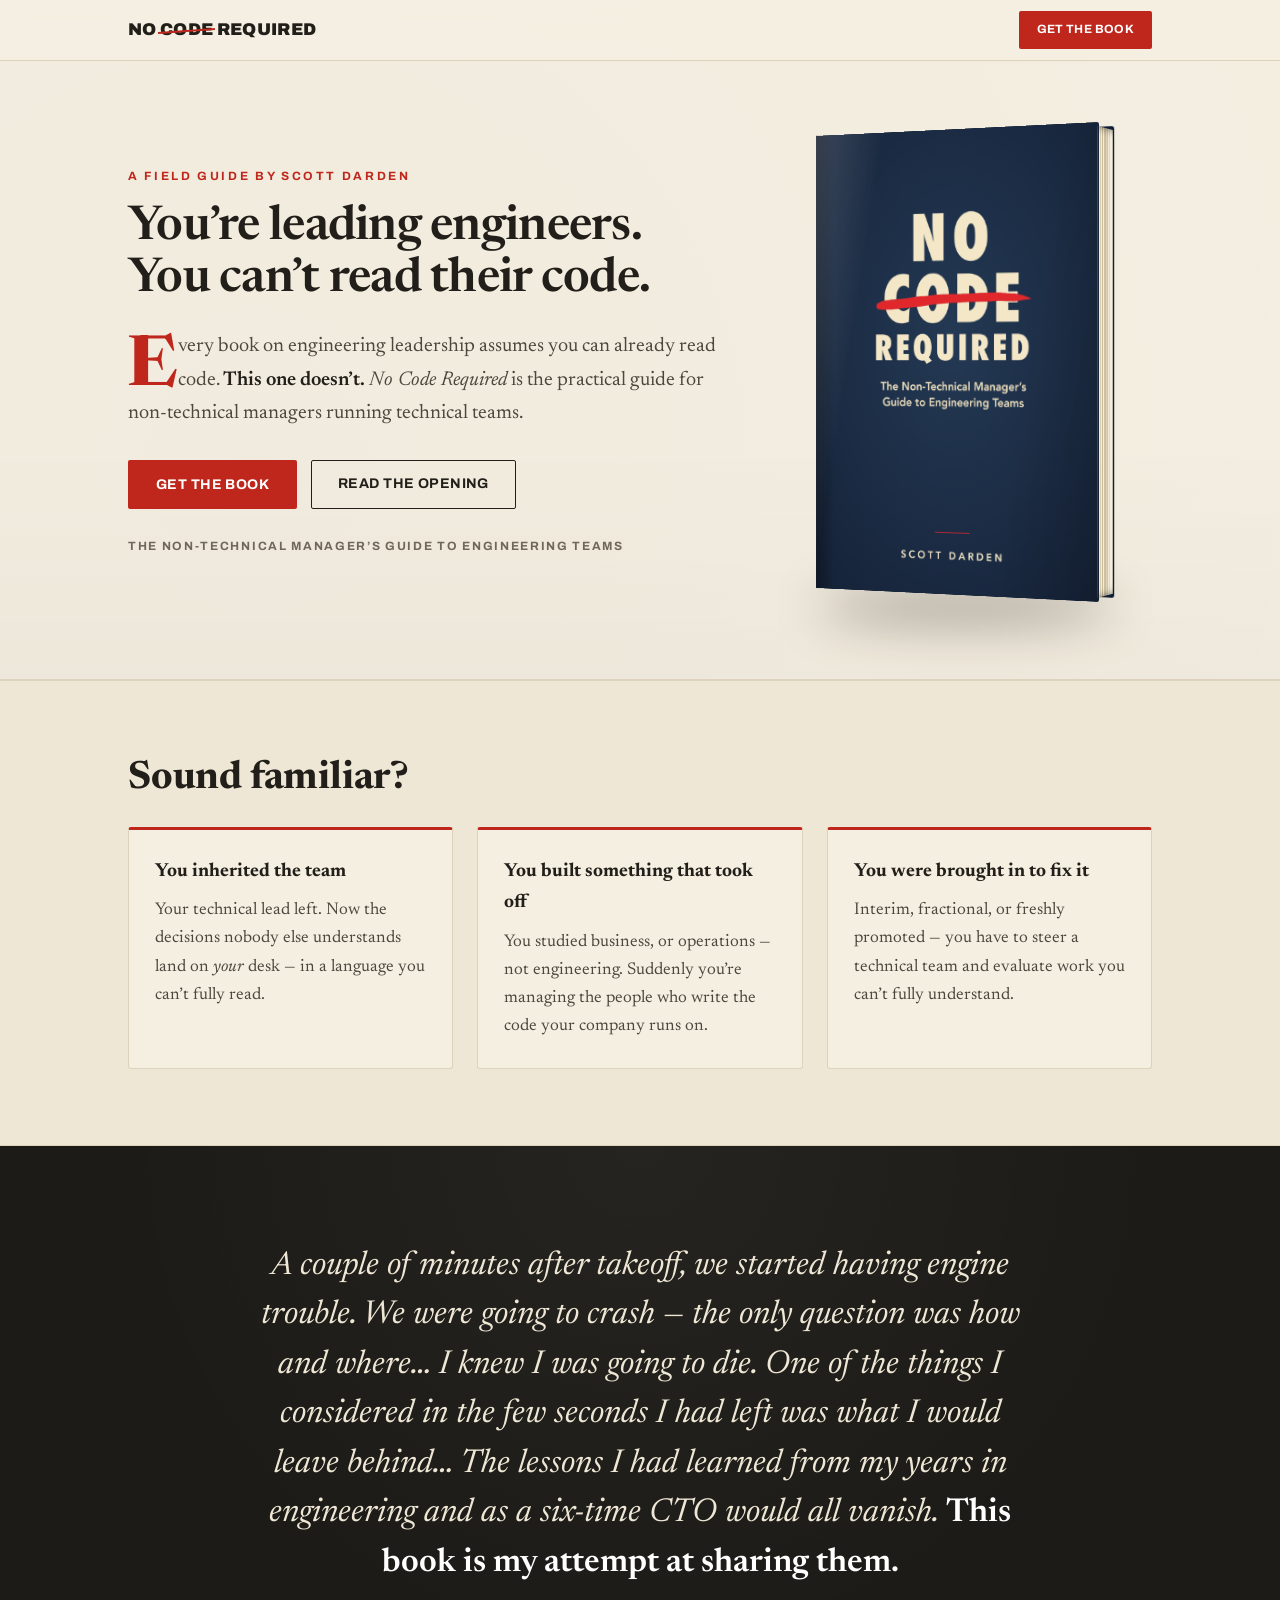
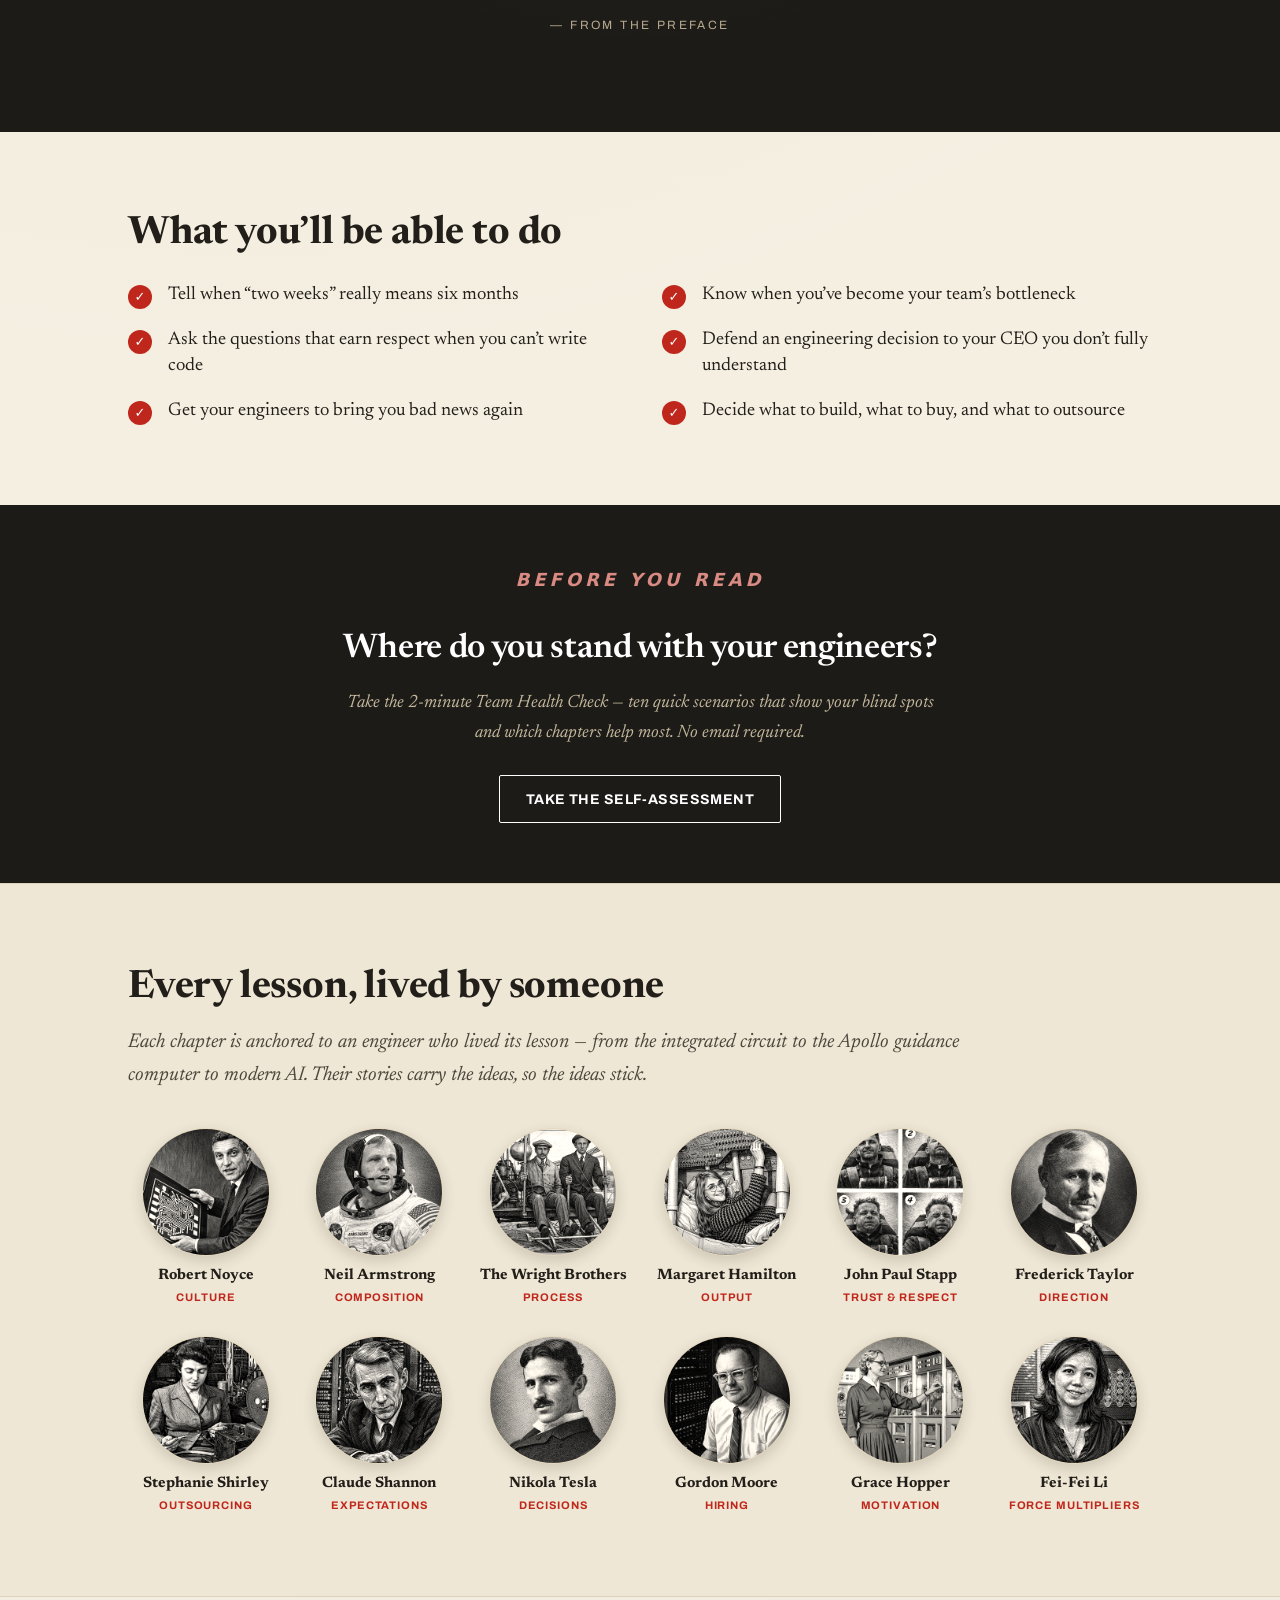
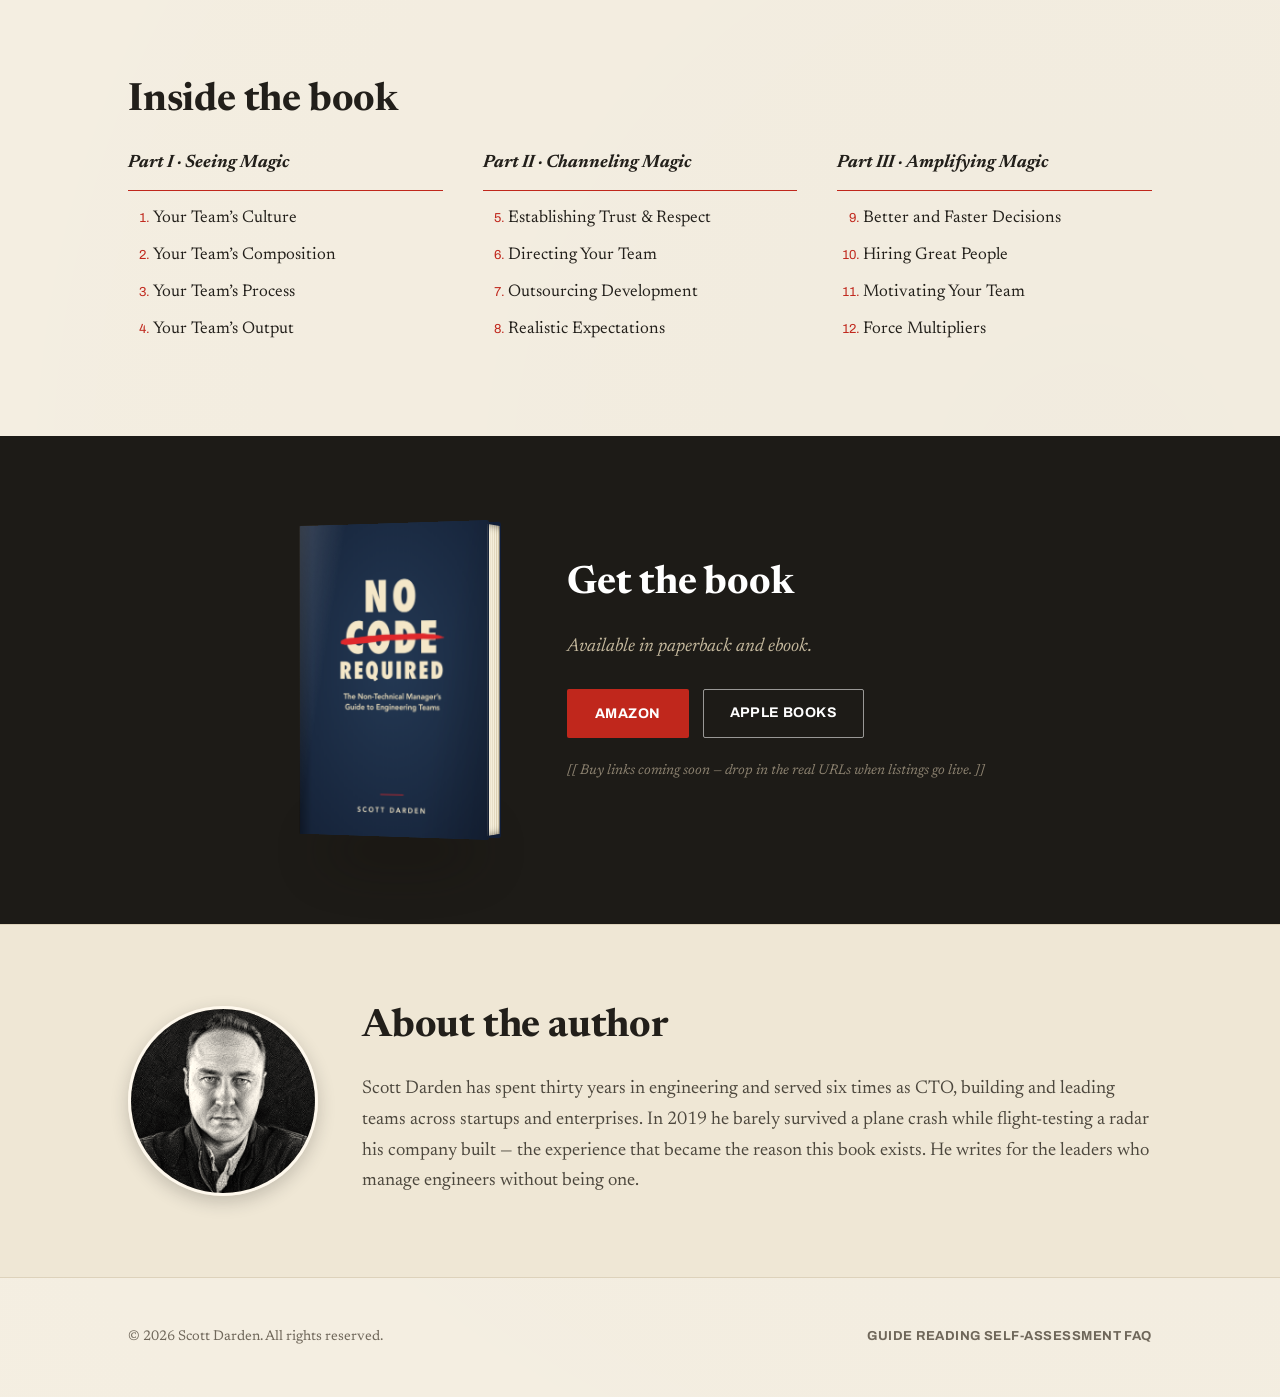
==== commit 324ab5d7: "Add Further Reading section (48 books, affiliate-ready) New /reading page: every book recommended in" ====
--- a/index.html
+++ b/index.html
@@ -310,7 +310,7 @@
   <footer class="site-footer">
     <div class="wrap footer-in">
       <p>&copy; 2026 Scott Darden. All rights reserved.</p>
-      <nav class="footer-nav"><a href="/guide">Guide</a> <a href="/quiz">Self-assessment</a> <a href="/faq">FAQ</a></nav>
+      <nav class="footer-nav"><a href="/guide">Guide</a> <a href="/reading">Reading</a> <a href="/quiz">Self-assessment</a> <a href="/faq">FAQ</a></nav>
     </div>
   </footer>
 
--- a/styles.css
+++ b/styles.css
@@ -517,6 +517,48 @@
   .guide-term dd { color: #000; font-size: 8.5pt; line-height: 1.28; }
 }
 
+/* ---------- Further Reading ---------- */
+.reading { padding: 56px 0 20px; }
+.reading-wrap { max-width: 760px; }
+.reading-head { margin-bottom: 10px; }
+.reading-title {
+  font-family: var(--serif); font-weight: 600;
+  font-size: clamp(30px, 4.4vw, 46px); letter-spacing: -0.01em; margin: 8px 0 16px;
+}
+.reading-lede { font-size: 19px; color: var(--ink-soft); margin: 0; }
+.reading-disclosure {
+  font-family: var(--sans); font-size: 13px; color: var(--gray); font-style: italic;
+  background: var(--paper-2); border-left: 3px solid var(--rule);
+  padding: 10px 14px; border-radius: 0 3px 3px 0; margin: 18px 0 0;
+}
+.reading-group { margin-top: 40px; }
+.reading-group__head {
+  font-family: var(--serif); font-weight: 700; font-size: 20px; margin: 0 0 6px;
+  padding-bottom: 10px; border-bottom: 2px solid var(--red);
+}
+.reading-group__head span { color: var(--gray); font-weight: 400; font-style: italic; }
+.reading-list { }
+.reading-book { padding: 17px 0; border-top: 1px solid var(--rule); }
+.reading-book:first-child { border-top: none; }
+.reading-book__title {
+  font-family: var(--serif); font-weight: 700; font-size: 18.5px; color: var(--ink); text-decoration: none;
+}
+.reading-book__title:hover { color: var(--red); text-decoration: underline; text-underline-offset: 3px; }
+.reading-book__by { font-family: var(--serif); font-style: italic; font-size: 16px; color: var(--gray); }
+.reading-book__by::before { content: " — "; font-style: normal; }
+.reading-book__desc { margin: 5px 0 0; font-size: 15.5px; color: var(--ink-soft); line-height: 1.5; }
+.reading-book__label {
+  display: block; font-family: var(--sans); font-size: 11px; font-weight: 700;
+  letter-spacing: .08em; text-transform: uppercase; color: var(--red); margin-bottom: 3px;
+}
+.reading-book--bio { border-top: 1px solid var(--rule); }
+
+.reading-cta { background: var(--paper-dark); color: #efe7d5; padding: 54px 0; text-align: center; margin-top: 40px; }
+.reading-cta__lead { font-family: var(--serif); font-size: 22px; color: #fff; margin: 0 0 22px; }
+.reading-cta .cta-row { justify-content: center; }
+.reading-cta .btn-ghost { color: #fff; border-color: rgba(255,255,255,.55); }
+.reading-cta .btn-ghost:hover { background: #fff; color: var(--ink); border-color: #fff; }
+
 /* ---------- Responsive ---------- */
 @media (max-width: 900px) {
   .eng-grid { grid-template-columns: repeat(4, 1fr); }
